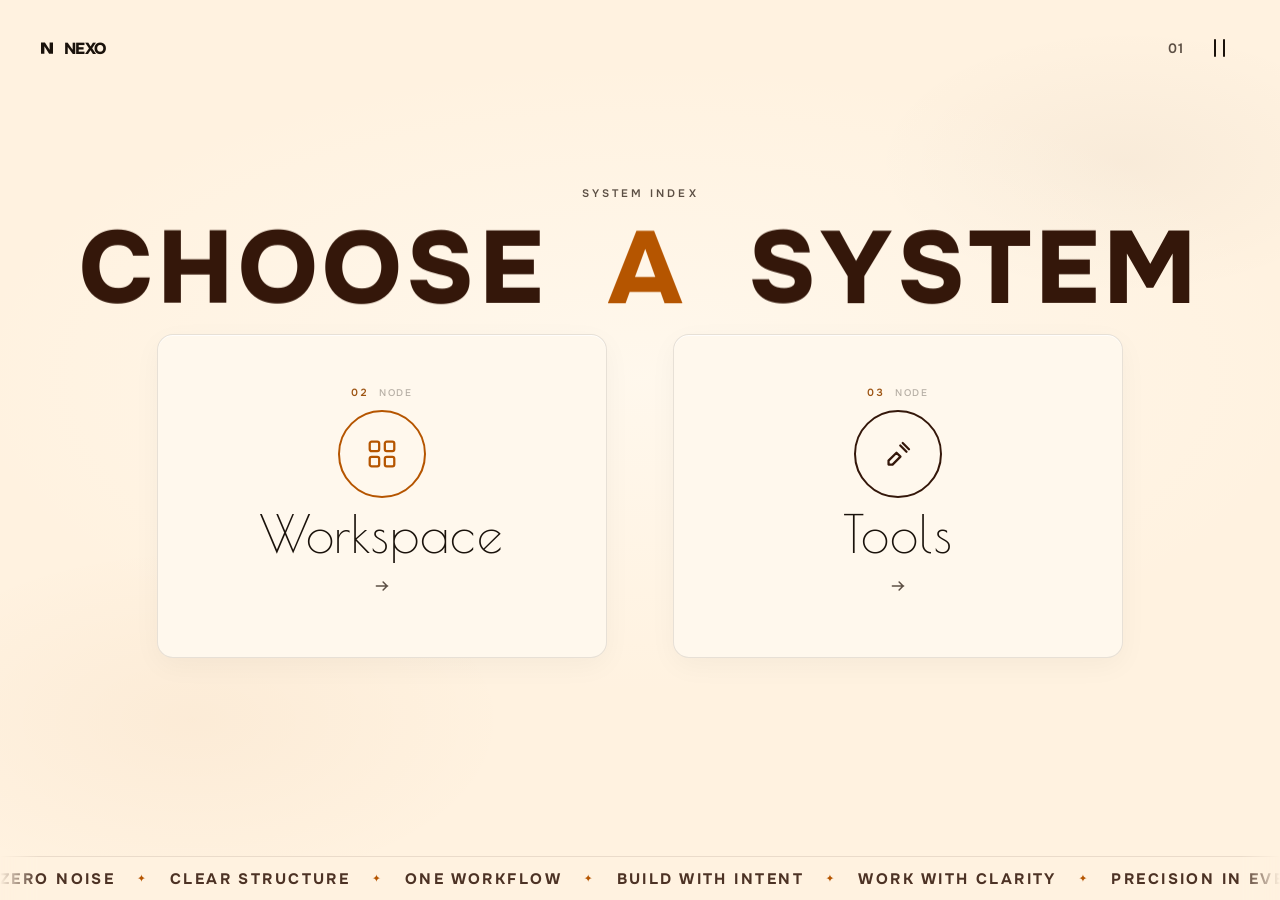
==== nexo-hero/nexo.html @ d5f2a780 "Add files via upload" ====
<!DOCTYPE html>
<html lang="en">
<head>
  <meta charset="UTF-8" />
  <meta name="viewport" content="width=device-width, initial-scale=1" />
  <title>NEXO — Choose a system</title>
  <meta name="description" content="NEXO workspace and tools in one place. Choose Workspace or Tools to continue — built for focused work." />
  <meta name="theme-color" content="#FFF2E0" />
  <link rel="icon" href="favicon.svg" type="image/svg+xml" />
  <link rel="apple-touch-icon" href="og.png" />
  <meta property="og:type" content="website" />
  <meta property="og:title" content="NEXO — Choose a system" />
  <meta property="og:description" content="Pick Workspace or Tools to continue. One calm system for projects and controls." />
  <meta property="og:image" content="og.png" />
  <meta property="og:image:width" content="1200" />
  <meta property="og:image:height" content="630" />
  <meta name="twitter:card" content="summary_large_image" />
  <meta name="twitter:title" content="NEXO — Choose a system" />
  <meta name="twitter:description" content="Pick Workspace or Tools to continue. One calm system for projects and controls." />
  <meta name="twitter:image" content="og.png" />
  <link rel="preconnect" href="https://fonts.googleapis.com" />
  <link rel="preconnect" href="https://fonts.gstatic.com" crossorigin />
  <link href="https://fonts.googleapis.com/css2?family=Inter:wght@500;600;700&family=Onest:wght@500;700;800&family=Poiret+One&display=swap" rel="stylesheet" />
  <link rel="stylesheet" href="nexo-menu/menu.css" />
  <link rel="stylesheet" href="nexo-wipe/wipe.css" />
  <link rel="stylesheet" href="nexo-login/login.css" />
  <link rel="stylesheet" href="style.css" />
  <link rel="stylesheet" href="nexo-workspace/workspace.css" />
  <link rel="stylesheet" href="nexo-tools/tools.css" />
  <link rel="stylesheet" href="vendor/lenis.css" />
  <link rel="stylesheet" href="nexo-scroll.css" />
  <script>
    /* Early session restore flag — runs before first paint to avoid hero flash */
    (function () {
      try {
        var s = sessionStorage.getItem("nexo_active_system");
        if (s === "workspace" || s === "tools") {
          document.documentElement.classList.add("nexo-will-restore");
        }
      } catch (e) {}
    })();
  </script>
  <style>
    /* Hold a neutral cream screen while session restores — no hero flash */
    html.nexo-will-restore body.is-booting .nav,
    html.nexo-will-restore body.is-booting .hero__eyebrow,
    html.nexo-will-restore body.is-booting .hero__title,
    html.nexo-will-restore body.is-booting .chooser-cards,
    html.nexo-will-restore body.is-booting .page-marquee,
    html.nexo-will-restore body.is-booting .hero,
    html.nexo-will-restore body.is-booting .motion-lines {
      opacity: 0 !important;
      visibility: hidden !important;
      pointer-events: none !important;
    }
    html.nexo-will-restore body {
      background: #FFF2E0 !important;
    }
    /* Smooth fade-in once the module view is shown */
    html.nexo-will-restore .module-view.is-on {
      animation: nexoRestoreIn 0.28s ease-out both;
    }
    @keyframes nexoRestoreIn {
      from { opacity: 0; }
      to { opacity: 1; }
    }
  </style>
  <noscript>
    <style>
      /* If JS never runs, don't leave the hero permanently hidden — reveal it statically. */
      body.is-booting .nav,
      body.is-booting .hero__eyebrow,
      body.is-booting .hero__title,
      body.is-booting .chooser-cards,
      body.is-booting .page-marquee {
        opacity: 1 !important;
        pointer-events: auto !important;
      }
      body { overflow: auto !important; }
      html.nexo-will-restore body.is-booting .nav,
      html.nexo-will-restore body.is-booting .hero__eyebrow,
      html.nexo-will-restore body.is-booting .hero__title,
      html.nexo-will-restore body.is-booting .chooser-cards,
      html.nexo-will-restore body.is-booting .page-marquee {
        opacity: 1 !important;
        visibility: visible !important;
        pointer-events: auto !important;
      }
    </style>
  </noscript>
</head>
<body class="is-booting">
  <noscript>
    <p class="nexo-noscript">NEXO needs JavaScript to open Workspace and Tools. Enable JavaScript, then reload.</p>
  </noscript>

  <div id="nexoLive" class="sr-only" aria-live="polite" aria-atomic="true"></div>
  <div id="nexoToast" class="nexo-toast" role="status" aria-live="off" aria-atomic="true" hidden>
    <span id="nexoToastIcon" class="nexo-toast__icon" aria-hidden="true"></span>
    <span id="nexoToastText"></span>
    <button id="nexoToastAction" class="nexo-toast__action" type="button" hidden></button>
  </div>
  <div class="motion-lines" aria-hidden="true">
    <span></span><span></span><span></span><span></span>
  </div>

  <div id="nexoWipe" class="nexo-wipe" aria-hidden="true">
    <div class="pt__panel pt__panel--primary" id="nexoWipePrimary">
      <svg class="pt__cap pt__cap--top" viewBox="0 0 100 12" preserveAspectRatio="none" aria-hidden="true">
        <path d="M 0 12 C 30 0 70 0 100 12 Z"></path>
      </svg>
      <svg class="pt__cap pt__cap--bottom" viewBox="0 0 100 12" preserveAspectRatio="none" aria-hidden="true">
        <path d="M 0 0 C 30 12 70 12 100 0 Z"></path>
      </svg>
    </div>
    <div class="pt__panel pt__panel--ink" id="nexoWipeInk">
      <svg class="pt__cap pt__cap--top" viewBox="0 0 100 12" preserveAspectRatio="none" aria-hidden="true">
        <path d="M 0 12 C 30 0 70 0 100 12 Z"></path>
      </svg>
      <svg class="pt__cap pt__cap--bottom" viewBox="0 0 100 12" preserveAspectRatio="none" aria-hidden="true">
        <path d="M 0 0 C 30 12 70 12 100 0 Z"></path>
      </svg>
      <p class="pt__label" id="nexoWipeLabel">Home</p>
    </div>
  </div>


  <nav class="nav" aria-label="Primary">
    <a class="nav__logo interactive" href="#home" aria-label="NEXO home">
      <svg class="nav__mark" viewBox="0 0 24 24" aria-hidden="true">
        <path d="M4 4.5h5.2L15.5 14.2V4.5H20v15h-5.2L8.5 9.8V19.5H4V4.5Z" fill="currentColor"/>
      </svg>
      <span>NEXO</span>
    </a>
    <div class="nav__right">
      <span class="nav__num" aria-hidden="true">01</span>
      <button type="button" class="nav__menu interactive" id="menuBtn" aria-expanded="false" aria-controls="sideMenu" aria-label="Open menu">
        <span class="nav__menu-icon" aria-hidden="true">
          <span class="nav__menu-line nav__menu-line--1"></span>
          <span class="nav__menu-line nav__menu-line--2"></span>
        </span>
      </button>
    </div>
  </nav>

  <div class="menu-overlay" id="menuOverlay" aria-hidden="true">
    <div class="menu-scrim"></div>
  </div>
  <aside class="side-menu" id="sideMenu" role="dialog" aria-modal="true" aria-label="Site menu" aria-hidden="true">
    <div class="side-menu__orange" aria-hidden="true">
      <svg class="side-menu__orange-cap" viewBox="0 0 20 100" preserveAspectRatio="none">
        <path d="M 16 0 C 6 22, 2 48, 6 72 C 9 88, 13 96, 16 100 L 20 100 L 20 0 Z"></path>
      </svg>
      <div class="side-menu__orange-body"></div>
    </div>
    <div class="side-menu__brown">
      <svg class="side-menu__brown-cap" viewBox="0 0 20 100" preserveAspectRatio="none" aria-hidden="true">
        <path d="M 15.2 0 C 5.5 22, 1.8 48, 5.5 72 C 8.5 88, 12.5 96, 15.2 100 L 20 100 L 20 0 Z"></path>
      </svg>
      <div class="side-menu__sheet">
        <div class="side-menu__inner">
          <div class="side-menu__top">
            <span class="side-menu__label">Menu</span>
          </div>
          <ul class="side-menu__nav">
            <li><a href="#home" class="is-active interactive"><span class="side-menu__num">01</span> Home</a></li>
            <li><a href="#workspace" class="interactive"><span class="side-menu__num">02</span> Workspace</a></li>
            <li><a href="#tools" class="interactive"><span class="side-menu__num">03</span> Tools</a></li>
          </ul>
        </div>
      </div>
    </div>
  </aside>

  <main class="hero" id="home">
    <p class="hero__eyebrow" data-reveal>System index</p>
    <h1 class="hero__title" aria-label="CHOOSE A SYSTEM">
      <span class="hero__word" data-split>CHOOSE</span>
      <span class="hero__word accent" data-split>A</span>
      <span class="hero__word" data-split>SYSTEM</span>
    </h1>
    <div class="chooser-cards">
      <a href="#workspace" class="chooser-card workspace" data-system="workspace" aria-label="Continue to Workspace — sign in required" title="Sign in to open Workspace">
        <div class="chooser-card-border" aria-hidden="true"></div>
        <div class="overlay" aria-hidden="true"></div>
        <div class="chooser-card-meta">
          <span class="chooser-card-index">02</span>
          <span class="chooser-card-node">NODE</span>
        </div>
        <div class="circle" aria-hidden="true">
          <span class="icon">
            <svg viewBox="0 0 18 18" fill="none">
              <rect x="2.5" y="2.5" width="5" height="5" rx="1" stroke="currentColor" stroke-width="1.2"/>
              <rect x="10.5" y="2.5" width="5" height="5" rx="1" stroke="currentColor" stroke-width="1.2"/>
              <rect x="2.5" y="10.5" width="5" height="5" rx="1" stroke="currentColor" stroke-width="1.2"/>
              <rect x="10.5" y="10.5" width="5" height="5" rx="1" stroke="currentColor" stroke-width="1.2"/>
            </svg>
          </span>
        </div>
        <h3>Workspace</h3>
        <span class="card-arrow" aria-hidden="true">
          <svg viewBox="0 0 16 16" fill="none">
            <path d="M3 8h10M9 4.5L12.5 8 9 11.5" stroke="currentColor" stroke-width="1.35" stroke-linecap="round" stroke-linejoin="round"/>
          </svg>
        </span>
        <span class="chooser-card-foot">Continue to Workspace</span>
      </a>

      <a href="#tools" class="chooser-card tools" data-system="tools" aria-label="Continue to Tools — sign in required" title="Sign in to open Tools">
        <div class="chooser-card-border" aria-hidden="true"></div>
        <div class="overlay" aria-hidden="true"></div>
        <div class="chooser-card-meta">
          <span class="chooser-card-index">03</span>
          <span class="chooser-card-node">NODE</span>
        </div>
        <div class="circle" aria-hidden="true">
          <span class="icon">
            <svg viewBox="0 0 18 18" fill="none">
              <path d="M11.5 3.2l3.3 3.3M10.2 4.5l3.3 3.3M4 12.5l4.2-4.2 2.1 2.1L6.1 14.6H4v-2.1z" stroke="currentColor" stroke-width="1.2" stroke-linecap="round" stroke-linejoin="round"/>
            </svg>
          </span>
        </div>
        <h3>Tools</h3>
        <span class="card-arrow" aria-hidden="true">
          <svg viewBox="0 0 16 16" fill="none">
            <path d="M3 8h10M9 4.5L12.5 8 9 11.5" stroke="currentColor" stroke-width="1.35" stroke-linecap="round" stroke-linejoin="round"/>
          </svg>
        </span>
        <span class="chooser-card-foot">Continue to Tools</span>
      </a>
    </div>
  </main>

  <div class="ws-login" id="wsLogin" aria-hidden="true">
    <div class="ws-login__split">
      <div class="ws-login__brand" id="wsLoginBrand" aria-hidden="true">
        <div class="ws-login__guides" id="wsLoginGuides">
          <span class="ws-login__guide ws-login__guide--h1"></span>
          <span class="ws-login__guide ws-login__guide--h2"></span>
          <span class="ws-login__guide ws-login__guide--d1"></span>
          <span class="ws-login__guide ws-login__guide--d2"></span>
        </div>
        <div class="ws-login__w-stage" id="wsWStage">
          <span class="ws-login__origin"></span>
          <svg class="ws-login__w-svg" id="wsMarkW" data-mark="w" viewBox="0 0 200 180" fill="none" xmlns="http://www.w3.org/2000/svg" aria-hidden="true">
            <path class="ws-login__w-ghost" d="M18 28 L50 28 L76 130 L100 58 L124 130 L150 28 L182 28 L142 152 L112 152 L100 108 L88 152 L58 152 Z"/>
            <path class="ws-login__w-stroke ws-login__w-stroke--1" d="M18 28 L50 28 L76 130"/>
            <path class="ws-login__w-stroke ws-login__w-stroke--2" d="M76 130 L100 58"/>
            <path class="ws-login__w-stroke ws-login__w-stroke--3" d="M100 58 L124 130"/>
            <path class="ws-login__w-stroke ws-login__w-stroke--4" d="M124 130 L150 28 L182 28"/>
            <path class="ws-login__w-stroke ws-login__w-stroke--5" d="M58 152 L88 152 L100 108 L112 152 L142 152"/>
            <path class="ws-login__w-fill" d="M18 28 L50 28 L76 130 L100 58 L124 130 L150 28 L182 28 L142 152 L112 152 L100 108 L88 152 L58 152 Z"/>
          </svg>
          <svg class="ws-login__w-svg" id="wsMarkT" data-mark="t" viewBox="0 0 200 180" fill="none" xmlns="http://www.w3.org/2000/svg" aria-hidden="true" hidden>
            <path class="ws-login__w-ghost" d="M28 28 L172 28 L172 55 L118 55 L118 152 L82 152 L82 55 L28 55 Z"/>
            <path class="ws-login__w-stroke ws-login__w-stroke--1" d="M28 42 L100 42"/>
            <path class="ws-login__w-stroke ws-login__w-stroke--2" d="M100 42 L172 42"/>
            <path class="ws-login__w-stroke ws-login__w-stroke--3" d="M100 42 L100 152"/>
            <path class="ws-login__w-stroke ws-login__w-stroke--4" d="M100 100 L100 152"/>
            <path class="ws-login__w-stroke ws-login__w-stroke--5" d="M82 152 L118 152"/>
            <path class="ws-login__w-fill" d="M28 28 L172 28 L172 55 L118 55 L118 152 L82 152 L82 55 L28 55 Z"/>
          </svg>
        </div>
        <span class="ws-login__meta-l" id="wsLoginMetaL">NEXO / SYSTEM 02</span>
      </div>
      <div class="ws-login__divider" aria-hidden="true">
        <svg viewBox="0 0 56 1000" preserveAspectRatio="none" xmlns="http://www.w3.org/2000/svg">
          <path d="M30 0 C 22 140, 40 280, 26 420 C 14 560, 42 700, 28 820 C 18 910, 34 960, 30 1000 L 56 1000 L 56 0 Z"/>
        </svg>
      </div>
      <div class="ws-login__panel" role="dialog" aria-modal="true" aria-labelledby="wsLoginTitle">
        <div class="ws-login__panel-inner">
          <button type="button" class="ws-login__back interactive" id="wsLoginBack" aria-label="Back to system selection">
            <span class="ws-login__back-icon" aria-hidden="true">
              <svg viewBox="0 0 24 24" fill="none" stroke="currentColor" stroke-width="1.7" stroke-linecap="round" stroke-linejoin="round">
                <path d="M19 12H5"/><path d="M12 19l-7-7 7-7"/>
              </svg>
            </span>
            <span>Back to systems</span>
          </button>
          <h2 class="ws-login__title" id="wsLoginTitle"><span>Sign in to</span><span id="wsLoginTitleTarget">Workspace</span></h2>
          <p class="ws-login__subtitle" id="wsLoginSubtitle">Use your NEXO credentials to enter this system.</p>
          <p class="ws-login__hint" id="wsLoginHint">Demo access · <strong>admin</strong> / <strong>admin</strong></p>
          <p class="ws-login__error" id="wsLoginError" role="alert" aria-live="assertive"></p>
          <form class="ws-login__form" id="wsLoginForm" action="#" method="post" autocomplete="on" novalidate>
            <div class="ws-login__field">
              <label for="wsUser">Username</label>
              <div class="ws-login__input" id="wsUserWrap">
                <svg class="ws-login__input-icon" viewBox="0 0 24 24" fill="none" stroke="currentColor" stroke-width="1.55" stroke-linecap="round" stroke-linejoin="round" aria-hidden="true">
                  <circle cx="12" cy="8" r="3.25"/>
                  <path d="M5.5 19.5c.9-3.2 3.3-5 6.5-5s5.6 1.8 6.5 5"/>
                </svg>
                <input id="wsUser" name="username" type="text" placeholder="Your username" autocomplete="username" autocapitalize="none" autocorrect="off" spellcheck="false" maxlength="100" required aria-describedby="wsLoginError" />
              </div>
            </div>
            <div class="ws-login__field">
              <label for="wsPass">Password</label>
              <div class="ws-login__input pw-wrap" id="wsPassWrap">
                <svg class="ws-login__input-icon" viewBox="0 0 24 24" fill="none" stroke="currentColor" stroke-width="1.55" stroke-linecap="round" stroke-linejoin="round" aria-hidden="true">
                  <rect x="4" y="10" width="16" height="10" rx="1.5"/>
                  <path d="M8 10V7a4 4 0 0 1 8 0v3"/>
                </svg>
                <input id="wsPass" name="password" type="password" placeholder="Enter your password" autocomplete="current-password" required aria-describedby="wsLoginError" />
                <button type="button" class="ws-login__eye interactive" id="wsPassToggle" aria-label="Show password" aria-pressed="false">
                  <svg viewBox="0 0 24 24" fill="none" stroke="currentColor" stroke-width="1.55" stroke-linecap="round" stroke-linejoin="round" aria-hidden="true">
                    <path d="M1 12s4-7 11-7 11 7 11 7-4 7-11 7-11-7-11-7z"/>
                    <circle cx="12" cy="12" r="3"/>
                  </svg>
                </button>
              </div>
              <div class="ws-login__field-row">
                <button type="button" class="ws-login__forgot interactive" id="wsForgot">Forgot password?</button>
              </div>
            </div>
            <button type="submit" class="ws-login__submit interactive" id="wsLoginSubmit">
              <span class="ws-login__submit-label" id="wsLoginSubmitLabel">Sign in to Workspace</span>
              <span class="ws-login__submit-arrow" aria-hidden="true">
                <svg viewBox="0 0 16 16" fill="none" stroke="currentColor" stroke-width="1.55" stroke-linecap="round" stroke-linejoin="round">
                  <path d="M3 8h10"/><path d="M9 4.5L12.5 8 9 11.5"/>
                </svg>
              </span>
              <span class="ws-login__submit-shine" aria-hidden="true"></span>
            </button>
          </form>
        </div>
        <span class="ws-login__meta-r">SECURE ACCESS · 2026</span>
      </div>
    </div>
  </div>
  <div class="carrot-rain" id="carrotRain" aria-hidden="true"></div>

  <!-- ===== WORKSPACE (original NEXO phase-2 chrome) ===== -->
    <section class="module-view" id="view-workspace" hidden aria-hidden="true">
<aside class="nexo-rail" id="nexoRail" aria-label="Quick navigation">
    <span class="nexo-rail__thumb" id="nexoRailThumb" aria-hidden="true"></span>
    <span class="nexo-rail__edge" id="nexoRailEdge" aria-hidden="true"></span>
    <button type="button" class="nexo-rail__logo" id="nexoRailHome" data-tip="Home" title="Home">W</button>
    <div class="nexo-rail__mid">
<button type="button" class="nexo-rail__btn is-active" data-page="dashboard" data-tip="Dashboard" aria-label="Dashboard">
      <svg viewBox="0 0 20 20" fill="none" aria-hidden="true"><rect x="3" y="3" width="6" height="6" rx="1.2" stroke="currentColor" stroke-width="1.5"/><rect x="11" y="3" width="6" height="6" rx="1.2" stroke="currentColor" stroke-width="1.5"/><rect x="3" y="11" width="6" height="6" rx="1.2" stroke="currentColor" stroke-width="1.5"/><rect x="11" y="11" width="6" height="6" rx="1.2" stroke="currentColor" stroke-width="1.5"/></svg>
    </button>
    <button type="button" class="nexo-rail__btn" data-page="new" data-tip="New" aria-label="New">
      <svg viewBox="0 0 20 20" fill="none" stroke="currentColor" stroke-width="1.5" aria-hidden="true"><path d="M10 4v12M4 10h12" stroke-linecap="round"/></svg>
    </button>
    <button type="button" class="nexo-rail__btn" data-page="search" data-tip="Search" aria-label="Search">
      <svg viewBox="0 0 20 20" fill="none" stroke="currentColor" stroke-width="1.5" aria-hidden="true"><circle cx="9" cy="9" r="5.5"/><path d="M13.5 13.5L17 17" stroke-linecap="round"/></svg>
    </button>
    <button type="button" class="nexo-rail__btn" data-page="all" data-tip="History" aria-label="History">
      <svg viewBox="0 0 20 20" fill="none" stroke="currentColor" stroke-width="1.5" aria-hidden="true"><path d="M4 5h12M4 10h12M4 15h8" stroke-linecap="round"/></svg>
    </button>
    <button type="button" class="nexo-rail__btn" data-page="trash" data-tip="Trash" aria-label="Trash">
      <svg viewBox="0 0 20 20" fill="none" stroke="currentColor" stroke-width="1.5" aria-hidden="true"><path d="M5 6h10l-.8 10.2A1 1 0 0113.2 17H6.8a1 1 0 01-1-.8L5 6zM8 6V4.5A1.5 1.5 0 019.5 3h1A1.5 1.5 0 0112 4.5V6M3.5 6h13" stroke-linecap="round" stroke-linejoin="round"/></svg>
    </button>
    <button type="button" class="nexo-rail__btn" data-page="parties" data-tip="Parties" aria-label="Parties">
      <svg viewBox="0 0 20 20" fill="none" stroke="currentColor" stroke-width="1.5" aria-hidden="true"><circle cx="10" cy="7" r="2.5"/><path d="M4.5 16c0-2.5 2.5-4 5.5-4s5.5 1.5 5.5 4" stroke-linecap="round"/></svg>
    </button>
    <button type="button" class="nexo-rail__btn" data-page="ledger" data-tip="Ledger" aria-label="Ledger">
      <svg viewBox="0 0 20 20" fill="none" stroke="currentColor" stroke-width="1.5" aria-hidden="true"><rect x="4" y="3" width="12" height="14" rx="1.5"/><path d="M7 7h6M7 10h6M7 13h4" stroke-linecap="round"/></svg>
    </button>
    <button type="button" class="nexo-rail__btn" data-page="banks" data-tip="Banks" aria-label="Banks">
      <svg viewBox="0 0 20 20" fill="none" stroke="currentColor" stroke-width="1.5" aria-hidden="true"><path d="M3 8l7-4 7 4M4 8v7h12V8M2 16h16" stroke-linecap="round" stroke-linejoin="round"/></svg>
    </button>
    </div>
    <div class="nexo-rail__foot">
    <button type="button" class="nexo-rail__btn" data-page="settings" data-tip="Settings" aria-label="Settings">
      <svg viewBox="0 0 20 20" fill="none" stroke="currentColor" stroke-width="1.5" aria-hidden="true"><circle cx="10" cy="10" r="2.5"/><path d="M10 3.5v2M10 14.5v2M3.5 10h2M14.5 10h2M5.4 5.4l1.4 1.4M13.2 13.2l1.4 1.4M5.4 14.6l1.4-1.4M13.2 6.8l1.4-1.4" stroke-linecap="round"/></svg>
    </button>
    <button type="button" class="nexo-rail__btn rail-admin-only" data-page="admin" data-tip="Admin" aria-label="Admin">
      <svg viewBox="0 0 20 20" fill="none" stroke="currentColor" stroke-width="1.5" aria-hidden="true"><path d="M10 2.5l1.8 3.6 4 .6-2.9 2.8.7 4L10 11.8 6.4 13.5l.7-4L4.2 6.7l4-.6L10 2.5z" stroke-linejoin="round"/></svg>
    </button>
    </div>
  </aside>

<header class="nexo-shell" id="nexoShell" role="banner">
    <div class="nexo-shell__left">
      <button type="button" class="nexo-shell__rail-btn" id="nexoShellRailBtn" aria-label="Toggle sidebar" data-tip="Sidebar">
        <svg viewBox="0 0 24 24" fill="none" stroke="currentColor" stroke-width="1.8" stroke-linecap="round" aria-hidden="true">
          <rect x="3" y="4" width="18" height="16" rx="2"/>
          <path d="M9 4v16"/>
        </svg>
      </button>
      <span class="nexo-shell__app">Workspace</span>
    </div>
    <div class="nexo-shell__right">
      <button type="button" class="nexo-shell__btn nexo-shell__btn--icon" id="nexoShellBackup" aria-label="Backup" data-tip="Backup">
        <svg viewBox="0 0 16 16" fill="none" aria-hidden="true"><path d="M8 2.5v8M5 7.5l3 3 3-3M3 12.5h10" stroke="currentColor" stroke-width="1.4" stroke-linecap="round" stroke-linejoin="round"/></svg>
      </button>
      <button type="button" class="nexo-shell__btn nexo-shell__btn--icon" id="nexoShellRestore" aria-label="Restore" data-tip="Restore">
        <svg viewBox="0 0 16 16" fill="none" aria-hidden="true"><path d="M8 13.5v-8M5 8.5l3-3 3 3M3 3.5h10" stroke="currentColor" stroke-width="1.4" stroke-linecap="round" stroke-linejoin="round"/></svg>
      </button>
      <button type="button" class="nexo-shell__btn nexo-shell__btn--exit" id="nexoShellExit" aria-label="Exit">
        <svg viewBox="0 0 16 16" fill="none" aria-hidden="true"><path d="M6 3.5L2.5 8 6 12.5M2.5 8H13.5" stroke="currentColor" stroke-width="1.4" stroke-linecap="round" stroke-linejoin="round"/></svg>
        <span class="label">Exit</span>
      </button>
    </div>
  </header>

  <div class="topbar">
    <div class="topbar-actions">
      <div class="nexo-search nexo-search--top topbar-search">
        <svg viewBox="0 0 24 24" fill="none" stroke="currentColor" stroke-width="2" stroke-linecap="round" stroke-linejoin="round" aria-hidden="true"><circle cx="11" cy="11" r="7"/><line x1="21" y1="21" x2="16.65" y2="16.65"/></svg>
        <input id="topSearchInput" type="text" placeholder="Search party, slip no..." autocomplete="off" />
        <kbd>/</kbd>
      </div>
    </div>
    <div class="topbar-center">
      <h1 class="topbar-page-title" id="topbarTitle">DASHBOARD</h1>
      <p class="topbar-page-meta" id="topbarMeta"></p>
    </div>
    <div class="topbar-end">
      <button type="button" class="btn" data-page="search" id="topbarFindBtn">Find</button>
      <button type="button" class="btn primary" data-page="new" id="topbarNewBtn">+ New Slip</button>
      <button type="button" class="btn" id="topbarBlankBtn" title="Start a blank new slip" hidden>+ Blank</button>
      <button type="button" class="btn primary" id="topbarSaveBtn" title="Save (Ctrl+Enter)" hidden>Save</button>
      <span class="search-result-pill" id="topbarSearchMeta" hidden>0 results</span>
      <button type="button" class="btn primary" id="topbarSearchBtn" title="Run search" hidden>Search</button>
      <span class="search-result-pill" id="topbarHistoryMeta" hidden>0 slips</span>
      <button type="button" class="btn" id="topbarHistoryRefresh" title="Reload list" hidden>Refresh</button>
      <button type="button" class="btn" id="topbarHistoryPrint" title="Print full register" hidden>Print</button>
      <span class="nexo-del-slot nexo-del-slot--md"><button type="button" class="nexo-del nexo-del--md" id="topbarHistoryDelete" data-label="Delete" title="Move selected to Deleted" aria-label="Delete selected" hidden><span class="nexo-del__gfx" aria-hidden="true"><svg class="nexo-del__lid" viewBox="0 0 448 512" focusable="false"><path d="M135.2 17.7L128 32H32C14.3 32 0 46.3 0 64S14.3 96 32 96H416c17.7 0 32-14.3 32-32s-14.3-32-32-32H320l-7.2-14.3C307.4 6.8 296.3 0 284.2 0H163.8c-12.1 0-23.2 6.8-28.6 17.7z"/></svg><svg class="nexo-del__can" viewBox="0 0 448 512" focusable="false"><path d="M416 128H32L53.2 467c1.6 25.3 22.6 45 47.9 45H346.9c25.3 0 46.3-19.7 47.9-45L416 128z"/></svg></span></button></span>
      <span class="search-result-pill" id="topbarTrashMeta" hidden>0 slips</span>
      <button type="button" class="btn" id="topbarTrashRefresh" title="Reload list" hidden>Refresh</button>
      <button type="button" class="btn" id="topbarTrashPrint" title="Print deleted register" hidden>Print</button>
      <button type="button" class="btn primary" id="topbarTrashRestore" title="Restore selected slips" hidden>Restore selected</button>
      <span class="nexo-del-slot nexo-del-slot--md"><button type="button" class="nexo-del nexo-del--md" id="topbarTrashDestroy" data-label="Delete" title="Permanently delete selected" aria-label="Permanently delete selected" hidden><span class="nexo-del__gfx" aria-hidden="true"><svg class="nexo-del__lid" viewBox="0 0 448 512" focusable="false"><path d="M135.2 17.7L128 32H32C14.3 32 0 46.3 0 64S14.3 96 32 96H416c17.7 0 32-14.3 32-32s-14.3-32-32-32H320l-7.2-14.3C307.4 6.8 296.3 0 284.2 0H163.8c-12.1 0-23.2 6.8-28.6 17.7z"/></svg><svg class="nexo-del__can" viewBox="0 0 448 512" focusable="false"><path d="M416 128H32L53.2 467c1.6 25.3 22.6 45 47.9 45H346.9c25.3 0 46.3-19.7 47.9-45L416 128z"/></svg></span></button></span>
      <span class="search-result-pill" id="topbarPartiesMeta" hidden>0 parties</span>
      <span class="search-result-pill" id="topbarBanksMeta" hidden>0 banks</span>
      <span class="search-result-pill" id="topbarLedgerMeta" hidden>Select party</span>
      <button type="button" class="btn" id="topbarLedgerReset" title="Clear filters" hidden>Reset</button>
      <button type="button" class="btn" id="topbarLedgerPrint" title="Print ledger" hidden>Print</button>
      <button type="button" class="btn" id="topbarLedgerExport" title="Export to CSV" hidden>Export CSV</button>
      <span class="search-result-pill" id="topbarSettingsMeta" hidden>Settings</span>
      <span class="search-result-pill" id="topbarAdminMeta" hidden>0 users</span>
    </div>
  </div>

  <input type="file" id="nexoRestoreFile" accept=".json,application/json" hidden />

  <div class="ws-stage" aria-label="Workspace">
    <div class="ws-stage-body">
    <div class="ws-stage__scroll">
    <section class="ws-page is-active" id="ws-page-dashboard" data-ws-page="dashboard">
      <div class="dash-cards" role="list">
        <article class="stat-card kpi-card" data-page="all" role="listitem" tabindex="0">
          <div class="pulse-ambient" aria-hidden="true"></div>
          <div class="stat-card-top">
            <div class="stat-icon icon-badge stat-icon-a" aria-hidden="true">
              <svg viewBox="0 0 24 24" fill="none" stroke="currentColor" stroke-width="1.75" stroke-linecap="round" stroke-linejoin="round"><path d="M9 3h6a2 2 0 0 1 2 2v14l-2.5-1.5L12 19l-2.5-1.5L7 19V5a2 2 0 0 1 2-2z"/><line x1="9" y1="8" x2="15" y2="8"/><line x1="9" y1="12" x2="15" y2="12"/></svg>
            </div>
            <span class="status-capsule stat-trend flat" id="dCountTrend" aria-hidden="true"></span>
          </div>
          <div class="stat-card-body">
            <p class="stat-label">Total slips</p>
            <div class="stat-value-row">
              <span class="stat-value" id="dCount">0</span>
              <span class="stat-sub" id="dCountMeta">0 records · All time</span>
            </div>
          </div>
          <div class="stat-card-footer">
            <span class="stat-foot-meta">ALL TIME</span>
            <span class="stat-card-hint action-link">HISTORY <svg viewBox="0 0 24 24" width="14" height="14" fill="none" stroke="currentColor" stroke-width="2.5" aria-hidden="true"><path d="M14 5l7 7m0 0l-7 7m7-7H3" stroke-linecap="round" stroke-linejoin="round"/></svg></span>
          </div>
        </article>
        <article class="stat-card kpi-card" data-page="all" role="listitem" tabindex="0">
          <div class="pulse-ambient" aria-hidden="true"></div>
          <div class="stat-card-top">
            <div class="stat-icon icon-badge stat-icon-b" aria-hidden="true">
              <svg viewBox="0 0 24 24" fill="none" stroke="currentColor" stroke-width="1.75" stroke-linecap="round" stroke-linejoin="round"><rect x="2" y="6" width="20" height="13" rx="2"/><path d="M2 10h20"/><circle cx="17" cy="14.5" r="1.6"/></svg>
            </div>
            <span class="status-capsule stat-trend up" id="dAmountTrend" aria-hidden="true"></span>
          </div>
          <div class="stat-card-body">
            <p class="stat-label">Total amount</p>
            <div class="stat-value-row">
              <span class="stat-value" id="dAmount">0.00</span>
              <span class="stat-sub" id="dAmountMeta">All time</span>
            </div>
          </div>
          <div class="stat-card-footer">
            <span class="stat-foot-meta">ALL TIME</span>
            <span class="stat-card-hint action-link">HISTORY <svg viewBox="0 0 24 24" width="14" height="14" fill="none" stroke="currentColor" stroke-width="2.5" aria-hidden="true"><path d="M14 5l7 7m0 0l-7 7m7-7H3" stroke-linecap="round" stroke-linejoin="round"/></svg></span>
          </div>
        </article>
        <article class="stat-card kpi-card" data-page="search" data-today="1" role="listitem" tabindex="0">
          <div class="pulse-ambient" aria-hidden="true"></div>
          <div class="stat-card-top">
            <div class="stat-icon icon-badge stat-icon-c" aria-hidden="true">
              <svg viewBox="0 0 24 24" fill="none" stroke="currentColor" stroke-width="1.75" stroke-linecap="round" stroke-linejoin="round"><rect x="3" y="4" width="18" height="17" rx="2"/><line x1="3" y1="9" x2="21" y2="9"/><line x1="8" y1="2" x2="8" y2="6"/><line x1="16" y1="2" x2="16" y2="6"/><circle cx="12" cy="14.5" r="1.8" fill="currentColor" stroke="none"/></svg>
            </div>
            <span class="status-capsule stat-trend flat" id="dTodayTrend" aria-hidden="true"></span>
          </div>
          <div class="stat-card-body">
            <p class="stat-label">Today</p>
            <div class="stat-value-row">
              <span class="stat-value" id="dToday">0</span>
              <span class="stat-sub" id="dTodayMeta">0.00 today</span>
            </div>
          </div>
          <div class="stat-card-footer">
            <span class="stat-foot-meta">TODAY</span>
            <span class="stat-card-hint action-link">FILTER <svg viewBox="0 0 24 24" width="14" height="14" fill="none" stroke="currentColor" stroke-width="2.5" aria-hidden="true"><path d="M14 5l7 7m0 0l-7 7m7-7H3" stroke-linecap="round" stroke-linejoin="round"/></svg></span>
          </div>
        </article>
        <article class="stat-card kpi-card" data-page="search" data-month="1" role="listitem" tabindex="0">
          <div class="pulse-ambient" aria-hidden="true"></div>
          <div class="stat-card-top">
            <div class="stat-icon icon-badge stat-icon-d" aria-hidden="true">
              <svg viewBox="0 0 24 24" fill="none" stroke="currentColor" stroke-width="1.75" stroke-linecap="round" stroke-linejoin="round"><path d="M12 2l2.5 6.5L21 9l-5 4.5L17.5 21 12 17l-5.5 4L8 13.5 3 9l6.5-.5z"/></svg>
            </div>
            <span class="status-capsule stat-trend flat" id="dMonthTrend" aria-hidden="true"></span>
          </div>
          <div class="stat-card-body">
            <p class="stat-label">This month</p>
            <div class="stat-value-row">
              <span class="stat-value" id="dMonth">0</span>
              <span class="stat-sub" id="dMonthMeta">0.00 this month</span>
            </div>
          </div>
          <div class="stat-card-footer">
            <span class="stat-foot-meta">THIS MONTH</span>
            <span class="stat-card-hint action-link">REPORT <svg viewBox="0 0 24 24" width="14" height="14" fill="none" stroke="currentColor" stroke-width="2.5" aria-hidden="true"><path d="M14 5l7 7m0 0l-7 7m7-7H3" stroke-linecap="round" stroke-linejoin="round"/></svg></span>
          </div>
        </article>
      </div>

      <div class="dash-charts" aria-label="Dashboard charts">
        <article class="chart-panel chart-panel--analytics">
          <header class="chart-panel__head">
            <div class="chart-panel__title-row">
              <span class="chart-panel__icon" aria-hidden="true">
                <svg viewBox="0 0 24 24" fill="none" stroke="currentColor" stroke-width="1.75" stroke-linecap="round" stroke-linejoin="round"><path d="M3 17l5-6 4 4 6-9 3 3"/><path d="M14 6h5v5"/></svg>
              </span>
              <div>
                <h3 class="chart-panel__title">Money flow</h3>
                <p class="chart-panel__sub">Monthly totals by amount</p>
              </div>
            </div>
            <div class="chart-panel__head-right">
              <div class="chart-panel__legend">
                <span class="chart-legend chart-legend--expense"><i></i> Total</span>
                <span class="chart-legend chart-legend--income"><i></i> Peak month</span>
              </div>
              <div class="flow-year-controls" role="group" aria-label="Chart year">
                <button type="button" class="btn-small flow-year-btn" id="flowYearPrev" title="Previous year" aria-label="Previous year">‹</button>
                <span class="panel-year" id="flowYear">2026</span>
                <button type="button" class="btn-small flow-year-btn" id="flowYearNext" title="Next year" aria-label="Next year">›</button>
              </div>
            </div>
          </header>
          <div class="chart-line mf-chartjs" id="flowChart" role="img" aria-label="Money flow income and expenses"><canvas id="flowChartCanvas"></canvas></div>
          <div class="flow-year-sum">Year total · <strong id="flowYearTotal">—</strong></div>
        </article>

        <article class="chart-panel chart-panel--report">
          <header class="chart-panel__head">
            <div class="chart-panel__title-row">
              <span class="chart-panel__icon" aria-hidden="true">
                <svg viewBox="0 0 24 24" fill="none" stroke="currentColor" stroke-width="1.75" stroke-linecap="round" stroke-linejoin="round"><rect x="3" y="3" width="7" height="7" rx="1.5"/><rect x="14" y="3" width="7" height="7" rx="1.5"/><rect x="3" y="14" width="7" height="7" rx="1.5"/><rect x="14" y="14" width="7" height="7" rx="1.5"/></svg>
              </span>
              <div>
                <h3 class="chart-panel__title">Bank distribution</h3>
                <p class="chart-panel__sub">Top banks by amount</p>
              </div>
            </div>
          </header>
          <div class="tx-report" id="bankReport" role="img" aria-label="Bank distribution by share"></div>
        </article>
      </div>

      <section class="dash-tx-panel" aria-label="Recent transactions">
        <header class="dash-tx-panel__head">
          <div>
            <h3 class="dash-tx-panel__title">Recent transactions</h3>
          </div>
          <button type="button" class="btn-small dash-tx-viewall" data-page="all" id="dashTxViewAll">View all</button>
        </header>
        <div class="dash-tx-table" id="dashTransactions" role="table" aria-label="Recent transactions list"></div>
      </section>
    </section>

        <section class="ws-page" hidden id="ws-page-new" data-ws-page="new">

      <div class="panel new-slip-panel">
        <header class="new-slip-head">
          <div class="session-bar" id="sessionBar" aria-live="polite">
            <div class="session-bar-left">
              <span class="session-stats">This session: <strong id="sessionCount">0</strong> slip(s) · <strong id="sessionTotal">0.00</strong> · last <strong id="sessionLastSr">—</strong></span>
              <button type="button" class="btn session-undo-btn" id="undoLastSaveBtn" hidden>Undo last save</button>
            </div>
          </div>
          <h2 class="new-slip-title">Enter transaction details</h2>
          <p class="new-slip-keys" id="newSlipKeys">Ctrl+Enter save · Ctrl+Z last route · F2 duplicate · F3 blank</p>
        </header>

        <div class="grid new-slip-grid">
          <!-- Row 1: Date + Serial -->
          <div class="field">
            <label for="slipDate">Slip date <span class="req-star" title="Required">*</span></label>
            <input id="slipDate" type="date" aria-required="true" aria-describedby="err-slipDate" />
            <div class="field-msg" id="err-slipDate" role="alert"></div>
          </div>

          <div class="field serial-voucher-field">
            <div class="slipno-row serial-voucher-row">
              <div class="sr-label-cell">
                <label for="serialNo">SR / Serial no. <span class="req-star" title="Required">*</span></label>
                <div class="sr-edit-status" id="srEditStatus" hidden>
                  <span id="newEditBannerText">Editing</span>
                  <button type="button" class="sr-edit-cancel" id="newEditCancelBtn">Cancel</button>
                </div>
              </div>
              <div class="serial-input-wrap">
                <input id="serialNo" aria-required="true" aria-describedby="err-serialNo srEditStatus" placeholder="e.g. 1" autocomplete="off" title="Type SR and press Enter to open. Use Up/Down to browse saved slips." />
                <div class="sr-stepper" title="Step serial number">
                  <button type="button" class="sr-step" id="srNextBtn" aria-label="Increase serial number">
                    <svg viewBox="0 0 12 8" width="12" height="8" aria-hidden="true"><path d="M1 6.5L6 1.5L11 6.5" fill="none" stroke="currentColor" stroke-width="1.6" stroke-linecap="round" stroke-linejoin="round"/></svg>
                  </button>
                  <button type="button" class="sr-step" id="srPrevBtn" aria-label="Decrease serial number">
                    <svg viewBox="0 0 12 8" width="12" height="8" aria-hidden="true"><path d="M1 1.5L6 6.5L11 1.5" fill="none" stroke="currentColor" stroke-width="1.6" stroke-linecap="round" stroke-linejoin="round"/></svg>
                  </button>
                </div>
              </div>
              <div class="sr-btn-group">
                <button type="button" class="btn-small sr-auto-btn" id="suggestSlipNoBtn" title="Fill next serial">Auto</button>
                <button type="button" class="btn-small sr-new-btn" id="srNewBtnInline" title="Blank new slip">+ New</button>
                <label class="btn-small sr-upload-btn" for="slipAttachFile" title="Upload slip screenshot from PC">
                  <svg viewBox="0 0 24 24" width="12" height="12" fill="none" stroke="currentColor" stroke-width="2" stroke-linecap="round" stroke-linejoin="round" aria-hidden="true"><path d="M21.44 11.05l-9.19 9.19a6 6 0 0 1-8.49-8.49l9.19-9.19a4 4 0 0 1 5.66 5.66l-9.2 9.19a2 2 0 0 1-2.83-2.83l8.49-8.48"/></svg>
                  Upload
                </label>
                <input type="file" id="slipAttachFile" accept="image/*" multiple hidden />
              </div>
            </div>
            <div class="field-msg" id="err-serialNo" role="alert"></div>
            <ul class="slip-attach__list sr-attach-list" id="slipAttachList" aria-live="polite"></ul>
          </div>

          <!-- Row 2: From / To with swap -->
          <div class="field">
            <div class="field-label-row">
              <label for="fromParty">From person / party <span class="req-star" title="Required">*</span></label>
              <span class="last-route-row" id="lastRouteRow" hidden>
                <button type="button" class="last-route-chip" id="lastRouteChip" title="Fill last From → To (Ctrl+Z)">Last route</button>
              </span>
            </div>
            <div class="party-from-row">
              <button type="button" class="swap-btn" id="swapPartiesBtn" title="Swap From and To" aria-label="Swap parties">
                <svg viewBox="0 0 24 24" width="16" height="16" fill="none" stroke="currentColor" stroke-width="2" stroke-linecap="round" stroke-linejoin="round" aria-hidden="true"><path d="M7 16V4"/><path d="M3 8l4-4 4 4"/><path d="M17 8v12"/><path d="M13 16l4 4 4-4"/></svg>
              </button>
              <div class="party-pair-input autocomplete" style="flex:1;min-width:0;position:relative">
                <input id="fromParty" autocomplete="off" placeholder="Type or select party" aria-required="true" aria-describedby="err-fromParty" />
                <div class="suggestions" id="fromSuggest"></div>
                <div class="field-msg" id="err-fromParty" role="alert"></div>
              </div>
            </div>
          </div>

          <div class="field">
            <div class="field-label-row">
              <label for="toParty">To person / party <span class="req-star" title="Required">*</span></label>
            </div>
            <div class="party-pair-input autocomplete" style="position:relative">
              <input id="toParty" autocomplete="off" placeholder="Type or select party" aria-required="true" aria-describedby="err-toParty" />
              <div class="suggestions" id="toSuggest"></div>
              <div class="field-msg" id="err-toParty" role="alert"></div>
            </div>
          </div>

          <!-- Status notes under From/To — zero layout shift (overlay style like field errors) -->
          <div class="new-slip-fullrow form-status-slot" aria-live="polite">
            <div class="same-party-warn" id="samePartyWarn" hidden role="status">From and To are the same party — check before saving.</div>
          </div>

<!-- Row 3: Amount + Bank -->
          <div class="field amount-field">
            <label for="amount">Amount <span class="req-star" title="Required">*</span></label>
            <input id="amount" inputmode="decimal" placeholder="0.00" aria-required="true" aria-describedby="err-amount amountWords" />
            <div class="amount-words" id="amountWords" hidden aria-live="polite"></div>
            <div class="field-msg" id="err-amount" role="alert"></div>
          </div>

          <div class="field autocomplete">
            <label for="bank">Bank <span class="req-star" title="Required">*</span></label>
            <input id="bank" autocomplete="off" placeholder="Select or type bank" aria-required="true" aria-describedby="err-bank" />
            <div class="suggestions" id="bankSuggest"></div>
            <div class="field-msg" id="err-bank" role="alert"></div>
          </div>

          <!-- Row 4: Slip no + Remarks -->
          <div class="field">
            <label for="slipNo">Slip no. <span class="optional-tag">optional</span></label>
            <input id="slipNo" placeholder="Any reference / voucher number" aria-describedby="err-slipNo" />
            <div class="field-msg" id="err-slipNo" role="alert"></div>
          </div>

          <div class="field autocomplete">
            <label for="remarks">Remarks <span class="optional-tag">optional</span></label>
            <input id="remarks" placeholder="Optional note" autocomplete="off" />
            <div class="suggestions" id="remarksSuggest"></div>
          </div>
        </div>

        <div id="softWarn" class="soft-warn" hidden role="status"></div>
        <div class="actions new-slip-actions">
          <button class="btn primary new-slip-save" id="saveSlip" type="button" title="Ctrl+Enter">
            <svg viewBox="0 0 24 24" width="16" height="16" fill="none" stroke="currentColor" stroke-width="2.2" stroke-linecap="round" stroke-linejoin="round" aria-hidden="true"><path d="M20 6 9 17l-5-5"/></svg>
            <span class="label">Save slip</span>
          </button>
          <button class="btn" id="saveAndPrintBtn" type="button">
            <svg viewBox="0 0 24 24" width="15" height="15" fill="none" stroke="currentColor" stroke-width="1.8" stroke-linecap="round" stroke-linejoin="round" aria-hidden="true"><path d="M6 9V2h12v7"/><path d="M6 18H4a2 2 0 0 1-2-2v-5a2 2 0 0 1 2-2h16a2 2 0 0 1 2 2v5a2 2 0 0 1-2 2h-2"/><path d="M6 14h12v8H6z"/></svg>
            <span class="label">Save & print</span>
          </button>
          <button class="btn" id="duplicateLastBtn" type="button" title="Copy From, To, Bank, Remarks from last saved slip. New serial. Date &amp; amount stay as on form.">
            <svg viewBox="0 0 24 24" width="15" height="15" fill="none" stroke="currentColor" stroke-width="1.8" stroke-linecap="round" stroke-linejoin="round" aria-hidden="true"><rect x="9" y="9" width="13" height="13" rx="2"/><path d="M5 15H4a2 2 0 0 1-2-2V4a2 2 0 0 1 2-2h9a2 2 0 0 1 2 2v1"/></svg>
            <span class="label">Duplicate last</span>
          </button>
          <button class="btn" id="clearForm" type="button">
            <svg viewBox="0 0 24 24" width="15" height="15" fill="none" stroke="currentColor" stroke-width="1.8" stroke-linecap="round" stroke-linejoin="round" aria-hidden="true"><path d="M18 6 6 18"/><path d="m6 6 12 12"/></svg>
            <span class="label">Clear</span>
          </button>

          <div class="dup-warn-strip" id="dupWarnStrip" hidden role="status">
            <svg class="dup-warn-strip__icon" viewBox="0 0 24 24" width="16" height="16" fill="none" stroke="currentColor" stroke-width="2" stroke-linecap="round" stroke-linejoin="round" aria-hidden="true"><path d="M10.29 3.86 1.82 18a2 2 0 0 0 1.71 3h16.94a2 2 0 0 0 1.71-3L13.71 3.86a2 2 0 0 0-3.42 0Z"/><path d="M12 9v4"/><path d="M12 17h.01"/></svg>
            <div class="dup-warn-strip__text" id="dupWarnText"></div>
            <div class="dup-warn-strip__actions">
              <button type="button" class="btn" id="dupWarnOpen">Open</button>
              <button type="button" class="btn" id="dupWarnDismiss">Dismiss</button>
            </div>
          </div>
        </div>
      </div>
    </section>

    <section class="ws-page" hidden id="ws-page-search" data-ws-page="search">
      <div class="panel search-panel nexo-page-panel">
        <div class="search-date-chips cir-tabs" id="searchDateChips" role="group" aria-label="Range">
          <button type="button" class="chip cir-tabs__t" data-range="today" aria-pressed="false">Today</button>
          <button type="button" class="chip cir-tabs__t" data-range="week" aria-pressed="false">This week</button>
          <button type="button" class="chip cir-tabs__t" data-range="month" aria-pressed="false">This month</button>
          <button type="button" class="chip cir-tabs__t" data-range="30" aria-pressed="false">Last 30 days</button>
          <button type="button" class="chip cir-tabs__t" data-range="all" aria-pressed="false">All dates</button>
        </div>
        <div class="search-filters">
          <div class="field"><label for="sFromDate">From date</label><input id="sFromDate" type="date" /></div>
          <div class="field"><label for="sToDate">To date</label><input id="sToDate" type="date" /></div>
          <div class="field autocomplete">
            <label for="sParty">Party</label>
            <input id="sParty" autocomplete="off" placeholder="Name contains…" />
            <div class="suggestions" id="sPartySuggest" hidden></div>
          </div>
          <div class="field">
            <label for="sPartySide">Party side</label>
            <select id="sPartySide" data-list-only>
              <option value="either">EITHER (FROM OR TO)</option>
              <option value="from">FROM ONLY</option>
              <option value="to">TO ONLY</option>
            </select>
          </div>
          <div class="field"><label for="sBank">Bank</label><select id="sBank" data-clear-on-open><option value="">ALL BANKS</option></select></div>
          <div class="field"><label for="sAmountMin">Min amount</label><input id="sAmountMin" inputmode="decimal" placeholder="e.g. 1000" /></div>
          <div class="field"><label for="sAmountMax">Max amount</label><input id="sAmountMax" inputmode="decimal" placeholder="e.g. 500000" /></div>
          <div class="field"><label for="sSlip">Slip no. / SR</label><input id="sSlip" placeholder="e.g. 12" /></div>
        </div>
        <div class="search-actions">
          <button class="btn primary" id="doSearch" type="button">Search</button>
          <button class="btn" id="clearSearch" type="button">Clear</button>
          <span class="nexo-del-slot nexo-del-slot--md"><button class="nexo-del nexo-del--md" id="searchDeleteSelected" type="button" data-label="Delete" title="Move selected rows to Deleted" aria-label="Delete selected"><span class="nexo-del__gfx" aria-hidden="true"><svg class="nexo-del__lid" viewBox="0 0 448 512" focusable="false"><path d="M135.2 17.7L128 32H32C14.3 32 0 46.3 0 64S14.3 96 32 96H416c17.7 0 32-14.3 32-32s-14.3-32-32-32H320l-7.2-14.3C307.4 6.8 296.3 0 284.2 0H163.8c-12.1 0-23.2 6.8-28.6 17.7z"/></svg><svg class="nexo-del__can" viewBox="0 0 448 512" focusable="false"><path d="M416 128H32L53.2 467c1.6 25.3 22.6 45 47.9 45H346.9c25.3 0 46.3-19.7 47.9-45L416 128z"/></svg></span></button></span>
          <div class="print-actions">
            <button class="btn" id="printSearch" type="button">Print</button>
          </div>
        </div>
        <div class="summary" id="searchSummary" aria-live="polite">0 slips | Total amount: 0.00</div>
        <div class="nexo-pager nexo-pager--top" id="searchPagerTop" hidden aria-label="Search results pages (top)"></div>
        <div class="empty-state" id="searchEmpty" hidden>
          <strong>Search for transactions</strong>
          <span>Enter a party name, slip number, or amount to find matching slips.</span>
        </div>
        <div id="searchTable" class="search-table-host"></div>
        <div class="nexo-pager" id="searchPager" hidden aria-label="Search results pages"></div>
      </div>
    </section>

    <section class="ws-page" hidden id="ws-page-all" data-ws-page="all">
      <div class="panel history-panel nexo-page-panel">
        
        <!-- history filters bar removed -->
        <div class="summary" id="allSummary" aria-live="polite">0 slips | Total amount: 0.00</div>
        <div class="nexo-pager nexo-pager--top" id="allPagerTop" hidden aria-label="History pages (top)"></div>
        <div id="allTable" class="history-table-host"></div>
        <div class="nexo-pager" id="allPager" hidden aria-label="History pages"></div>
      </div>
    </section>

    <section class="ws-page" hidden id="ws-page-trash" data-ws-page="trash">
      <div class="panel nexo-page-panel">
        <div class="summary" id="trashSummary" aria-live="polite">0 slips | Total amount: 0.00</div>
        <div class="empty-state" id="trashEmpty">
          <span class="empty-state-title">Trash is empty</span>
          <span class="empty-state-hint">Deleted slips appear here. Restore or permanently remove them.</span>
        </div>
        <div id="trashTable" class="history-table-host"></div>
      </div>
    </section>

    <section class="ws-page" hidden id="ws-page-parties" data-ws-page="parties">
      <div class="panel parties-panel nexo-page-panel">
        <div class="parties-add-row">
          <div class="field grow">
            <label for="newParty">New party</label>
            <input id="newParty" placeholder="Party name" autocomplete="off" />
            <div class="field-msg" id="err-newParty" role="alert"></div>
          </div>
          <button class="btn primary parties-add-btn" id="addParty" type="button">Add party</button>
        </div>
        <div class="toolbar parties-toolbar">
          <div class="nexo-search nexo-search--page parties-search">
            <svg viewBox="0 0 24 24" fill="none" stroke="currentColor" stroke-width="2" stroke-linecap="round" stroke-linejoin="round" aria-hidden="true"><circle cx="11" cy="11" r="7"/><line x1="21" y1="21" x2="16.65" y2="16.65"/></svg>
            <input id="partyFilter" placeholder="Search parties…" autocomplete="off" aria-label="Search parties" />
          </div>
          <div class="parties-filters" role="group" aria-label="Party filters">
            <button type="button" class="chip cir-tabs__t is-active" data-party-filter="all">All</button>
            <button type="button" class="chip cir-tabs__t" data-party-filter="active">With slips</button>
            <button type="button" class="chip cir-tabs__t" data-party-filter="unused">Unused</button>
            <button type="button" class="chip cir-tabs__t" data-party-filter="dr">Balance DR</button>
            <button type="button" class="chip cir-tabs__t" data-party-filter="cr">Balance CR</button>
          </div>
          <button type="button" class="btn" id="partiesExportCsv" title="Export parties CSV">Export CSV</button>
        </div>
        <div class="parties-summary" id="partiesSummary" aria-live="polite"></div>
        <div id="partyTable" class="party-table-host"></div>
      </div>
    </section>

    <section class="ws-page" hidden id="ws-page-ledger" data-ws-page="ledger">
      <div class="panel nexo-page-panel ledger-panel">
        <div class="ledger-toolbar">
          <div class="ledger-filters">
            <div class="field"><label for="ledgerParty">Party Account</label><select id="ledgerParty" autocomplete="off"><option value="">Select party</option></select></div>
            <div class="field"><label for="ledgerFrom">From Date</label><input id="ledgerFrom" type="date" /></div>
            <div class="field"><label for="ledgerTo">To Date</label><input id="ledgerTo" type="date" /></div>
          </div>
          <div class="ledger-actions">
            <button class="btn primary" id="viewLedger" type="button" title="View ledger">View ledger</button>
            <button class="btn" id="printLedger" type="button" title="Print ledger">Print</button>
            <button class="btn" id="ledgerSettingsBtn" type="button" title="Print settings" data-page="settings">Settings</button>
            <button class="btn" id="exportLedger" type="button" title="Export ledger CSV">Export CSV</button>
            <button class="btn" id="resetLedger" type="button" title="Clear dates" hidden>Reset</button>
          </div>
        </div>
        <div id="ledgerSummary" class="ledger-summary"></div>
        <div id="ledgerTable" class="ledger-table-host"></div>
      </div>
    </section>

    <section class="ws-page" hidden id="ws-page-banks" data-ws-page="banks">
      <div class="panel banks-panel nexo-page-panel">
        <div class="toolbar banks-toolbar">
          <div class="field grow">
            <label for="newBank">New bank</label>
            <input id="newBank" placeholder="Bank name" autocomplete="off" />
            <div class="field-msg" id="err-newBank" role="alert"></div>
          </div>
          <button class="btn primary" id="addBank" type="button">Add bank</button>
          <div class="field grow">
            <label for="bankFilter">Filter</label>
            <div class="filter-row">
              <div class="nexo-search nexo-search--page">
                <svg viewBox="0 0 24 24" fill="none" stroke="currentColor" stroke-width="2" stroke-linecap="round" stroke-linejoin="round" aria-hidden="true"><circle cx="11" cy="11" r="7"/><line x1="21" y1="21" x2="16.65" y2="16.65"/></svg>
                <input id="bankFilter" placeholder="Search banks…" autocomplete="off" />
              </div>
              <button type="button" class="btn" id="clearBankFilter" hidden>Clear</button>
            </div>
          </div>
        </div>
        <p class="legend">Banks used on slips or in Deleted cannot be removed — rename instead</p>
        <div id="bankTable" class="party-table-host"></div>
      </div>
    </section>

    <section class="ws-page" hidden id="ws-page-settings" data-ws-page="settings">
      <div class="panel nexo-page-panel">
        <div class="panel-head-row">
          <h3 class="panel-title">Database &amp; Data Tools</h3>
          <span class="panel-head-meta">Data integrity</span>
        </div>
        <div class="settings-stats cards-mini">
          <div class="settings-stat card-mini"><span class="label">Active slips</span><strong class="value" id="setSlips">0</strong></div>
          <div class="settings-stat card-mini"><span class="label">Deleted slips</span><strong class="value" id="setTrash">0</strong></div>
          <div class="settings-stat card-mini"><span class="label">Parties</span><strong class="value" id="setParties">0</strong></div>
          <div class="settings-stat card-mini"><span class="label">Ledger entries</span><strong class="value" id="setTx">0</strong></div>
        </div>
        <div class="search-actions settings-actions">
          <button class="btn primary" id="settingsBackup" type="button" title="Backup all data">Backup All Data</button>
          <button class="btn" id="settingsRestore" type="button" title="Restore from backup">Restore Backup</button>
          <button class="btn" id="settingsCsv" type="button" title="Export slips as CSV">Export Slips CSV</button>
          <input id="settingsRestoreFile" type="file" accept=".json,application/json" hidden />
          <button class="btn danger" id="clearDatabase" type="button" title="Permanently erase all data">Clear All Data</button>
        </div>
        <div id="settingsMsg" class="settings-msg" hidden role="alert"></div>
      </div>

      <div class="panel nexo-page-panel" id="printSettingsPanel" style="margin-top:16px">
        <div class="panel-head-row">
          <h3 class="panel-title">Print settings</h3>
          <span class="panel-head-meta">Applies to Search · History · Ledger · Trash</span>
        </div>
        <p class="legend">One shared layout for every report. Change here — not on each page.</p>
        <div class="ps-layout">
          <div class="ps-preview">
            <div class="ps-preview-label">Live preview</div>
            <div class="ps-preview-sheet" id="psPreviewSheet">
              <div class="prev-brand"><span class="prev-dot"></span>NEXO · Report</div>
              <div class="prev-title">Transaction Report</div>
              <div class="prev-subtitle">Sample results</div>
              <table class="preview-table">
                <thead><tr><th>Date</th><th>Party</th><th>Amount</th></tr></thead>
                <tbody>
                  <tr><td>05-09</td><td>Bin Ismail</td><td>125,000</td></tr>
                  <tr><td>04-09</td><td>Qazafi</td><td>88,000</td></tr>
                  <tr><td>03-09</td><td>Al Rehman</td><td>42,500</td></tr>
                </tbody>
              </table>
            </div>
          </div>
          <div class="ps-controls">
            <div class="ps-grid">
              <div class="field"><label for="psFont">Font</label>
                <select id="psFont">
                  <option value="'Inter', 'Segoe UI', system-ui, Arial, sans-serif">Inter</option>
                  <option value="'Segoe UI', Arial, sans-serif">Segoe UI</option>
                  <option value="Arial, Helvetica, sans-serif">Arial</option>
                  <option value="'Times New Roman', Times, serif">Times</option>
                  <option value="Georgia, serif">Georgia</option>
                </select>
              </div>
              <div class="field"><label for="psTitleSize">Title size</label><input id="psTitleSize" type="number" min="12" max="40" step="0.5" value="26" /></div>
              <div class="field"><label for="psSubtitleSize">Subtitle size</label><input id="psSubtitleSize" type="number" min="8" max="20" step="0.5" value="12" /></div>
              <div class="field"><label for="psHeaderSize">Header size</label><input id="psHeaderSize" type="number" min="7" max="18" step="0.5" value="10.5" /></div>
              <div class="field"><label for="psHeaderWeight">Header weight</label>
                <select id="psHeaderWeight"><option value="400">Normal</option><option value="700" selected>Bold</option><option value="800">Extra</option></select>
              </div>
              <div class="field"><label for="psBodySize">Body size</label><input id="psBodySize" type="number" min="7" max="18" step="0.5" value="11" /></div>
              <div class="field"><label for="psMetaSize">Meta size</label><input id="psMetaSize" type="number" min="7" max="16" step="0.5" value="11.5" /></div>
              <div class="field"><label for="psLetterSpacing">Letter spacing</label>
                <select id="psLetterSpacing"><option value="normal">Normal</option><option value="wide">Wide</option></select>
              </div>
              <div class="field"><label for="psTitleAlign">Title align</label>
                <select id="psTitleAlign"><option value="center">Center</option><option value="left">Left</option></select>
              </div>
              <div class="field"><label for="psColAlign">Column align</label>
                <select id="psColAlign"><option value="center">Center</option><option value="left">Left</option><option value="right">Right</option></select>
              </div>
              <div class="field"><label for="psCellVPad">Cell V pad</label><input id="psCellVPad" type="number" min="2" max="24" value="7" /></div>
              <div class="field"><label for="psCellHPad">Cell H pad</label><input id="psCellHPad" type="number" min="2" max="24" value="8" /></div>
              <div class="field"><label for="psRowHeight">Row height</label><input id="psRowHeight" type="number" min="18" max="48" value="28" /></div>
              <div class="field"><label for="psPageSize">Page size</label>
                <select id="psPageSize"><option value="A4">A4</option><option value="Letter">Letter</option></select>
              </div>
              <div class="field"><label for="psOrientation">Orientation</label>
                <select id="psOrientation"><option value="portrait">Portrait</option><option value="landscape">Landscape</option></select>
              </div>
              <div class="field"><label for="psScale">Scale %</label><input id="psScale" type="number" min="70" max="120" value="100" /></div>
              <div class="field"><label for="psMarginTop">Margin top mm</label><input id="psMarginTop" type="number" min="4" max="30" value="12" /></div>
              <div class="field"><label for="psMarginRight">Margin right mm</label><input id="psMarginRight" type="number" min="4" max="30" value="10" /></div>
              <div class="field"><label for="psMarginBottom">Margin bottom mm</label><input id="psMarginBottom" type="number" min="4" max="30" value="12" /></div>
              <div class="field"><label for="psMarginLeft">Margin left mm</label><input id="psMarginLeft" type="number" min="4" max="30" value="10" /></div>
              <div class="field"><label for="psRowBorderWidth">Row border</label><input id="psRowBorderWidth" type="number" min="0" max="3" step="0.5" value="1" /></div>
              <div class="field"><label for="psHeaderBorderWidth">Header border</label><input id="psHeaderBorderWidth" type="number" min="0" max="3" step="0.5" value="1.5" /></div>
              <div class="field"><label for="psRowBorderColor">Row color</label><input id="psRowBorderColor" type="color" value="#000000" /></div>
              <div class="field"><label for="psHeaderBorderColor">Header color</label><input id="psHeaderBorderColor" type="color" value="#000000" /></div>
              <div class="field"><label for="psHeaderBg">Header bg</label><input id="psHeaderBg" type="color" value="#f0f0f0" /></div>
              <div class="field"><label for="psAltRowColor">Alt row</label><input id="psAltRowColor" type="color" value="#f5f5f5" /></div>
              <div class="field"><label for="psBodyText">Body text</label><input id="psBodyText" type="color" value="#111111" /></div>
              <div class="field"><label for="psHeaderText">Header text</label><input id="psHeaderText" type="color" value="#111111" /></div>
              <div class="field"><label for="psAccent">Accent</label><input id="psAccent" type="color" value="#111111" /></div>
              <div class="field"><label for="psBrandLabel">Brand label</label><input id="psBrandLabel" type="text" value="NEXO · Report" /></div>
            </div>
            <div class="ps-checks">
              <label class="ps-check"><input type="checkbox" id="psAutoFit" checked /> Auto-fit cells</label>
              <label class="ps-check"><input type="checkbox" id="psRowBorder" checked /> Row borders</label>
              <label class="ps-check"><input type="checkbox" id="psOuterBorder" checked /> Outer border</label>
              <label class="ps-check"><input type="checkbox" id="psColDividers" checked /> Column dividers</label>
              <label class="ps-check"><input type="checkbox" id="psAltRow" /> Alternate row shading</label>
              <label class="ps-check"><input type="checkbox" id="psShowBrand" checked /> Show brand</label>
              <label class="ps-check"><input type="checkbox" id="psShowTitle" checked /> Show title</label>
              <label class="ps-check"><input type="checkbox" id="psShowSubtitle" checked /> Show subtitle</label>
              <label class="ps-check"><input type="checkbox" id="psShowMeta" checked /> Show meta</label>
              <label class="ps-check"><input type="checkbox" id="psShowTimestamp" checked /> Show timestamp</label>
            </div>
            <div class="search-actions settings-actions" style="border:0;padding-top:8px;margin-top:8px">
              <button class="btn primary" id="psSaveBtn" type="button">Save print settings</button>
              <button class="btn" id="psResetBtn" type="button">Reset defaults</button>
              <button class="btn" id="psTestPrint" type="button">Test print</button>
            </div>
          </div>
        </div>
      </div>
    </section>

    <section class="ws-page" hidden id="ws-page-admin" data-ws-page="admin">
      <div class="panel nexo-page-panel admin-panel">
        <div class="panel-head-row">
          <h3 class="panel-title">Workspace overview</h3>
          <span class="panel-head-meta" id="adminSessionMeta">Live register</span>
        </div>
        <div class="settings-stats cards-mini">
          <div class="settings-stat card-mini"><span class="label">Slips</span><strong class="value" id="adminSlips">0</strong></div>
          <div class="settings-stat card-mini"><span class="label">Trash</span><strong class="value" id="adminTrash">0</strong></div>
          <div class="settings-stat card-mini"><span class="label">Parties</span><strong class="value" id="adminParties">0</strong></div>
          <div class="settings-stat card-mini"><span class="label">Banks</span><strong class="value" id="adminBanks">0</strong></div>
          <div class="settings-stat card-mini"><span class="label">Users</span><strong class="value" id="adminUsersCount">0</strong></div>
        </div>
        <div class="admin-grid">
          <div class="admin-card">
            <h4 class="admin-card__title">Signed in</h4>
            <p class="admin-card__body" id="adminSignedIn">Administrator</p>
            <p class="legend" id="adminHealth">Register is healthy.</p>
          </div>
          <div class="admin-card">
            <h4 class="admin-card__title">Desk actions</h4>
            <div class="admin-actions">
              <button type="button" class="btn" data-page="settings">Open settings</button>
              <button type="button" class="btn" id="adminBackupBtn">Backup now</button>
              <button type="button" class="btn" id="adminCsvBtn">Export CSV</button>
            </div>
          </div>
        </div>

        <div class="admin-users" style="margin-top:20px">
          <div class="panel-head-row">
            <h3 class="panel-title">Users</h3>
            <span class="panel-head-meta" id="adminUsersMeta">Manage access</span>
          </div>
          <div class="toolbar parties-toolbar" style="margin-bottom:12px">
            <div class="field grow"><label for="adminUserName">Name</label><input id="adminUserName" placeholder="Full name" autocomplete="off" /></div>
            <div class="field grow"><label for="adminUserUsername">Username</label><input id="adminUserUsername" placeholder="login id" autocomplete="off" /></div>
            <div class="field"><label for="adminUserRole">Role</label>
              <select id="adminUserRole">
                <option value="admin">Admin</option>
                <option value="manager">Manager</option>
                <option value="clerk">Clerk</option>
                <option value="viewer">Viewer</option>
              </select>
            </div>
            <div class="field grow"><label for="adminUserWorkspace">Workspace</label><input id="adminUserWorkspace" placeholder="Main desk" value="Main desk" /></div>
            <button class="btn primary" id="adminAddUser" type="button">+ Add user</button>
          </div>
          <p class="legend">Passwords: admin role → <strong>admin</strong> · other roles → username. Prefer Disable over deleting the last admin.</p>
          <div id="adminUsersTable" class="party-table-host"></div>
        </div>

        <div class="admin-recent" style="margin-top:20px">
          <div class="panel-head-row">
            <h3 class="panel-title">Recent activity</h3>
            <span class="panel-head-meta">Latest slips</span>
          </div>
          <div id="adminRecent" class="history-table-host"></div>
        </div>
      </div>
    </section>

    </div><!-- /ws-stage__scroll -->
    </div><!-- /ws-stage-body -->
  </div><!-- /ws-stage -->

<div class="menu-overlay" id="wsMenuOverlay" aria-hidden="true">
    <div class="menu-scrim"></div>
  </div>
  <aside class="side-menu" id="wsSideMenu" role="dialog" aria-modal="true" aria-label="Workspace menu" aria-hidden="true">
    <div class="side-menu__orange" aria-hidden="true">
      <svg class="side-menu__orange-cap" viewBox="0 0 20 100" preserveAspectRatio="none">
        <path d="M 16 0 C 6 22, 2 48, 6 72 C 9 88, 13 96, 16 100 L 20 100 L 20 0 Z"></path>
      </svg>
      <div class="side-menu__orange-body"></div>
    </div>
    <div class="side-menu__brown">
      <svg class="side-menu__brown-cap" viewBox="0 0 20 100" preserveAspectRatio="none" aria-hidden="true">
        <path d="M 15.2 0 C 5.5 22, 1.8 48, 5.5 72 C 8.5 88, 12.5 96, 15.2 100 L 20 100 L 20 0 Z"></path>
      </svg>
      <div class="side-menu__sheet">
        <div class="side-menu__inner">
          <div class="side-menu__top">
            <span class="side-menu__label">Menu</span>
          </div>
          <ul class="side-menu__nav" id="wsSideNav">
            <li><a href="#" data-page="dashboard" class="is-active"><span class="side-menu__num">01</span> Dashboard</a></li>
            <li><a href="#" data-page="new"><span class="side-menu__num">02</span> New</a></li>
            <li><a href="#" data-page="search"><span class="side-menu__num">03</span> Search</a></li>
            <li><a href="#" data-page="all"><span class="side-menu__num">04</span> History</a></li>
            <li><a href="#" data-page="trash"><span class="side-menu__num">05</span> Trash</a></li>
            <li><a href="#" data-page="parties"><span class="side-menu__num">06</span> Parties</a></li>
            <li><a href="#" data-page="ledger"><span class="side-menu__num">07</span> Ledger</a></li>
            <li><a href="#" data-page="banks"><span class="side-menu__num">08</span> Banks</a></li>
            <li><a href="#" data-page="settings"><span class="side-menu__num">09</span> Settings</a></li>
            <li class="rail-admin-only"><a href="#" data-page="admin"><span class="side-menu__num">10</span> Admin</a></li>
          </ul>
          <div class="side-menu__footer">
            <div class="side-menu__toggle-row">
              <span>
                <svg viewBox="0 0 16 16" fill="none" aria-hidden="true"><rect x="2" y="2" width="4" height="12" rx="1" stroke="currentColor" stroke-width="1.3"/><path d="M8 4h6M8 8h5M8 12h4" stroke="currentColor" stroke-width="1.3" stroke-linecap="round"/></svg>
                Icon rail
              </span>
              <button type="button" class="side-menu__switch is-on" id="nexoRailToggle" role="switch" aria-checked="true" aria-label="Show icon rail" title="Show or hide the left icon rail">
                <span class="side-menu__switch-knob" aria-hidden="true"></span>
              </button>
            </div>
            <button type="button" class="side-menu__action" id="nexoBtnExportCsv">
              <svg viewBox="0 0 16 16" fill="none" aria-hidden="true"><rect x="2" y="2.5" width="12" height="11" rx="1.2" stroke="currentColor" stroke-width="1.3"/><path d="M2 6.5h12M6 6.5v7" stroke="currentColor" stroke-width="1.3"/></svg>
              Export CSV
            </button>
            <button type="button" class="side-menu__action" id="nexoBtnBackup">
              <svg viewBox="0 0 16 16" fill="none" aria-hidden="true"><path d="M8 2.5v8M5 7.5l3 3 3-3M3 12.5h10" stroke="currentColor" stroke-width="1.4" stroke-linecap="round" stroke-linejoin="round"/></svg>
              Backup
            </button>
            <button type="button" class="side-menu__action" id="nexoBtnRestore">
              <svg viewBox="0 0 16 16" fill="none" aria-hidden="true"><path d="M8 13.5v-8M5 8.5l3-3 3 3M3 3.5h10" stroke="currentColor" stroke-width="1.4" stroke-linecap="round" stroke-linejoin="round"/></svg>
              Restore
            </button>
            <button type="button" class="side-menu__action" id="nexoExitHome" data-ws-exit>
              <svg viewBox="0 0 16 16" fill="none" aria-hidden="true"><path d="M6 3.5L2.5 8 6 12.5M2.5 8H13.5" stroke="currentColor" stroke-width="1.4" stroke-linecap="round" stroke-linejoin="round"/></svg>
              Exit Workspace
            </button>
          </div>
        </div>
      </div>
    </div>
  </aside>

  <button type="button" class="nav__menu nav__menu--shell interactive" id="wsMenuBtn" aria-expanded="false" aria-controls="wsSideMenu" aria-label="Open menu">
    <span class="nav__menu-icon" aria-hidden="true">
      <span class="nav__menu-line nav__menu-line--1"></span>
      <span class="nav__menu-line nav__menu-line--2"></span>
    </span>
  </button>


  <!-- Mobile bottom navigation (≤900px) -->
  <nav class="ws-bottom-nav" id="wsBottomNav" aria-label="Primary navigation">
    <button type="button" class="ws-bottom-nav__item is-active" data-page="dashboard" aria-label="Dashboard">
      <svg viewBox="0 0 20 20" fill="none" aria-hidden="true"><rect x="3" y="3" width="6" height="6" rx="1.2" stroke="currentColor" stroke-width="1.5"/><rect x="11" y="3" width="6" height="6" rx="1.2" stroke="currentColor" stroke-width="1.5"/><rect x="3" y="11" width="6" height="6" rx="1.2" stroke="currentColor" stroke-width="1.5"/><rect x="11" y="11" width="6" height="6" rx="1.2" stroke="currentColor" stroke-width="1.5"/></svg>
      <span>Home</span>
    </button>
    <button type="button" class="ws-bottom-nav__item" data-page="search" aria-label="Search">
      <svg viewBox="0 0 20 20" fill="none" stroke="currentColor" stroke-width="1.5" aria-hidden="true"><circle cx="9" cy="9" r="5.5"/><path d="M13.5 13.5L17 17" stroke-linecap="round"/></svg>
      <span>Search</span>
    </button>
    <button type="button" class="ws-bottom-nav__item ws-bottom-nav__item--fab" data-page="new" aria-label="New slip">
      <span class="ws-bottom-nav__fab">
        <svg viewBox="0 0 20 20" fill="none" stroke="currentColor" stroke-width="1.8" aria-hidden="true"><path d="M10 4v12M4 10h12" stroke-linecap="round"/></svg>
      </span>
      <span>New</span>
    </button>
    <button type="button" class="ws-bottom-nav__item" data-page="all" aria-label="History">
      <svg viewBox="0 0 20 20" fill="none" stroke="currentColor" stroke-width="1.5" aria-hidden="true"><path d="M4 5h12M4 10h12M4 15h8" stroke-linecap="round"/></svg>
      <span>History</span>
    </button>
    <button type="button" class="ws-bottom-nav__item" data-page="parties" aria-label="More" id="wsBottomMore">
      <svg viewBox="0 0 20 20" fill="none" stroke="currentColor" stroke-width="1.5" aria-hidden="true"><circle cx="10" cy="7" r="2.5"/><path d="M4.5 16c0-2.5 2.5-4 5.5-4s5.5 1.5 5.5 4" stroke-linecap="round"/></svg>
      <span>Parties</span>
    </button>
  </nav>

  
  </section><!-- /view-workspace -->


  <section class="module-view" id="view-tools" hidden aria-hidden="true">
    <header class="tools-shell" role="banner">
      <div class="tools-shell__left">
        <span class="tools-shell__mark" aria-hidden="true">T</span>
        <span class="tools-shell__app">Tools</span>
      </div>
      <div class="tools-shell__right">
        <button type="button" class="tools-shell__btn" data-home aria-label="Exit">
          <svg viewBox="0 0 16 16" fill="none" aria-hidden="true"><path d="M6 3.5L2.5 8 6 12.5M2.5 8H13.5" stroke="currentColor" stroke-width="1.4" stroke-linecap="round" stroke-linejoin="round"/></svg>
          <span>Exit</span>
        </button>
      </div>
    </header>
    <div class="tools-topbar">
      <div></div>
      <h1>Desk tools</h1>
      <p class="tools-topbar__meta">System 03</p>
    </div>
    <div class="tools-stage">
      <div class="tools-grid">
        <article class="tools-card">
          <h2>Amount in words</h2>
          <p class="tools-lead">Pakistani numbering — lakh and crore — for cheques and vouchers.</p>
          <div class="tools-field">
            <label for="toolsWordsAmt">Amount</label>
            <input id="toolsWordsAmt" inputmode="decimal" placeholder="e.g. 1250000" />
          </div>
          <div class="tools-result" id="toolsWordsOut">Enter an amount.</div>
          <div class="tools-actions">
            <button type="button" class="tools-btn primary" id="toolsWordsCopy">Copy</button>
          </div>
        </article>

        <article class="tools-card">
          <h2>Batch total</h2>
          <p class="tools-lead">Add slip amounts without leaving the desk. Saved on this browser.</p>
          <div class="tools-row">
            <div class="tools-field">
              <label for="toolsTallyAmt">Amount</label>
              <input id="toolsTallyAmt" inputmode="decimal" placeholder="0.00" />
            </div>
            <div class="tools-field">
              <label for="toolsTallyNote">Note</label>
              <input id="toolsTallyNote" placeholder="Optional" />
            </div>
          </div>
          <div class="tools-actions">
            <button type="button" class="tools-btn primary" id="toolsTallyAdd">Add line</button>
            <button type="button" class="tools-btn" id="toolsTallyClear">Clear</button>
          </div>
          <div class="tools-tally" id="toolsTallyList"></div>
          <div class="tools-result">Total <span id="toolsTallyTotal">0.00</span></div>
        </article>

        <article class="tools-card">
          <h2>Date span</h2>
          <p class="tools-lead">Working days between two slip dates.</p>
          <div class="tools-row">
            <div class="tools-field">
              <label for="toolsDateFrom">From</label>
              <input id="toolsDateFrom" type="date" />
            </div>
            <div class="tools-field">
              <label for="toolsDateTo">To</label>
              <input id="toolsDateTo" type="date" />
            </div>
          </div>
          <div class="tools-result" id="toolsDateOut">Pick both dates.</div>
        </article>

        <article class="tools-card">
          <h2>Rate split</h2>
          <p class="tools-lead">Commission, withholding, or any percent off an amount.</p>
          <div class="tools-row">
            <div class="tools-field">
              <label for="toolsRateAmt">Amount</label>
              <input id="toolsRateAmt" inputmode="decimal" placeholder="0.00" />
            </div>
            <div class="tools-field">
              <label for="toolsRatePct">Rate %</label>
              <input id="toolsRatePct" inputmode="decimal" placeholder="e.g. 1.5" />
            </div>
          </div>
          <div class="tools-result" id="toolsRateOut">Enter amount and rate.</div>
        </article>

        <article class="tools-card tools-card--wide">
          <h2>Scratch pad</h2>
          <p class="tools-lead">Private notes on this machine. Nothing is uploaded.</p>
          <div class="tools-field">
            <label for="toolsNotes">Notes</label>
            <textarea id="toolsNotes" placeholder="Party names, pending vouchers, reminders…"></textarea>
          </div>
        </article>
      </div>
    </div>
  </section>

  <div class="page-marquee" aria-hidden="true">
    <div class="page-marquee__track">
      <div class="page-marquee__group">
        <span>Zero noise</span><i>✦</i>
        <span>Clear structure</span><i>✦</i>
        <span>One workflow</span><i>✦</i>
        <span>Build with intent</span><i>✦</i>
        <span>Work with clarity</span><i>✦</i>
        <span>Precision in every detail</span><i>✦</i>
      </div>
      <div class="page-marquee__group" aria-hidden="true">
        <span>Zero noise</span><i>✦</i>
        <span>Clear structure</span><i>✦</i>
        <span>One workflow</span><i>✦</i>
        <span>Build with intent</span><i>✦</i>
        <span>Work with clarity</span><i>✦</i>
        <span>Precision in every detail</span><i>✦</i>
      </div>
    </div>
  </div>

  <script src="vendor/chart.umd.min.js"></script>
  <script src="https://cdn.jsdelivr.net/npm/gsap@3.12.5/dist/gsap.min.js"></script>
  <script src="vendor/lenis.min.js"></script>
  <script src="nexo-scroll.js"></script>
  <script src="nexo-menu/menu.js"></script>
  <script src="nexo-wipe/wipe.js"></script>
  <script src="nexo-login/login.js"></script>
  <script src="nexo-workspace/nexo-dialog.js"></script>
  <script src="nexo-workspace/nexo-data.js"></script>
  <script src="nexo-workspace/nexo-seed.js"></script>
  <script src="nexo-workspace/nexo-quick-edit.js"></script>
  <script src="nexo-workspace/workspace.js"></script>
  <script src="nexo-workspace/nexo-attachments.js"></script>
  <script src="nexo-workspace/new-slip.js"></script>
  <script src="nexo-workspace/nexo-select.js"></script>
  <script src="nexo-workspace/nexo-print.js"></script>
  <script src="nexo-workspace/nexo-pages.js"></script>
  <script src="nexo-tools/tools.js"></script>


<script src="script.js"></script>
</body>
</html>
---- nexo-hero/nexo-menu/menu.css ----
/* NEXO Menu — reusable side panel + cross toggle
   Requires tokens (or uses fallbacks):
   --primary, --brown, --on-fill, --ink, --font, --ease, --ease-menu, --focus
*/

:root {
  --nexo-primary: var(--primary, #B55500);
  --nexo-brown: var(--brown, #34170A);
  --nexo-on-fill: var(--on-fill, #FFF2E0);
  --nexo-ink: var(--ink, #1A120B);
  --nexo-font: var(--font, "Onest", system-ui, sans-serif);
  --nexo-display: var(--font-display, "Poiret One", system-ui, sans-serif);
  --nexo-ease: var(--ease, cubic-bezier(0.22, 1, 0.36, 1));
  --nexo-ease-menu: var(--ease-menu, cubic-bezier(0.65, 0, 0.35, 1));
  --nexo-focus: var(--focus, 0 0 0 2px #FFF2E0, 0 0 0 4px #B55500);
}

/* —— Cross / hamburger trigger —— */
.nav__menu {
  position: relative;
  display: inline-flex;
  align-items: center;
  justify-content: center;
  width: 44px;
  height: 44px;
  padding: 0;
  border: 0;
  background: none;
  cursor: pointer;
  color: var(--nexo-ink);
  border-radius: 50%;
  transition: color .4s ease;
}
.nav__menu:hover,
.nav__menu:focus-visible { color: var(--nexo-primary); outline: none; }
.nav__menu:focus-visible { box-shadow: var(--nexo-focus); }
/* Lannino-style: vertical bars → X */
.nav__menu-icon {
  display: flex;
  align-items: center;
  justify-content: center;
  gap: 7px;
  width: auto;
  height: 18px;
}
.nav__menu-line {
  display: block;
  width: 2px;
  height: 18px;
  background: currentColor;
  border-radius: 1px;
  transform-origin: center;
  transition: transform .45s cubic-bezier(0.22, 1, 0.36, 1);
}
.nav__menu:hover .nav__menu-line,
.nav__menu:focus-visible .nav__menu-line {
  transform: scaleY(1.25);
}
.nav__menu.is-open .nav__menu-line--1 {
  transform: translateX(4.5px) rotate(45deg);
}
.nav__menu.is-open .nav__menu-line--2 {
  transform: translateX(-4.5px) rotate(-45deg);
}
.nav__menu.is-open:hover .nav__menu-line--1,
.nav__menu.is-open:focus-visible .nav__menu-line--1 {
  transform: translateX(4.5px) rotate(45deg);
}
.nav__menu.is-open:hover .nav__menu-line--2,
.nav__menu.is-open:focus-visible .nav__menu-line--2 {
  transform: translateX(-4.5px) rotate(-45deg);
}

body.menu-open { overflow: hidden; }
body.menu-open .nav__menu { color: var(--nexo-on-fill); }
body.menu-open .nav__menu:hover { color: var(--nexo-primary); }

/* Optional blur target — add data-nexo-blur on any element */
[data-nexo-blur] {
  transition: opacity .9s var(--nexo-ease-menu), filter .9s var(--nexo-ease-menu);
  filter: blur(0);
  transform: none;
}
body.menu-open [data-nexo-blur] {
  pointer-events: none;
  user-select: none;
  opacity: 0.78;
  filter: blur(5px);
  transform: none;
}

/* —— Overlay —— */
.menu-overlay {
  position: fixed;
  inset: 0;
  z-index: 90;
  pointer-events: none;
}
.menu-overlay.is-open { pointer-events: auto; }
.menu-scrim {
  position: absolute;
  inset: 0;
  background: rgba(16, 14, 12, 0.52);
  backdrop-filter: blur(22px) saturate(0.88) brightness(0.86);
  -webkit-backdrop-filter: blur(22px) saturate(0.88) brightness(0.86);
  opacity: 0;
  transition: opacity .45s var(--nexo-ease-menu, cubic-bezier(0.22, 1, 0.36, 1));
}
.menu-overlay.is-open .menu-scrim { opacity: 1; }
.menu-overlay:not(.is-open) .menu-scrim { transition-delay: .12s; }

/* —— Panel —— */
.side-menu {
  position: fixed;
  top: 0;
  right: 0;
  bottom: 0;
  width: clamp(405px, 25vw, 485px);
  height: 100dvh;
  z-index: 100;
  visibility: hidden;
  pointer-events: none;
  transition: visibility 0s linear 1.25s;
}
.side-menu.is-open {
  visibility: visible;
  pointer-events: auto;
  transition-delay: 0s;
}

.side-menu__orange,
.side-menu__brown {
  position: absolute;
  top: 0;
  right: 0;
  bottom: 0;
  display: flex;
  transform: translate3d(105%, 0, 0);
  transition: transform 1.1s var(--nexo-ease-menu);
  backface-visibility: hidden;
}
.side-menu.is-animating .side-menu__orange,
.side-menu.is-animating .side-menu__brown {
  will-change: transform;
}
.side-menu__orange { width: 100%; z-index: 1; }
.side-menu__brown { width: calc(100% - 14px); z-index: 2; }
.side-menu.is-open .side-menu__orange {
  transform: none;
  transition-delay: 0s;
}
.side-menu.is-open .side-menu__brown {
  transform: none;
  transition-delay: .12s;
}
.side-menu:not(.is-open) .side-menu__orange { transition-delay: .12s; }
.side-menu:not(.is-open) .side-menu__brown { transition-delay: 0s; }

.side-menu__orange-cap,
.side-menu__brown-cap {
  position: absolute;
  top: 0;
  left: 0;
  width: 56px;
  height: 100%;
  overflow: visible;
}
.side-menu__orange-cap { color: var(--nexo-primary); }
.side-menu__brown-cap { color: var(--nexo-brown); }
.side-menu__orange-cap path,
.side-menu__brown-cap path { fill: currentColor; }

.side-menu__orange-body,
.side-menu__sheet {
  position: absolute;
  top: 0;
  right: 0;
  bottom: 0;
  left: 44px;
}
.side-menu__orange-body { background: var(--nexo-primary); }
.side-menu__sheet {
  background: var(--nexo-brown);
  color: var(--nexo-on-fill);
  display: flex;
  flex-direction: column;
  overflow: hidden;
}
.side-menu__inner {
  display: flex;
  flex-direction: column;
  height: 100%;
  padding: 1.65rem clamp(1.6rem, 3.2vw, 2.4rem) 2rem clamp(1.9rem, 3.6vw, 2.7rem);
  overflow-y: auto;
}
.side-menu__top {
  position: relative;
  display: flex;
  align-items: center;
  min-height: 44px;
  margin-bottom: 1.55rem;
  flex-shrink: 0;
  opacity: 0;
  transform: translate3d(0, 10px, 0);
  transition: opacity .45s var(--nexo-ease-menu), transform .45s var(--nexo-ease-menu);
}
.side-menu.is-open .side-menu__top {
  opacity: 1;
  transform: none;
  transition-delay: .22s;
}
.side-menu:not(.is-open) .side-menu__top {
  transition-delay: 0s;
  transition-duration: .22s;
}
.side-menu__top::after {
  content: "";
  position: absolute;
  left: 0;
  right: 0;
  bottom: -.55rem;
  height: 1px;
  background: rgba(255,242,224,.12);
  transform: scaleX(0);
  transform-origin: left;
  transition: transform .5s var(--nexo-ease-menu);
}
.side-menu.is-open .side-menu__top::after {
  transform: scaleX(1);
  transition-delay: .35s;
}
.side-menu__close {
  position: absolute;
  top: 50%;
  right: 0;
  width: 36px;
  height: 36px;
  display: inline-flex;
  align-items: center;
  justify-content: center;
  padding: 0;
  border: 1px solid rgba(255,242,224,.24);
  border-radius: 50%;
  background: rgba(255,242,224,.06);
  color: var(--nexo-on-fill);
  cursor: pointer;
  transform: translateY(-50%) scale(.92);
  opacity: 0;
  transition: opacity .35s ease, transform .35s var(--nexo-ease), background .25s ease, border-color .25s ease, color .25s ease;
}
.side-menu__close svg { display: none; }
.side-menu__close::before,
.side-menu__close::after {
  content: "";
  position: absolute;
  width: 17px;
  height: 1.8px;
  border-radius: 2px;
  background: currentColor;
}
.side-menu__close::before { transform: rotate(45deg); }
.side-menu__close::after { transform: rotate(-45deg); }
.side-menu__close:hover,
.side-menu__close:focus-visible {
  outline: none;
  background: var(--nexo-primary);
  border-color: var(--nexo-primary);
  color: var(--nexo-on-fill);
}
.side-menu.is-open .side-menu__close {
  opacity: 1;
  transform: translateY(-50%) scale(1);
  transition-delay: .28s;
}
.side-menu:not(.is-open) .side-menu__close {
  transition-duration: .18s;
}

.side-menu__label {
  font-size: .62rem;
  font-weight: 500;
  letter-spacing: .22em;
  text-transform: uppercase;
  color: rgba(255,242,224,.38);
  line-height: 1;
  font-family: var(--nexo-font);
}
.side-menu.is-open .side-menu__label {
  animation: nexoMenuLabelBreath 2.8s cubic-bezier(.45,0,.55,1) .7s both;
}
@keyframes nexoMenuLabelBreath {
  0%, 100% { opacity: .38; letter-spacing: .22em; }
  40% { opacity: .55; letter-spacing: .26em; }
}

.side-menu__nav {
  list-style: none;
  margin: 0;
  padding: 0;
  display: flex;
  flex-direction: column;
  gap: .35rem;
}
/* Nav items: GSAP drives opacity/transform (any item count).
   CSS only provides the resting closed state. */
.side-menu__nav li {
  opacity: 0;
  transform: translate3d(18px, 0, 0);
  will-change: opacity, transform;
}
.side-menu__footer {
  will-change: opacity, transform;
}

.side-menu__nav a {
  display: flex;
  align-items: baseline;
  gap: .55rem;
  text-decoration: none;
  color: var(--nexo-on-fill);
  font-family: var(--nexo-display);
  font-size: clamp(2.5rem, 5.2vw, 3.15rem);
  font-weight: 400;
  letter-spacing: .01em;
  line-height: 1.15;
  padding: .18rem 0 .18rem .65rem;
  position: relative;
  transition: transform .45s var(--nexo-ease);
}
.side-menu__nav a:hover,
.side-menu__nav a:focus-visible {
  outline: none;
  transform: translateX(5px);
}
.side-menu__nav a::before {
  content: "";
  position: absolute;
  left: 0;
  top: .35em;
  bottom: .35em;
  width: 2px;
  border-radius: 1px;
  background: var(--nexo-primary);
  opacity: 0;
  transform: scaleY(.4);
  transition: opacity .35s ease, transform .4s var(--nexo-ease);
}
.side-menu__nav a.is-active::before { opacity: 1; transform: scaleY(1); }
.side-menu__nav a::after {
  content: "";
  position: absolute;
  right: 0;
  bottom: .12rem;
  width: 0;
  height: 1.5px;
  background: var(--nexo-on-fill);
  border-radius: 1px;
  transition: width .28s cubic-bezier(.76, 0, .24, 1);
}
.side-menu__nav a:hover::after,
.side-menu__nav a:focus-visible::after { width: 100%; }
.side-menu__num {
  font-size: .78rem;
  font-weight: 500;
  letter-spacing: .08em;
  color: var(--nexo-primary);
  min-width: 1.25rem;
  font-variant-numeric: tabular-nums;
  font-family: var(--nexo-font);
  transition: transform .4s var(--nexo-ease);
}
.side-menu__nav a.is-active .side-menu__num { transform: scale(1.08); }

@media (max-width: 640px) {
  .nav__menu { width: 44px; height: 44px; }
  .nav__menu-icon { gap: 6px; height: 16px; }
  .nav__menu-line { width: 2px; height: 16px; }
  .nav__menu.is-open .nav__menu-line--1 { transform: translateX(4px) rotate(45deg); }
  .nav__menu.is-open .nav__menu-line--2 { transform: translateX(-4px) rotate(-45deg); }
  .side-menu { width: min(100vw, 405px); }
}

@media (prefers-reduced-motion: reduce) {
  .nav__menu-line,
  .side-menu__orange,
  .side-menu__brown,
  .side-menu__nav li,
  .side-menu__top,
  .menu-scrim,
  body.menu-open [data-nexo-blur] {
    animation: none !important;
    transition: none !important;
  }
  .side-menu.is-open .side-menu__label { animation: none; }
  .side-menu__nav a:hover { transform: none !important; }
  body.menu-open [data-nexo-blur] { transform: none; opacity: 1; filter: none; }
}
---- nexo-hero/nexo-wipe/wipe.css ----
/* NEXO reusable Lannino wipe — matches original */
:root {
  --nexo-wipe-primary: var(--primary, #B55500);
  --nexo-wipe-ink: var(--brown, #34170A);
  --nexo-wipe-on: var(--on-fill, #FFF2E0);
}

#nexoWipe,
.nexo-wipe {
  position: fixed;
  inset: 0;
  z-index: 100000;
  visibility: hidden;
  pointer-events: none;
}
#nexoWipe.is-active,
.nexo-wipe.is-active {
  visibility: visible;
  pointer-events: auto;
}
body.wipe-active .motion-lines,
body.wipe-active .page-marquee {
  opacity: 0 !important;
  visibility: hidden !important;
}
body.wipe-active .ws-login {
  pointer-events: none;
}

#nexoWipe .pt__panel,
.nexo-wipe .pt__panel {
  position: absolute;
  inset: 0;
  transform: translateY(118%);
  will-change: transform;
}
#nexoWipe .pt__panel--primary,
.nexo-wipe .pt__panel--primary {
  background: var(--nexo-wipe-primary);
  color: var(--nexo-wipe-primary);
  z-index: 1;
}
#nexoWipe .pt__panel--ink,
.nexo-wipe .pt__panel--ink {
  background: var(--nexo-wipe-ink);
  color: var(--nexo-wipe-ink);
  z-index: 2;
}
#nexoWipe .pt__cap,
.nexo-wipe .pt__cap {
  position: absolute;
  left: 0;
  width: 100%;
  height: clamp(7vh, 11vh, 13vh);
  display: block;
  overflow: visible;
}
#nexoWipe .pt__cap--top,
.nexo-wipe .pt__cap--top { bottom: calc(100% - 1px); }
#nexoWipe .pt__cap--bottom,
.nexo-wipe .pt__cap--bottom { top: calc(100% - 1px); }
#nexoWipe .pt__cap path,
.nexo-wipe .pt__cap path { fill: currentColor; }

/* Centered label — same as original NEXO */
#nexoWipe .pt__label,
.nexo-wipe .pt__label {
  position: absolute;
  left: 50%;
  top: 50%;
  transform: translate(-50%, -50%);
  z-index: 3;
  margin: 0;
  padding: 0 0 0 0.14em; /* optical center with letter-spacing */
  font-family: "Poiret One", ui-sans-serif, system-ui, sans-serif;
  font-weight: 400;
  font-size: clamp(48px, 9vw, 110px);
  letter-spacing: 0.14em;
  line-height: 1;
  color: var(--nexo-wipe-on);
  text-align: center;
  text-transform: uppercase;
  user-select: none;
  pointer-events: none;
  white-space: nowrap;
  display: flex;
  justify-content: center;
  align-items: center;
}
#nexoWipe .pt__label .pt-char,
.nexo-wipe .pt__label .pt-char {
  display: inline-block;
  opacity: 0;
  transform: translateY(0.55em);
  will-change: transform, opacity;
}

@media (prefers-reduced-motion: reduce) {
  #nexoWipe,
  .nexo-wipe { display: none !important; }
}
---- nexo-hero/nexo-login/login.css ----
.ws-login{
  font-family: var(--font, "Onest", system-ui, sans-serif);
  position: fixed;
  inset: 0;
  z-index: 3000;
  display: flex;
  padding: 0;
  background: #34170A;
  opacity: 0;
  visibility: hidden;
  pointer-events: none;
  transition: opacity 0.35s ease, visibility 0s linear 0.35s;
  overflow: hidden;
}
.ws-login.is-closing{
  transition: opacity 0.45s ease 0.55s, visibility 0s linear 1s;
}
.ws-login::before, .ws-login::after{ display: none !important; content: none !important; }
.ws-login.is-open{
  opacity: 1;
  visibility: visible;
  pointer-events: auto;
  transition-delay: 0s;
}
.ws-login__split{
  display: flex;
  width: 100%;
  height: 100%;
  min-height: 100dvh;
  position: relative;
}

.ws-login__brand{
  flex: 1 1 58%;
  width: 58%;
  max-width: 58%;
  position: relative;
  background: #34170A;
  overflow: hidden;
  display: flex;
  align-items: center;
  justify-content: center;
}
.ws-login__guides{
  position: absolute;
  inset: 0;
  pointer-events: none;
  opacity: 0;
  transition: opacity 0.7s ease;
}
.ws-login.is-open .ws-login__guides{
  opacity: 1;
  transition-delay: 0.12s;
}
.ws-login.is-closing .ws-login__guides{
  opacity: 0;
  transition-delay: 0.15s;
}
.ws-login__guide{
  position: absolute;
  background: rgba(255, 242, 224, 0.055);
  transform-origin: center;
}
.ws-login__guide--h1{
  top: 28%; left: 12%; width: 52%; height: 1px;
  transform: scaleX(0); transform-origin: left center;
}
.ws-login__guide--h2{
  top: 71%; left: 18%; width: 48%; height: 1px;
  transform: scaleX(0); transform-origin: right center;
}
.ws-login__guide--d1{
  top: 26%; left: 38%; width: 1px; height: 48%;
  background: rgba(255, 242, 224, 0.045);
  transform: rotate(22deg) scaleY(0);
  transform-origin: top center;
}
.ws-login__guide--d2{
  top: 26%; left: 58%; width: 1px; height: 48%;
  background: rgba(255, 242, 224, 0.045);
  transform: rotate(-22deg) scaleY(0);
  transform-origin: top center;
}
.ws-login.is-open .ws-login__guide--h1{
  transform: scaleX(1);
  transition: transform 0.9s cubic-bezier(0.65, 0, 0.35, 1) 0.18s;
}
.ws-login.is-open .ws-login__guide--h2{
  transform: scaleX(1);
  transition: transform 0.9s cubic-bezier(0.65, 0, 0.35, 1) 0.22s;
}
.ws-login.is-open .ws-login__guide--d1{
  transform: rotate(22deg) scaleY(1);
  transition: transform 1s cubic-bezier(0.65, 0, 0.35, 1) 0.26s;
}
.ws-login.is-open .ws-login__guide--d2{
  transform: rotate(-22deg) scaleY(1);
  transition: transform 1s cubic-bezier(0.65, 0, 0.35, 1) 0.3s;
}
.ws-login.is-closing .ws-login__guide--h1,
.ws-login.is-closing .ws-login__guide--h2,
.ws-login.is-closing .ws-login__guide--d1,
.ws-login.is-closing .ws-login__guide--d2{
  transform: scaleX(0) scaleY(0);
  transition: transform 0.4s cubic-bezier(0.65, 0, 0.35, 1) 0.2s;
}

.ws-login__w-stage{
  position: relative;
  width: min(62%, 520px);
  aspect-ratio: 1.12 / 1;
  display: flex;
  align-items: center;
  justify-content: center;
}
.ws-login__origin{
  position: absolute;
  left: 50%;
  top: 48%;
  width: 5px;
  height: 5px;
  margin: -2.5px 0 0 -2.5px;
  border-radius: 50%;
  background: #B55500;
  opacity: 0;
  transform: scale(0);
  z-index: 4;
  pointer-events: none;
}
.ws-login.is-open .ws-login__origin{
  animation: wsOriginIn 0.45s cubic-bezier(0.22, 1, 0.36, 1) 0.12s forwards;
}
.ws-login.is-closing .ws-login__origin{
  animation: none;
  opacity: 0;
  transition: opacity 0.25s ease;
}
@keyframes wsOriginIn {
  0% { opacity: 0; transform: scale(0); }
  40% { opacity: 1; transform: scale(1.4); }
  100% { opacity: 0.45; transform: scale(1); }
}
.ws-login__w-svg{
  width: 100%;
  height: 100%;
  display: block;
  overflow: visible;
}
.ws-login__w-svg[data-mark="t"]{ display: none; }
.ws-login__w-svg[data-mark="t"]:not([hidden]){ display: block; }
.ws-login__w-ghost{
  fill: none;
  stroke: rgba(255, 242, 224, 0.04);
  stroke-width: 14;
  stroke-linejoin: miter;
  opacity: 0;
  transform: translate(3px, 2px);
}
.ws-login.is-open .ws-login__w-ghost{
  opacity: 1;
  transition: opacity 0.6s ease 0.6s;
}
.ws-login.is-closing .ws-login__w-ghost{
  opacity: 0;
  transition: opacity 0.3s ease 0.05s;
}
.ws-login__w-stroke{
  fill: none;
  stroke: #FFF2E0;
  stroke-width: 12;
  stroke-linecap: square;
  stroke-linejoin: miter;
  stroke-dasharray: 480;
  stroke-dashoffset: 480;
  opacity: 0.95;
}
.ws-login.is-open .ws-login__w-stroke--1{ animation: wsStrokeDraw 0.42s cubic-bezier(0.65, 0, 0.35, 1) 0.2s forwards; }
.ws-login.is-open .ws-login__w-stroke--2{ animation: wsStrokeDraw 0.38s cubic-bezier(0.65, 0, 0.35, 1) 0.28s forwards; }
.ws-login.is-open .ws-login__w-stroke--3{ animation: wsStrokeDraw 0.42s cubic-bezier(0.65, 0, 0.35, 1) 0.36s forwards; }
.ws-login.is-open .ws-login__w-stroke--4{ animation: wsStrokeDraw 0.38s cubic-bezier(0.65, 0, 0.35, 1) 0.44s forwards; }
.ws-login.is-open .ws-login__w-stroke--5{ animation: wsStrokeDraw 0.36s cubic-bezier(0.65, 0, 0.35, 1) 0.52s forwards; }
.ws-login.is-closing .ws-login__w-stroke{
  animation: none !important;
  stroke-dashoffset: 480;
  transition: stroke-dashoffset 0.45s cubic-bezier(0.65, 0, 0.35, 1) 0.12s;
}
@keyframes wsStrokeDraw { to { stroke-dashoffset: 0; } }
.ws-login__w-fill{
  fill: #FFF2E0;
  opacity: 0;
  transform-origin: 50% 55%;
  transform: scale(0.97, 0.94);
}
.ws-login.is-open .ws-login__w-fill{
  animation: wsWSettle 0.4s cubic-bezier(0.22, 1, 0.36, 1) 0.65s forwards;
}
.ws-login.is-closing .ws-login__w-fill{
  animation: none !important;
  opacity: 0;
  transform: scale(0.94, 0.9);
  transition: opacity 0.3s ease, transform 0.35s cubic-bezier(0.65, 0, 0.35, 1);
}
@keyframes wsWSettle {
  0% { opacity: 0.75; transform: scale(0.985, 0.97); }
  55% { opacity: 1; transform: scale(1.01, 1.008); }
  100% { opacity: 1; transform: scale(1, 1); }
}
.ws-login__meta-l{
  position: absolute;
  left: 1.75rem;
  bottom: 1.4rem;
  font-size: 11px;
  font-weight: 600;
  letter-spacing: 0.18em;
  text-transform: uppercase;
  color: rgba(255, 242, 224, 0.38);
  opacity: 0;
  transition: opacity 0.5s ease 1.1s;
  pointer-events: none;
}
.ws-login.is-open .ws-login__meta-l{ opacity: 1; }
.ws-login.is-closing .ws-login__meta-l{ opacity: 0; transition-delay: 0s; }

.ws-login__divider{
  position: absolute;
  top: 0; bottom: 0; left: 58%;
  width: 56px;
  margin-left: -28px;
  z-index: 2;
  pointer-events: none;
  overflow: visible;
}
.ws-login__divider svg{ width: 100%; height: 100%; display: block; }
.ws-login__divider path{
  fill: #FFF2E0;
  opacity: 0;
  transform: translateX(12px);
  transition: opacity 0.45s ease 0.45s, transform 0.65s cubic-bezier(0.65, 0, 0.35, 1) 0.45s;
}
.ws-login.is-open .ws-login__divider path{ opacity: 1; transform: translateX(0); }
.ws-login.is-closing .ws-login__divider path{
  opacity: 0;
  transform: translateX(14px);
  transition: opacity 0.35s ease 0.15s, transform 0.45s cubic-bezier(0.65, 0, 0.35, 1) 0.1s;
}

.ws-login__panel{
  font-family: inherit;
  position: relative;
  flex: 1 1 42%;
  width: 42%;
  max-width: 42%;
  height: 100%;
  min-height: 100dvh;
  display: flex;
  flex-direction: column;
  justify-content: center;
  align-items: stretch;
  background: #FFF2E0;
  padding: clamp(2.25rem, 7vh, 4rem) clamp(2rem, 4.5vw, 3.75rem);
  text-align: left;
  overflow-y: auto;
  overflow-x: hidden;
  clip-path: inset(0 0 0 100%);
  will-change: clip-path;
  transition: clip-path 0.7s cubic-bezier(0.65, 0, 0.35, 1);
}
.ws-login.is-open .ws-login__panel{
  clip-path: inset(0 0 0 0);
  transition-delay: 0.12s;
}
.ws-login.is-closing .ws-login__panel{
  clip-path: inset(0 0 0 100%);
  transition-delay: 0.08s;
}
.ws-login__panel-inner{
  width: min(400px, 100%);
  margin: 0;
  padding: 0;
}
.ws-login__meta-r{
  position: absolute;
  right: 1.75rem;
  bottom: 1.4rem;
  font-size: 11px;
  font-weight: 600;
  letter-spacing: 0.14em;
  text-transform: uppercase;
  color: rgba(52, 23, 10, 0.38);
  opacity: 0;
  transition: opacity 0.5s ease 1.5s;
  pointer-events: none;
}
.ws-login.is-open .ws-login__meta-r{ opacity: 1; }
.ws-login.is-closing .ws-login__meta-r{ opacity: 0; transition-delay: 0s; }

.ws-login__back, .ws-login__title, .ws-login__subtitle, .ws-login__error, .ws-login__field, .ws-login__submit{
  opacity: 0;
  transform: translateY(10px);
  transition: opacity 0.5s cubic-bezier(0.22, 1, 0.36, 1), transform 0.5s cubic-bezier(0.22, 1, 0.36, 1);
}
.ws-login.is-open .ws-login__back{ opacity: 1; transform: none; transition-delay: 0.38s; }
.ws-login.is-open .ws-login__title{ opacity: 1; transform: none; transition-delay: 0.44s; }
.ws-login.is-open .ws-login__subtitle{ opacity: 1; transform: none; transition-delay: 0.5s; }
.ws-login.is-open .ws-login__error.is-visible{ opacity: 1; transform: none; transition-delay: 0s; }
.ws-login.is-open .ws-login__form > .ws-login__field:nth-child(1){ opacity: 1; transform: none; transition-delay: 0.56s; }
.ws-login.is-open .ws-login__form > .ws-login__field:nth-child(2){ opacity: 1; transform: none; transition-delay: 0.64s; }
.ws-login.is-open .ws-login__submit{ opacity: 1; transform: none; transition-delay: 0.72s; }
.ws-login.is-closing .ws-login__back,
.ws-login.is-closing .ws-login__title,
.ws-login.is-closing .ws-login__subtitle,
.ws-login.is-closing .ws-login__field,
.ws-login.is-closing .ws-login__submit,
.ws-login.is-closing .ws-login__error{
  opacity: 0 !important;
  transform: translateY(8px) !important;
  transition-delay: 0s !important;
  transition-duration: 0.28s !important;
}

.ws-login__back{
  -webkit-tap-highlight-color: transparent;
  display: inline-flex;
  align-items: center;
  gap: 10px;
  border: none;
  background: transparent;
  color: rgba(52, 23, 10, 0.78);
  font-size: 14px;
  font-weight: 700;
  letter-spacing: 0.14em;
  text-transform: uppercase;
  cursor: pointer;
  margin: 0 0 1.6rem;
  padding: 0.35rem 0;
  font-family: inherit;
  position: relative;
}
.ws-login__back::after{
  content: "";
  position: absolute;
  left: 0; bottom: 0;
  width: 100%; height: 1px;
  background: currentColor;
  transform: scaleX(0);
  transform-origin: left center;
  transition: transform 0.4s cubic-bezier(0.22, 1, 0.36, 1);
}
.ws-login__back-icon{
  display: inline-flex;
  transition: transform 0.35s cubic-bezier(0.22, 1, 0.36, 1);
}
.ws-login__back-icon svg{ width: 16px; height: 16px; }
.ws-login__back:hover{ color: #34170A; }
.ws-login__back:hover::after{ transform: scaleX(1); }
.ws-login.is-open .ws-login__back:hover{ opacity: 1; }
.ws-login__back:hover .ws-login__back-icon{ transform: translateX(-4px); }
.ws-login__back:disabled{
  opacity: 0.45;
  cursor: default;
  pointer-events: none;
}
.ws-login__back:focus-visible{
  outline: none;
  color: #34170A;
  box-shadow: 0 0 0 2px #FFF2E0, 0 0 0 4px #34170A;
  border-radius: 3px;
}

.ws-login__title{
  margin: 0 0 0.7rem;
  font-size: clamp(2.05rem, 3.1vw, 2.45rem);
  font-weight: 700;
  letter-spacing: 0.02em;
  line-height: 1.12;
  color: #1a120b;
  max-width: 16ch;
  text-transform: uppercase;
}
.ws-login__title span{ display: block; }
.ws-login__title span:last-child{ color: #34170A; }
.ws-login__subtitle{
  margin: 0 0 0.55rem;
  font-size: 14px;
  font-weight: 500;
  line-height: 1.55;
  color: rgba(52, 23, 10, 0.68);
  max-width: 34ch;
}
.ws-login__hint{
  margin: 0 0 1.35rem;
  font-size: 12.5px;
  font-weight: 600;
  letter-spacing: 0.04em;
  color: #7a6656;
}
.ws-login__hint strong{
  color: #34170a;
  font-weight: 800;
  letter-spacing: 0.02em;
}
.ws-login__field-row{
  display: flex;
  justify-content: flex-end;
  margin-top: 0.45rem;
}
.ws-login__forgot{
  -webkit-tap-highlight-color: transparent;
  border: none;
  background: none;
  padding: 0.35rem 0;
  min-height: 32px;
  font-family: inherit;
  font-size: 13px;
  font-weight: 600;
  color: #34170A;
  text-decoration: underline;
  text-underline-offset: 0.18em;
  cursor: pointer;
}
.ws-login__forgot:hover{ color: #A34C00; }
.ws-login__forgot:focus-visible{
  outline: none;
  box-shadow: 0 0 0 2px #FFF2E0, 0 0 0 4px #34170A;
  border-radius: 2px;
}
.ws-login__form{ display: grid; gap: 1.4rem; text-align: left; }
.ws-login__field label{
  font-size: 11px;
  font-weight: 700;
  letter-spacing: 0.16em;
  color: rgba(52, 23, 10, 0.62);
  text-transform: uppercase;
  margin-bottom: 0.5rem;
  display: inline-block;
  transition: color 0.3s ease;
}
.ws-login__field:focus-within label{ color: #34170A; }
.ws-login__input{
  position: relative;
  display: flex;
  align-items: center;
}
.ws-login__input::after{
  content: "";
  position: absolute;
  left: 0; right: 0; bottom: 0;
  height: 1.5px;
  background: #34170A;
  transform: scaleX(0);
  transform-origin: left center;
  transition: transform 0.4s cubic-bezier(0.22, 1, 0.36, 1);
  pointer-events: none;
}
.ws-login__input:focus-within::after{ transform: scaleX(1); }
.ws-login__input-icon{
  position: absolute;
  left: 0;
  top: 50%;
  transform: translateY(-50%);
  width: 16px;
  height: 16px;
  color: rgba(52, 23, 10, 0.55);
  pointer-events: none;
  z-index: 1;
  transition: color 0.3s ease;
}
.ws-login__input input{
  width: 100%;
  padding: 0.68rem 1.9rem 0.72rem 1.65rem;
  border: none;
  border-bottom: 1px solid rgba(52, 23, 10, 0.16);
  border-radius: 0;
  font-size: 16px;
  font-weight: 500;
  color: #1a120b;
  background: transparent;
  font-family: inherit;
  outline: none;
  cursor: text;
  opacity: 1;
  transition: border-color 0.3s ease;
  -webkit-box-shadow: 0 0 0 40px #FFF2E0 inset !important;
  box-shadow: 0 0 0 40px #FFF2E0 inset !important;
  caret-color: #34170A;
}
.ws-login__input input:not(:placeholder-shown){
  -webkit-text-fill-color: #1a120b;
}
.ws-login__input input::placeholder{
  color: rgba(52, 23, 10, 0.22);
  -webkit-text-fill-color: rgba(52, 23, 10, 0.22);
  opacity: 1;
}
.ws-login__input input::-webkit-input-placeholder{
  color: rgba(52, 23, 10, 0.22);
  -webkit-text-fill-color: rgba(52, 23, 10, 0.22);
  opacity: 1;
}
.ws-login__input input::-moz-placeholder{
  color: rgba(52, 23, 10, 0.22);
  opacity: 1;
}
.ws-login__input input:hover{ border-color: rgba(52, 23, 10, 0.3); }
.ws-login__input input:focus{
  border-color: transparent;
  box-shadow: 0 0 0 40px #FFF2E0 inset !important;
  -webkit-text-fill-color: #1a120b;
}
.ws-login__input:focus-within .ws-login__input-icon{ color: #34170A; }
.ws-login__input.pw-wrap input{ padding-right: 2.2rem; }
.ws-login__input input[type="password"]::-ms-reveal,
.ws-login__input input[type="password"]::-ms-clear{ display: none !important; }
.ws-login__eye{
  -webkit-tap-highlight-color: transparent;
  position: absolute;
  right: 0;
  background: none;
  border: none;
  cursor: pointer;
  padding: 8px;
  display: flex;
  color: rgba(52, 23, 10, 0.5);
  z-index: 2;
  border-radius: 4px;
  min-width: 44px;
  min-height: 44px;
  align-items: center;
  justify-content: center;
  transition: color 0.3s ease;
}
.ws-login__eye:hover{ color: #34170A; }
.ws-login__eye:focus-visible{
  outline: none;
  color: #34170A;
  box-shadow: 0 0 0 2px #FFF2E0, 0 0 0 4px #34170A;
}
.ws-login__eye svg{ width: 16px; height: 16px; }

.ws-login__submit{
  -webkit-tap-highlight-color: transparent;
  position: relative;
  width: 100%;
  margin-top: 0.65rem;
  padding: 1rem 1.5rem;
  min-height: 52px;
  border: 1px solid rgba(52, 23, 10, 0.35);
  border-radius: 4px;
  background: #34170A;
  color: #FFF2E0;
  font-size: 12px;
  font-weight: 700;
  font-family: inherit;
  cursor: pointer;
  text-transform: uppercase;
  letter-spacing: 0.2em;
  overflow: hidden;
  isolation: isolate;
  box-shadow: 0 1px 0 rgba(255, 242, 224, 0.12) inset, 0 8px 24px rgba(52, 23, 10, 0.22);
  display: inline-flex;
  align-items: center;
  justify-content: center;
  gap: 0.65rem;
  transition: background 0.35s ease, box-shadow 0.35s ease, transform 0.3s ease;
}
.ws-login__submit-label, .ws-login__submit-arrow{ position: relative; z-index: 1; }
.ws-login__submit-arrow{ display: inline-flex; transition: transform 0.35s cubic-bezier(0.22, 1, 0.36, 1); }
.ws-login__submit-arrow svg{ width: 14px; height: 14px; display: block; }
.ws-login__submit-shine{ display: none !important; }
.ws-login__submit:hover{
  background: #4a2412;
  box-shadow: 0 1px 0 rgba(255, 242, 224, 0.14) inset, 0 12px 32px rgba(52, 23, 10, 0.3);
  transform: translateY(-2px);
  will-change: transform;
}
.ws-login.is-open .ws-login__submit:hover{ opacity: 1; }
.ws-login__submit:hover .ws-login__submit-arrow{ transform: translateX(6px); }
.ws-login__submit:active{ transform: translateY(0) scale(0.985); }
.ws-login__submit:focus-visible{
  outline: none;
  box-shadow: 0 0 0 2px #FFF2E0, 0 0 0 4px #34170A, 0 8px 24px rgba(52, 23, 10, 0.22);
}
.ws-login__submit:disabled{ cursor: wait; pointer-events: none; }
.ws-login__error{
  display: block;
  min-height: 0;
  max-height: 0;
  margin: 0;
  padding: 0 0.85rem;
  overflow: hidden;
  opacity: 0;
  background: rgba(52, 23, 10, 0.06);
  border-left: 2.5px solid transparent;
  color: #34170A;
  font-size: 13px;
  font-weight: 600;
  text-align: left;
  transition: max-height 0.35s ease, opacity 0.3s ease, margin 0.3s ease, padding 0.3s ease, border-color 0.3s ease;
}
.ws-login__error.is-visible{
  max-height: 5rem;
  opacity: 1;
  margin: 0 0 0.95rem;
  padding: 0.6rem 0.85rem;
  border-left-color: #34170A;
}
.ws-login__panel.is-shaking .ws-login__panel-inner{
  animation: wsPanelShake 0.5s cubic-bezier(0.36, 0.07, 0.19, 0.97);
}
@keyframes wsPanelShake {
  0%, 100% { transform: translateX(0); }
  15% { transform: translateX(-8px); }
  30% { transform: translateX(7px); }
  45% { transform: translateX(-5px); }
  60% { transform: translateX(4px); }
  75% { transform: translateX(-2px); }
}
.ws-login__input.is-invalid input{
  border-color: rgba(52, 23, 10, 0.45);
  background: rgba(52, 23, 10, 0.04);
}
.ws-login__input.is-invalid::after{ background: #34170A; transform: scaleX(1); }
.ws-login__input.is-invalid .ws-login__input-icon{ color: #34170A; }
.carrot-rain{
  position: fixed;
  inset: 0;
  z-index: 3100;
  pointer-events: none;
  overflow: hidden;
}
.carrot-rain__item{
  position: absolute;
  top: -72px;
  width: 36px; height: 54px;
  line-height: 0;
  user-select: none;
  filter: drop-shadow(0 3px 8px rgba(26, 18, 11, 0.16));
}
.carrot-rain__item svg{ width: 100%; height: 100%; display: block; overflow: visible; }
.carrot-rain__item .cr-leaves path{ fill: #3d7a42; }
.carrot-rain__item .cr-body{ fill: #b55500; }
.carrot-rain__item .cr-grooves path{
  fill: none; stroke: #8a4000; stroke-width: 2.5; stroke-linecap: round;
}
body.ws-login-open { overflow: hidden; }
body.ws-login-open .nav {
  opacity: 0;
  visibility: hidden;
  pointer-events: none;
}
body.ws-login-open .hero,
body.ws-login-open .motion-lines { pointer-events: none; }
body.ws-login-open .motion-lines { opacity: 0; }

@media (max-width: 1024px) {
  .ws-login__brand{ flex-basis: 52%; width: 52%; max-width: 52%; }
  .ws-login__panel{ flex-basis: 48%; width: 48%; max-width: 48%; }
  .ws-login__divider{ left: 52%; }
  .ws-login__w-stage{ width: min(68%, 420px); }
}
@media (max-width: 640px) {
  .ws-login__split{ flex-direction: column; }
  .ws-login__brand{
    flex: 0 0 auto; width: 100%; max-width: 100%;
    min-height: 0; padding: 1.25rem 1rem 0.75rem;
  }
  .ws-login__w-stage{ width: min(42%, 160px); }
  .ws-login__divider{ display: none; }
  .ws-login__panel{
    flex: 1 1 auto; width: 100%; max-width: 100%; min-height: 0;
    padding: 1.6rem 1.35rem 2.4rem; justify-content: flex-start;
    clip-path: inset(100% 0 0 0);
  }
  .ws-login.is-open .ws-login__panel{
    clip-path: inset(0 0 0 0); transition-delay: 0.22s;
  }
  .ws-login.is-closing .ws-login__panel{ clip-path: inset(100% 0 0 0); }
  .ws-login__panel-inner{ width: 100%; max-width: 100%; }
  .ws-login__title{ font-size: 1.75rem; max-width: none; }
  .ws-login__back{ margin-bottom: 1.4rem; }
  .ws-login__subtitle{ margin-bottom: 1.4rem; }
}
@media (prefers-reduced-motion: reduce) {
  .ws-login, .ws-login__panel, .ws-login__back, .ws-login__title, .ws-login__subtitle, .ws-login__field, .ws-login__submit, .ws-login__guides, .ws-login__guide, .ws-login__divider path, .ws-login__meta-l, .ws-login__meta-r, .ws-login__w-ghost, .ws-login__w-fill{
    transition-duration: 0.01ms !important; transition-delay: 0s !important;
  }
  .ws-login.is-open .ws-login__panel, .ws-login.is-closing .ws-login__panel{ clip-path: none; }
  .ws-login.is-open .ws-login__back, .ws-login.is-open .ws-login__title, .ws-login.is-open .ws-login__subtitle, .ws-login.is-open .ws-login__field, .ws-login.is-open .ws-login__submit, .ws-login.is-open .ws-login__guides, .ws-login.is-open .ws-login__w-ghost, .ws-login.is-open .ws-login__meta-l, .ws-login.is-open .ws-login__meta-r{
    opacity: 1 !important; transform: none !important;
  }
  .ws-login__w-stroke{ stroke-dashoffset: 0 !important; animation: none !important; }
  .ws-login__w-fill{ opacity: 1 !important; transform: none !important; animation: none !important; }
  .ws-login__origin{ animation: none !important; opacity: 0 !important; }
  .ws-login__guide--h1, .ws-login__guide--h2, .ws-login__guide--d1, .ws-login__guide--d2{ transform: none !important; }
  .carrot-rain{ display: none !important; }
}


/* Login fields — underline only, no box / no orange ring */
.ws-login__input,
.ws-login__input:focus-within {
  outline: none !important;
  border: none !important;
  box-shadow: none !important;
  background: transparent !important;
  border-radius: 0 !important;
}
.ws-login__input input,
.ws-login__input input:hover,
.ws-login__input input:focus,
.ws-login__input input:focus-visible,
.ws-login__input input:active {
  outline: none !important;
  border-style: none none solid none !important;
  border-width: 0 0 1px 0 !important;
  border-color: transparent !important;
  border-radius: 0 !important;
  box-shadow: 0 0 0 40px #FFF2E0 inset !important;
  -webkit-box-shadow: 0 0 0 40px #FFF2E0 inset !important;
  caret-color: #34170A;
}
.ws-login__input input {
  border-bottom-color: rgba(52, 23, 10, 0.16) !important;
}
.ws-login__input input:hover {
  border-bottom-color: rgba(52, 23, 10, 0.3) !important;
}
.ws-login__input:focus-within input {
  border-bottom-color: transparent !important;
}
.ws-login__input::after {
  background: #34170A !important; /* brown underline on focus — not orange */
}
.ws-login__input input:-webkit-autofill,
.ws-login__input input:-webkit-autofill:hover,
.ws-login__input input:-webkit-autofill:focus {
  -webkit-text-fill-color: #1a120b !important;
  caret-color: #34170A;
  transition: background-color 99999s ease-out;
  box-shadow: 0 0 0 40px #FFF2E0 inset !important;
  -webkit-box-shadow: 0 0 0 40px #FFF2E0 inset !important;
  border-radius: 0 !important;
}

  to { opacity: 1; transform: scale(1); }
}


@media (prefers-reduced-motion: reduce) {
  .ws-login__submit.is-success {
    animation: none !important;
  }
  .ws-login__submit.is-success .ws-login__submit-arrow svg {
    animation: none !important;
  }
}


/* === Final: kill any orange/box focus ring on login fields === */
.ws-login input:focus,
.ws-login input:focus-visible,
.ws-login input:focus-within,
.ws-login .ws-login__input:focus-within input,
.ws-login #wsUser:focus,
.ws-login #wsUser:focus-visible,
.ws-login #wsPass:focus,
.ws-login #wsPass:focus-visible {
  outline: none !important;
  outline-color: transparent !important;
  outline-width: 0 !important;
  outline-offset: 0 !important;
  border-top: none !important;
  border-left: none !important;
  border-right: none !important;
  border-bottom: 1px solid transparent !important;
  border-radius: 0 !important;
  -webkit-appearance: none !important;
  appearance: none !important;
  box-shadow: 0 0 0 40px #FFF2E0 inset !important;
  -webkit-box-shadow: 0 0 0 40px #FFF2E0 inset !important;
}
.ws-login .ws-login__input:focus-within::after {
  transform: scaleX(1);
  background: #34170A !important;
}


/* Submit button states: loading / success (green) / error (red) */
.ws-login__submit.is-loading {
  background: #4a2412 !important;
  border-color: rgba(52, 23, 10, 0.4) !important;
  color: #FFF2E0 !important;
  box-shadow: 0 8px 22px rgba(52, 23, 10, 0.22) !important;
  transform: none !important;
  pointer-events: none;
  cursor: wait;
}
.ws-login__submit.is-loading:hover {
  background: #4a2412 !important;
  transform: none !important;
}
.ws-login__spin {
  width: 14px;
  height: 14px;
  animation: wsSpin 0.7s linear infinite;
}
@keyframes wsSpin {
  to { transform: rotate(360deg); }
}

.ws-login__submit.is-success {
  background: #2f6b45 !important;
  border-color: rgba(47, 107, 69, 0.55) !important;
  color: #FFF2E0 !important;
  box-shadow: 0 1px 0 rgba(255, 242, 224, 0.12) inset, 0 10px 28px rgba(47, 107, 69, 0.28) !important;
  transform: none !important;
  animation: wsSubmitConfirm 0.5s cubic-bezier(0.22, 1, 0.36, 1);
  pointer-events: none;
}
.ws-login__submit.is-success:hover {
  background: #2f6b45 !important;
  transform: none !important;
}
.ws-login__submit.is-success .ws-login__submit-arrow svg {
  animation: wsCheckIn 0.32s cubic-bezier(0.22, 1, 0.36, 1) both;
}

.ws-login__submit.is-error {
  background: #a33b2f !important;
  border-color: rgba(163, 59, 47, 0.55) !important;
  color: #FFF2E0 !important;
  box-shadow: 0 1px 0 rgba(255, 242, 224, 0.1) inset, 0 10px 28px rgba(163, 59, 47, 0.28) !important;
  transform: none !important;
  animation: wsSubmitError 0.45s cubic-bezier(0.36, 0.07, 0.19, 0.97);
  pointer-events: none;
}
.ws-login__submit.is-error:hover {
  background: #a33b2f !important;
  transform: none !important;
}

@keyframes wsSubmitConfirm {
  0% { transform: scale(1); }
  40% { transform: scale(0.98); }
  100% { transform: scale(1); }
}
@keyframes wsCheckIn {
  from { opacity: 0; transform: scale(0.55); }
  to { opacity: 1; transform: scale(1); }
}
@keyframes wsSubmitError {
  0%, 100% { transform: translateX(0); }
  20% { transform: translateX(-5px); }
  40% { transform: translateX(5px); }
  60% { transform: translateX(-3px); }
  80% { transform: translateX(2px); }
}

@media (prefers-reduced-motion: reduce) {
  .ws-login__spin { animation: none !important; }
  .ws-login__submit.is-success,
  .ws-login__submit.is-error { animation: none !important; }
  .ws-login__submit.is-success .ws-login__submit-arrow svg { animation: none !important; }
}


/* Force state colors above any open/hover transitions */
.ws-login.is-open .ws-login__submit.is-loading,
.ws-login .ws-login__submit.is-loading,
button#wsLoginSubmit.is-loading {
  background: #3d2818 !important;
  border-color: rgba(52, 23, 10, 0.4) !important;
  transition: none !important;
}
.ws-login.is-open .ws-login__submit.is-success,
.ws-login .ws-login__submit.is-success,
button#wsLoginSubmit.is-success {
  background: #2f6b45 !important;
  border-color: rgba(47, 107, 69, 0.55) !important;
  transition: none !important;
}
.ws-login.is-open .ws-login__submit.is-error,
.ws-login .ws-login__submit.is-error,
button#wsLoginSubmit.is-error {
  background: #b33a2e !important;
  border-color: rgba(179, 58, 46, 0.55) !important;
  transition: none !important;
}
---- nexo-hero/style.css ----
/* Remove outline from every element */
*,
*::before,
*::after {
  outline: none !important;
  outline-width: 0 !important;
  outline-style: none !important;
}
*:focus,
*:focus-visible,
*:active {
  outline: none !important;
}

/* NEXO Hero — Awwwards-lean editorial system index */
:root {
  --bg: #FFF2E0;
  --surface: #FFF8ED;
  --ink: #1A120B;
  --ink-soft: #5C4F44;
  --primary: #B55500;
  --brown: #34170A;
  --on-fill: #FFF2E0;
  --line: rgba(181, 85, 0, 0.36);
  --font: "Onest", system-ui, sans-serif;
  --font-display: "Poiret One", system-ui, sans-serif;
  --ease: cubic-bezier(0.22, 1, 0.36, 1);
  --ease-menu: cubic-bezier(0.65, 0, 0.35, 1);
  --focus: 0 0 0 2px var(--bg), 0 0 0 4px var(--primary);
}

*, *::before, *::after { box-sizing: border-box; }

.sr-only {
  position: absolute;
  width: 1px;
  height: 1px;
  padding: 0;
  margin: -1px;
  overflow: hidden;
  clip: rect(0, 0, 0, 0);
  white-space: nowrap;
  border: 0;
}

/* Small, quiet feedback for workspace actions. Major page changes keep the wipe. */
.nexo-toast {
  position: fixed;
  right: clamp(16px, 3vw, 32px);
  bottom: clamp(16px, 3vw, 28px);
  z-index: 100010;
  width: max-content;
  max-width: min(360px, calc(100vw - 32px));
  padding: 11px 15px 11px 13px;
  border-left: 3px solid var(--primary, #B55500);
  border-radius: 3px;
  background: var(--brown, #34170A);
  color: var(--on-fill, #FFF2E0);
  box-shadow: 0 12px 30px rgba(26, 18, 11, 0.22);
  display: flex;
  align-items: center;
  gap: 9px;
  font: 600 12px/1.35 var(--font, system-ui, sans-serif);
  letter-spacing: 0.015em;
  opacity: 0;
  visibility: hidden;
  transform: translateY(8px);
  transition: opacity 180ms ease, transform 240ms var(--ease, ease), visibility 0s linear 240ms;
  pointer-events: none;
}
.nexo-toast__icon {
  flex: 0 0 auto;
  width: 17px;
  height: 17px;
  display: inline-grid;
  place-items: center;
  border: 1px solid currentColor;
  border-radius: 50%;
  font-size: 11px;
  line-height: 1;
}
.nexo-toast__action {
  flex: 0 0 auto;
  margin: -4px -6px -4px 5px;
  padding: 5px 7px;
  border: 0;
  border-bottom: 1px solid currentColor;
  background: transparent;
  color: inherit;
  font: inherit;
  cursor: pointer;
}
.nexo-toast__action:hover { opacity: 0.72; }
.nexo-toast.has-action { pointer-events: auto; }
.nexo-toast--error { border-left-color: #E36C58; }
.nexo-toast--warning { border-left-color: #E2A34A; }
.nexo-toast.is-visible {
  opacity: 1;
  visibility: visible;
  transform: translateY(0);
  transition: opacity 180ms ease, transform 240ms var(--ease, ease);
}
.nexo-toast[hidden] { display: none; }
@media (max-width: 700px) {
  .nexo-toast {
    right: 16px;
    bottom: 84px;
    left: 16px;
    width: auto;
    max-width: none;
  }
}
@media (prefers-reduced-motion: reduce) {
  .nexo-toast { transition: none; transform: none; }
}

html, body { height: 100%; margin: 0; }
body {
  font-family: var(--font);
  background: var(--bg);
  color: var(--ink);
  -webkit-font-smoothing: antialiased;
  overflow: hidden;
}

/* Hide hero until GSAP owns opacity — prevents flash before letter-split */
body.is-booting .nav,
body.is-booting .hero__eyebrow,
body.is-booting .hero__title,
body.is-booting .chooser-cards,
body.is-booting .page-marquee {
  opacity: 0 !important;
  pointer-events: none;
}


/* Ambient lines */
.motion-lines {
  position: fixed; inset: 0; z-index: 0;
  pointer-events: none; overflow: hidden;
}
.motion-lines span {
  position: absolute; display: block; height: 1px;
  background: linear-gradient(90deg, transparent, rgba(181,85,0,.05) 20%, rgba(181,85,0,.12) 50%, rgba(181,85,0,.05) 80%, transparent);
  transform: rotate(-18deg);
  animation: line-drift linear infinite;
  will-change: transform;
}
.motion-lines span:nth-child(1) { top: 12%; left: -20%; width: 55%; animation-duration: 22s; }
.motion-lines span:nth-child(2) { top: 28%; left: -10%; width: 70%; animation-duration: 26s; animation-delay: -4s; opacity: .4; }
.motion-lines span:nth-child(3) { top: 42%; left: -25%; width: 60%; animation-duration: 20s; animation-delay: -8s; opacity: .5; }
.motion-lines span:nth-child(4) { top: 68%; left: -15%; width: 75%; animation-duration: 28s; animation-delay: -2s; opacity: .3; }
@keyframes line-drift {
  0%, 100% { transform: rotate(-18deg) translateX(-6%); }
  50% { transform: rotate(-18deg) translateX(6%); }
}

/* Hero */
.hero {
  position: relative; z-index: 1; min-height: 100%;
  display: flex; flex-direction: column; align-items: center; justify-content: center;
  padding: 5.5rem 1.25rem calc(6.5rem + 2.5rem); text-align: center;
  background:
    radial-gradient(ellipse 75% 50% at 50% 42%, rgba(255,248,237,.97), transparent 70%),
    radial-gradient(ellipse 45% 35% at 15% 80%, rgba(181,85,0,.045), transparent 55%),
    radial-gradient(ellipse 40% 30% at 88% 18%, rgba(52,23,10,.03), transparent 50%),
    var(--bg);
  transition: opacity .45s var(--ease-menu), transform .45s var(--ease-menu);
}
.hero.is-exiting { pointer-events: none; }
.hero__eyebrow {
  margin: 0 0 1.1rem;
  font-size: .68rem; font-weight: 600;
  letter-spacing: .28em; text-transform: uppercase;
  color: var(--ink-soft);
}
.hero__title {
  margin: 0 0 0.85rem;
  font-size: clamp(2.5rem, 8vw, 7rem);
  font-weight: 800; letter-spacing: .04em; line-height: 1;
  text-transform: uppercase; color: var(--brown);
  white-space: nowrap;
}
.hero__word {
  display: inline-block;
  white-space: nowrap;
  overflow: hidden;
  padding-bottom: 0.08em;
  margin-bottom: -0.08em;
  vertical-align: bottom;
}
.hero__word + .hero__word { margin-left: 0.28em; }
.hero__title .accent { color: var(--primary); }
.hero__title .char {
  display: inline-block;
  will-change: transform, opacity;
}
/* Bottom page marquee — seamless infinite loop */
.page-marquee {
  position: fixed;
  left: 0;
  right: 0;
  bottom: 0;
  z-index: 2;
  height: 2.75rem;
  display: flex;
  align-items: center;
  padding: 0;
  overflow: hidden;
  background: var(--bg, #FFF2E0);
  border-top: 1px solid rgba(52, 23, 10, 0.1);
  /* Soft side fade only — never clips vertically into the taskbar */
  mask-image: linear-gradient(90deg, transparent 0%, #000 3%, #000 97%, transparent 100%);
  -webkit-mask-image: linear-gradient(90deg, transparent 0%, #000 3%, #000 97%, transparent 100%);
  pointer-events: none;
  box-sizing: border-box;
}
.page-marquee__track {
  display: flex;
  align-items: center;
  width: max-content;
  height: 100%;
  backface-visibility: hidden;
  transform: translate3d(0, 0, 0);
  will-change: transform;
  /* animation starts only when .is-ready — after fonts, avoids loop hitch */
  animation: none;
}
.page-marquee.is-ready .page-marquee__track {
  animation: marquee-x 40s linear infinite;
}
.page-marquee__group {
  display: flex;
  flex-shrink: 0;
  align-items: center;
  gap: 1.35rem;
  padding-right: 1.35rem;
  white-space: nowrap;
  font-family: var(--font);
  font-size: clamp(0.78rem, 1.35vw, 0.95rem);
  font-weight: 700;
  letter-spacing: 0.16em;
  text-transform: uppercase;
  color: var(--brown);
}
.page-marquee__group span {
  color: var(--brown);
  opacity: 0.88;
  flex-shrink: 0;
}
.page-marquee__group i {
  font-style: normal;
  color: var(--primary);
  opacity: 1;
  font-size: 0.7em;
  flex-shrink: 0;
}
/* Move exactly one group width (50% of 2 identical groups) — no jump */
@keyframes marquee-x {
  from { transform: translate3d(0, 0, 0); }
  to { transform: translate3d(-50%, 0, 0); }
}

.nav__logo:focus-visible,
.nav__menu:focus-visible,
.module-view__back:focus-visible {
  /* `outline` alone doesn't work here — the reset at the top of this
     file zeroes outline on every element with !important, which beats
     specificity/order regardless of selector. Every other focus ring
     in the codebase (login, workspace, side-menu) already uses this
     box-shadow ring for that exact reason; these three were the only
     ones still relying on the outline that gets silently defeated. */
  outline: none;
  box-shadow: var(--focus);
  border-radius: 3px;
}

@media (prefers-reduced-motion: reduce) {
  .page-marquee__track {
    animation: none !important;
    transform: none;
    justify-content: center;
    width: 100%;
  }
  .page-marquee__group:last-child {
    display: none; /* one set of phrases, centered */
  }
  .page-marquee__group {
    padding-right: 0;
    justify-content: center;
    flex-wrap: wrap;
    white-space: normal;
    row-gap: 0.35rem;
  }
}
body.ws-login-open .page-marquee,
body.in-module .page-marquee {
  opacity: 0;
  pointer-events: none;
  visibility: hidden;
}
body.ws-login-open .page-marquee__track,
body.in-module .page-marquee__track {
  animation-play-state: paused;
}

/* Chooser */
.chooser-cards {
  display: grid;
  grid-template-columns: 1fr 1fr;
  gap: clamp(28px, 4vw, 56px);
  justify-items: center;
  max-width: 980px;
  width: 100%;
  margin: 0 auto;
}
.chooser-card.workspace {
  --bg-color: #b55500;
  --box-shadow-color: rgba(181, 85, 0, 0.28);
}
.chooser-card.tools {
  --bg-color: #34170A;
  --box-shadow-color: rgba(52, 23, 10, 0.32);
}
.chooser-cards .chooser-card {
  width: 100%;
  max-width: 450px;
  min-height: clamp(280px, 36vh, 360px);
  background: var(--surface);
  border: 1px solid rgba(26, 18, 11, 0.1);
  border-radius: 16px;
  padding: 2.35rem 2.1rem 2.4rem;
  text-align: center;
  text-decoration: none;
  color: inherit;
  overflow: hidden;
  position: relative;
  isolation: isolate;
  display: flex;
  flex-direction: column;
  align-items: center;
  justify-content: center;
  gap: 0.55rem;
  box-shadow:
    0 1px 0 rgba(255, 255, 255, 0.8) inset,
    0 8px 28px rgba(26, 18, 11, 0.04);
  transition:
    border-color 0.4s var(--ease),
    box-shadow 0.4s var(--ease),
    background 0.35s var(--ease),
    transform 0.4s var(--ease);
}
.chooser-card-border {
  position: absolute; inset: 0;
  border: 1.5px solid var(--primary);
  border-radius: 4px;
  opacity: 0;
  transform: rotate(8deg);
  pointer-events: none;
  z-index: 1;
}
.chooser-cards .chooser-card .overlay {
  width: 118px; height: 118px;
  position: absolute;
  border-radius: 50%;
  background: var(--bg-color);
  top: 50%; left: 50%;
  margin: -72px 0 0 -59px;
  z-index: 0;
  pointer-events: none;
  transform: scale(0.15) translateZ(0);
  will-change: transform;
  transition: transform 0.45s var(--ease);
}
.chooser-cards .chooser-card:hover .overlay,
.chooser-cards .chooser-card:focus-visible .overlay,
.chooser-cards .chooser-card:active .overlay {
  transform: scale(6.5) translateZ(0);
}
.chooser-card-meta {
  display: flex; align-items: center; justify-content: center;
  gap: 0.65rem; width: 100%; position: relative; z-index: 2;
}
.chooser-card-index {
  font-size: 0.65rem; font-weight: 600; letter-spacing: 0.16em;
  color: rgba(149, 70, 0, 0.92);
  font-variant-numeric: tabular-nums; text-transform: uppercase;
  transition: color 0.4s ease;
}
.chooser-card-node {
  font-size: 0.6rem; font-weight: 500; letter-spacing: 0.18em;
  text-transform: uppercase; color: rgba(26, 18, 11, 0.32);
  transition: color 0.4s ease;
}
.chooser-cards .chooser-card .circle {
  width: 88px; height: 88px; border-radius: 50%;
  background: var(--surface);
  border: 2.5px solid var(--bg-color);
  display: flex; justify-content: center; align-items: center;
  position: relative; z-index: 2; flex-shrink: 0;
  margin: 0.15rem auto 0;
  transition: border-color 0.5s var(--ease), background 0.5s var(--ease);
}
.chooser-cards .chooser-card .circle::after {
  content: "";
  width: 76px; height: 76px;
  position: absolute;
  background: var(--bg-color);
  border-radius: 50%;
  z-index: 0; opacity: 0;
  transition: opacity 0.45s var(--ease);
}
.chooser-cards .chooser-card:hover .circle,
.chooser-cards .chooser-card:focus-visible .circle,
.chooser-cards .chooser-card:active .circle {
  border-color: var(--on-fill);
  background: var(--on-fill);
}
.chooser-cards .chooser-card:hover .circle::after,
.chooser-cards .chooser-card:focus-visible .circle::after,
.chooser-cards .chooser-card:active .circle::after {
  opacity: 1;
  background: var(--on-fill);
}
.chooser-cards .chooser-card .circle .icon,
.chooser-cards .chooser-card .circle .icon svg {
  position: relative; z-index: 2;
  width: 34px; height: 34px; display: block;
  color: var(--bg-color);
}
.chooser-cards .chooser-card:hover .circle .icon,
.chooser-cards .chooser-card:hover .circle .icon svg,
.chooser-cards .chooser-card:focus-visible .circle .icon,
.chooser-cards .chooser-card:focus-visible .circle .icon svg,
.chooser-cards .chooser-card:active .circle .icon,
.chooser-cards .chooser-card:active .circle .icon svg {
  color: var(--bg-color) !important;
}
.chooser-cards .chooser-card:hover .circle .icon svg *,
.chooser-cards .chooser-card:focus-visible .circle .icon svg *,
.chooser-cards .chooser-card:active .circle .icon svg * {
  stroke: var(--bg-color) !important;
}
.chooser-cards .chooser-card .chooser-card-meta,
.chooser-cards .chooser-card h3,
.chooser-cards .chooser-card .card-arrow,
.chooser-cards .chooser-card .chooser-card-foot,
.chooser-cards .chooser-card .chooser-card-border {
  position: relative; z-index: 2;
}
.chooser-card h3 {
  margin: 0;
  font-size: clamp(2.45rem, 4vw, 3.4375rem);
  font-weight: 400;
  font-family: var(--font-display);
  color: var(--ink);
  letter-spacing: 0.02em;
  line-height: 1.08;
  transition: letter-spacing 0.5s var(--ease), color 0.4s var(--ease);
}
.chooser-card .card-arrow {
  width: 18px; height: 18px;
  margin: 0.35rem auto 0;
  color: var(--ink-soft);
  display: flex; align-items: center; justify-content: center;
  transition: color 0.4s var(--ease);
}
.chooser-card .card-arrow svg { width: 100%; height: 100%; display: block; }
.chooser-card-foot {
  position: absolute; left: 50%; bottom: 14px;
  transform: translateX(-50%);
  font-size: 0.58rem; font-weight: 600;
  letter-spacing: 0.22em; text-transform: uppercase;
  color: var(--primary);
  background: var(--surface);
  padding: 0 0.4rem;
  opacity: 0; white-space: nowrap; z-index: 3;
  transition: opacity 0.45s var(--ease), color 0.45s var(--ease), letter-spacing 0.45s var(--ease), background 0.45s var(--ease);
  pointer-events: none;
}
.chooser-cards .chooser-card:hover,
.chooser-cards .chooser-card:focus-visible {
  opacity: 1;
  border-radius: 14px;
  border-color: transparent;
  background: var(--bg-color);
  will-change: transform;
  transform: translate3d(0, -6px, 0) scale(1.015);
  box-shadow:
    0 1px 0 rgba(255, 255, 255, 0.5) inset,
    0 22px 48px rgba(26, 18, 11, 0.1),
    0 18px 40px var(--box-shadow-color);
}
.chooser-cards .chooser-card:active {
  opacity: 1;
  border-radius: 14px;
  border-color: transparent;
  background: var(--bg-color);
  transform: translate3d(0, -2px, 0) scale(0.99);
  box-shadow:
    0 1px 0 rgba(255, 255, 255, 0.5) inset,
    0 12px 28px rgba(26, 18, 11, 0.12),
    0 10px 24px var(--box-shadow-color);
  transition-duration: 0.15s;
}
.chooser-cards .chooser-card:hover .chooser-card-index,
.chooser-cards .chooser-card:hover .chooser-card-node,
.chooser-cards .chooser-card:focus-visible .chooser-card-index,
.chooser-cards .chooser-card:focus-visible .chooser-card-node,
.chooser-cards .chooser-card:active .chooser-card-index,
.chooser-cards .chooser-card:active .chooser-card-node {
  color: rgba(255, 242, 224, 0.85);
}
.chooser-cards .chooser-card:hover h3,
.chooser-cards .chooser-card:focus-visible h3,
.chooser-cards .chooser-card:active h3 {
  color: var(--on-fill);
  letter-spacing: 0.04em;
}
.chooser-cards .chooser-card:hover .card-arrow,
.chooser-cards .chooser-card:focus-visible .card-arrow,
.chooser-cards .chooser-card:active .card-arrow {
  color: var(--on-fill);
}
.chooser-cards .chooser-card:hover .chooser-card-foot,
.chooser-cards .chooser-card:focus-visible .chooser-card-foot,
.chooser-cards .chooser-card:active .chooser-card-foot {
  opacity: 1;
  color: var(--on-fill);
  background: transparent;
  letter-spacing: 0.22em;
}
.chooser-cards .chooser-card {
  -webkit-tap-highlight-color: transparent;
}

/* Nav */
.nav {
  position: fixed; inset: 0 0 auto; z-index: 110;
  display: flex; align-items: center; justify-content: space-between;
  padding: 1.65rem 2.4rem;
}
.nav__logo {
  display: inline-flex; align-items: center; gap: .45rem;
  color: var(--ink); text-decoration: none;
  font-weight: 800; font-size: 1rem; letter-spacing: -.03em;
  transition: color .35s ease, opacity .4s ease;
}
.nav__logo:hover { color: var(--primary); }
.nav__mark { width: 18px; height: 18px; }
.nav__right { display: flex; align-items: center; gap: .85rem; }
.nav__num { font-size: .85rem; font-weight: 600; letter-spacing: .08em; color: var(--ink-soft); }

.hero[hidden] { display: none !important; }

.module-view {
  position: fixed; inset: 0;
  z-index: 2;
  display: flex; flex-direction: column;
  align-items: flex-start; justify-content: center;
  padding: 6rem 8vw 4rem;
  background: var(--bg);
  color: var(--ink);
}
/* Workspace / Tools are full-bleed chrome apps, not the padded placeholder. */
#view-workspace.module-view,
#view-tools.module-view {
  padding: 0;
  align-items: stretch;
  justify-content: flex-start;
}
.module-view[hidden] { display: none !important; }
.module-view__kicker {
  margin: 0 0 0.75rem;
  font-size: .7rem; font-weight: 600;
  letter-spacing: .22em; text-transform: uppercase;
  color: var(--primary);
}
.module-view h2 {
  margin: 0 0 0.85rem;
  font-family: var(--font-display);
  font-size: clamp(3rem, 8vw, 6rem);
  font-weight: 400; line-height: .95;
  color: var(--brown);
}
.module-view p {
  margin: 0 0 2rem;
  max-width: 36ch;
  color: var(--ink-soft);
  font-size: 1.05rem; line-height: 1.55;
}
.module-view__back {
  border: 1px solid rgba(52, 23, 10, 0.28);
  background: var(--brown);
  color: var(--on-fill);
  font-family: var(--font);
  font-size: .72rem; font-weight: 700;
  letter-spacing: .18em; text-transform: uppercase;
  padding: 0.9rem 1.4rem;
  border-radius: 4px;
  cursor: pointer;
  transition: transform .35s var(--ease), background .35s ease;
}
.module-view__back:hover { transform: translateY(-2px); background: #4a2412; }

/* Tablet safety margin — keeps the nowrap title from ever crowding the
   viewport edge before the 640px breakpoint switches it to wrapping. */
@media (max-width: 900px) and (min-width: 641px) {
  .hero__title { letter-spacing: 0.015em; font-size: clamp(2.4rem, 7vw, 5.4rem); }
}

@media (max-width: 640px) {
  /* Scroll is a safety net, not the default experience — the sizing
     below is tuned to fit a typical phone viewport without needing it,
     but nothing gets silently clipped if a device is unusually short. */
  html, body { overflow-y: auto; }
  body { cursor: auto; overflow-x: hidden; }
  html { overflow-x: hidden; }
  .nav { padding: 1.1rem 1.4rem; }
  .chooser-cards { grid-template-columns: 1fr; gap: 14px; }
  .chooser-cards .chooser-card {
    max-width: 100%;
    min-height: 0;
    padding: 1.5rem 1.5rem 1.7rem;
    gap: 0.4rem;
  }
  .chooser-cards .chooser-card .circle {
    width: 62px; height: 62px;
    margin-top: 0;
  }
  .chooser-cards .chooser-card .circle::after { width: 52px; height: 52px; }
  .chooser-cards .chooser-card .circle .icon,
  .chooser-cards .chooser-card .circle .icon svg { width: 26px; height: 26px; }
  .chooser-card h3 { font-size: clamp(1.7rem, 6vw, 2.2rem); }
  .chooser-card .card-arrow { width: 16px; height: 16px; margin-top: 0.15rem; }
  .chooser-card-foot { bottom: 10px; }
  .hero {
    padding: 4.5rem 1rem 4rem;
    overflow-x: hidden;
  }
  .hero__eyebrow { margin-bottom: 0.6rem; }
  .hero__title {
    margin-bottom: 1.1rem;
    white-space: normal;
    font-size: clamp(2rem, 11vw, 3rem);
  }
}

/* Short / landscape viewports — the default centered layout plus two
   full-height cards can exceed the visible height. Keep cards side-by-side,
   shrink vertical rhythm, and allow scrolling as a last-resort safety valve
   instead of clipping content with no way to reach it. */
@media (max-height: 560px) {
  html, body { overflow-y: auto; }
  .hero {
    min-height: 100%;
    padding: 4rem 1.5rem 3rem;
    justify-content: flex-start;
  }
  .hero__eyebrow { margin-bottom: 0.5rem; }
  .hero__title {
    white-space: normal;
    margin-bottom: 0.6rem;
    font-size: clamp(1.6rem, 5.5vw, 2.6rem);
  }
  .chooser-cards { grid-template-columns: 1fr 1fr; gap: 14px; max-width: 640px; }
  .chooser-cards .chooser-card {
    min-height: 150px;
    padding: 1.3rem 1.1rem 1.5rem;
  }
  .chooser-cards .chooser-card .circle {
    width: 52px; height: 52px; margin-top: 0;
  }
  .chooser-cards .chooser-card .circle::after { width: 44px; height: 44px; }
  .chooser-cards .chooser-card .circle .icon,
  .chooser-cards .chooser-card .circle .icon svg { width: 20px; height: 20px; }
  .chooser-card h3 { font-size: clamp(1.3rem, 3.4vw, 1.8rem); }
  .chooser-card-foot { bottom: 8px; }
  .page-marquee { display: none; }
}

@media (prefers-reduced-motion: reduce) {
  .motion-lines span { animation: none; opacity: .15; }
  body { cursor: auto; }
  .chooser-cards .chooser-card:hover .overlay,
  .chooser-cards .chooser-card:focus-visible .overlay,
  .chooser-cards .chooser-card:active .overlay {
    transform: scale(6.5);
  }
}

@media (hover: none), (pointer: coarse) {
  body { cursor: auto; }
}

/* Keyboard users need a reliable focus indicator after the visual reset above. */
button:focus-visible,
a:focus-visible,
input:focus-visible,
select:focus-visible,
textarea:focus-visible,
[tabindex]:focus-visible {
  outline: 2px solid var(--primary, #B55500) !important;
  outline-offset: 3px !important;
}

/* Login fields use underline focus — never the global orange box ring */
.ws-login input:focus,
.ws-login input:focus-visible,
.ws-login input:active,
.ws-login textarea:focus,
.ws-login textarea:focus-visible {
  outline: none !important;
  outline-width: 0 !important;
  outline-offset: 0 !important;
  box-shadow: 0 0 0 40px #FFF2E0 inset !important;
}


/* =========================================================
   HERO FOCUS RINGS — accessibility (global outline is suppressed)
   ========================================================= */
.nav__logo:focus-visible,
.nav__menu:focus-visible,
.chooser-card:focus-visible,
.side-menu__nav a:focus-visible {
  outline: 2px solid var(--primary, #B55500) !important;
  outline-offset: 3px !important;
  box-shadow: var(--focus, 0 0 0 2px #FFF2E0, 0 0 0 4px #B55500) !important;
}



/* Title must wrap before it clips on mid-size phones/tablets */
@media (max-width: 900px) {
  .hero__title {
    white-space: normal;
    max-width: min(100%, 16ch);
    margin-left: auto;
    margin-right: auto;
  }
}

/* Ultrawide / large desktop — keep cards centered, not stretched */
@media (min-width: 1400px) {
  .chooser-cards {
    max-width: 1040px;
    gap: 48px;
  }
  .hero {
    padding-top: 6rem;
    padding-bottom: 7rem;
  }
}

/* Touch: ensure menu button is ≥44px */
.nav__menu {
  min-width: 44px;
  min-height: 44px;
  display: inline-flex;
  align-items: center;
  justify-content: center;
}

/* Chooser card keyboard/touch active parity without hover dependency */
@media (hover: none), (pointer: coarse) {
  .chooser-cards .chooser-card:active {
    transform: translateY(1px) scale(0.992);
  }
  .chooser-cards .chooser-card:focus-visible {
    border-color: var(--primary, #B55500);
  }
}

/* Noscript banner */
.nexo-noscript {
  margin: 0;
  padding: 12px 16px;
  background: #34170A;
  color: #FFF2E0;
  font: 600 13px/1.4 system-ui, sans-serif;
  text-align: center;
}
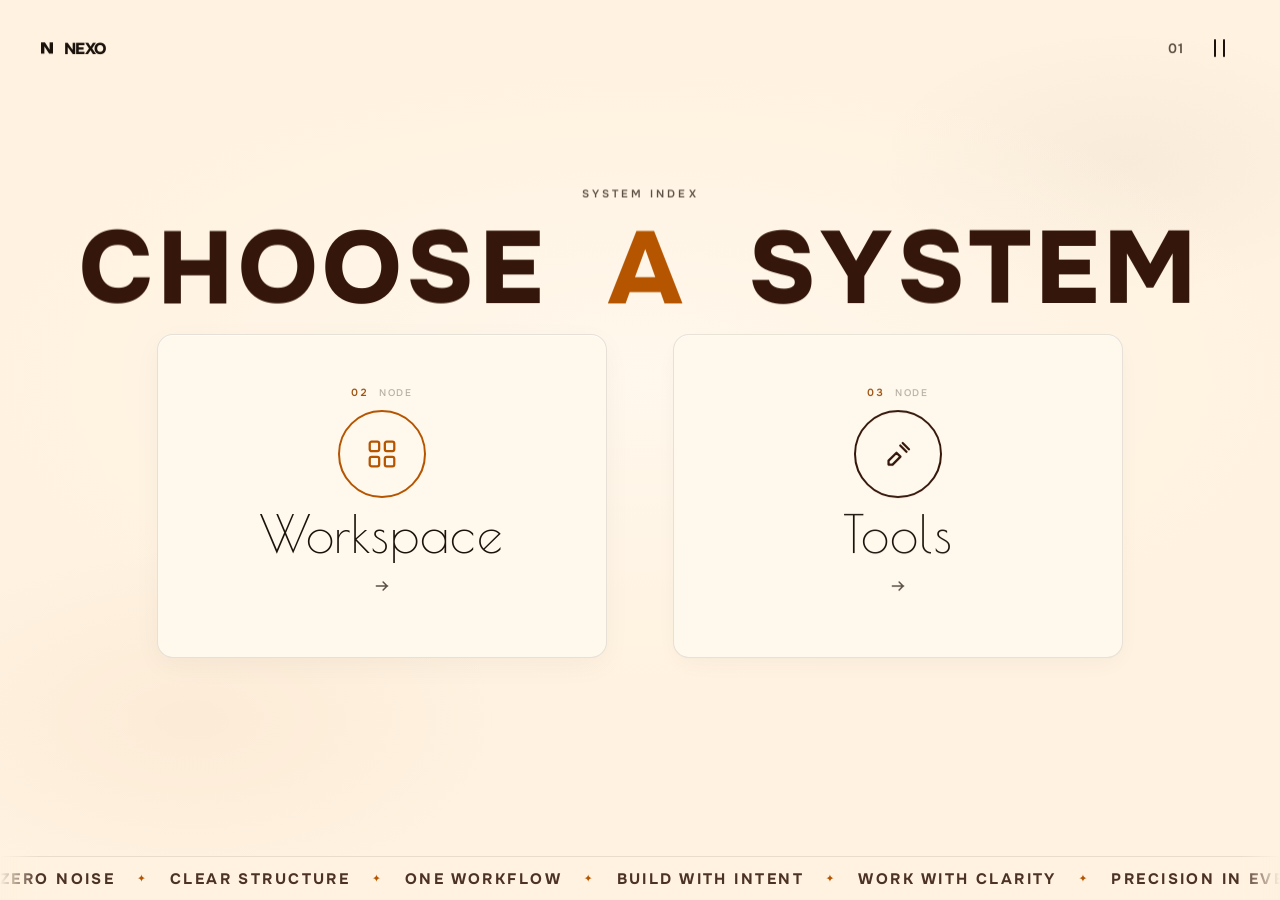
==== commit 4a03b4d9: "Add files via upload" ====
--- a/nexo-hero/nexo.html
+++ b/nexo-hero/nexo.html
@@ -766,6 +766,7 @@
           <span class="nexo-del-slot nexo-del-slot--md"><button class="nexo-del nexo-del--md" id="searchDeleteSelected" type="button" data-label="Delete" title="Move selected rows to Deleted" aria-label="Delete selected"><span class="nexo-del__gfx" aria-hidden="true"><svg class="nexo-del__lid" viewBox="0 0 448 512" focusable="false"><path d="M135.2 17.7L128 32H32C14.3 32 0 46.3 0 64S14.3 96 32 96H416c17.7 0 32-14.3 32-32s-14.3-32-32-32H320l-7.2-14.3C307.4 6.8 296.3 0 284.2 0H163.8c-12.1 0-23.2 6.8-28.6 17.7z"/></svg><svg class="nexo-del__can" viewBox="0 0 448 512" focusable="false"><path d="M416 128H32L53.2 467c1.6 25.3 22.6 45 47.9 45H346.9c25.3 0 46.3-19.7 47.9-45L416 128z"/></svg></span></button></span>
           <div class="print-actions">
             <button class="btn" id="printSearch" type="button">Print</button>
+            <button class="btn" id="printSearchSettings" type="button" title="Print settings">Settings</button>
           </div>
         </div>
         <div class="summary" id="searchSummary" aria-live="polite">0 slips | Total amount: 0.00</div>
@@ -784,6 +785,7 @@
         
         <!-- history filters bar removed -->
         <div class="summary" id="allSummary" aria-live="polite">0 slips | Total amount: 0.00</div>
+        <div class="print-actions" style="margin:0 0 10px;display:flex;gap:8px;justify-content:flex-end"><button class="btn" id="printHistoryPage" type="button">Print</button><button class="btn" id="printHistorySettings" type="button" title="Print settings">Settings</button></div>
         <div class="nexo-pager nexo-pager--top" id="allPagerTop" hidden aria-label="History pages (top)"></div>
         <div id="allTable" class="history-table-host"></div>
         <div class="nexo-pager" id="allPager" hidden aria-label="History pages"></div>
@@ -797,6 +799,7 @@
           <span class="empty-state-title">Trash is empty</span>
           <span class="empty-state-hint">Deleted slips appear here. Restore or permanently remove them.</span>
         </div>
+        <div class="print-actions" style="margin:0 0 10px;display:flex;gap:8px;justify-content:flex-end"><button class="btn" id="printTrashPage" type="button">Print</button><button class="btn" id="printTrashSettings" type="button" title="Print settings">Settings</button></div>
         <div id="trashTable" class="history-table-host"></div>
       </div>
     </section>
@@ -834,16 +837,16 @@
       <div class="panel nexo-page-panel ledger-panel">
         <div class="ledger-toolbar">
           <div class="ledger-filters">
-            <div class="field"><label for="ledgerParty">Party Account</label><select id="ledgerParty" autocomplete="off"><option value="">Select party</option></select></div>
+            <div class="field"><label for="ledgerParty">Party Account</label><select id="ledgerParty" data-clear-on-open autocomplete="off"><option value="">Select party</option></select></div>
             <div class="field"><label for="ledgerFrom">From Date</label><input id="ledgerFrom" type="date" /></div>
             <div class="field"><label for="ledgerTo">To Date</label><input id="ledgerTo" type="date" /></div>
           </div>
           <div class="ledger-actions">
             <button class="btn primary" id="viewLedger" type="button" title="View ledger">View ledger</button>
             <button class="btn" id="printLedger" type="button" title="Print ledger">Print</button>
-            <button class="btn" id="ledgerSettingsBtn" type="button" title="Print settings" data-page="settings">Settings</button>
+            <button class="btn" id="ledgerSettingsBtn" type="button" title="Print settings">Settings</button>
             <button class="btn" id="exportLedger" type="button" title="Export ledger CSV">Export CSV</button>
-            <button class="btn" id="resetLedger" type="button" title="Clear dates" hidden>Reset</button>
+            <button class="btn" id="resetLedger" type="button" title="Clear dates">Reset</button>
           </div>
         </div>
         <div id="ledgerSummary" class="ledger-summary"></div>
--- a/nexo-hero/nexo-workspace/workspace.css
+++ b/nexo-hero/nexo-workspace/workspace.css
@@ -1544,6 +1544,14 @@
   display: block !important;
   visibility: visible;
   pointer-events: auto;
+  animation: nexoPageIn 0.18s cubic-bezier(0.22, 1, 0.36, 1) both;
+}
+@keyframes nexoPageIn {
+  from { opacity: 0; transform: translateY(6px); }
+  to { opacity: 1; transform: none; }
+}
+@media (prefers-reduced-motion: reduce) {
+  #view-workspace .ws-page.is-active { animation: none; }
 }
 #view-workspace .ws-page[hidden]:not(.is-active) {
   display: none !important;
@@ -8662,9 +8670,49 @@
   from { opacity: 0; }
   to { opacity: 1; }
 }
+@keyframes nexoOverlayOut {
+  from { opacity: 1; }
+  to { opacity: 0; }
+}
 @keyframes nexoDialogIn {
   from { opacity: 0; transform: translateY(8px) scale(0.98); }
   to { opacity: 1; transform: translateY(0) scale(1); }
+}
+@keyframes nexoDialogOut {
+  from { opacity: 1; transform: translateY(0) scale(1); }
+  to { opacity: 0; transform: translateY(8px) scale(0.98); }
+}
+/* Closing mirrors the entrance in reverse (JS adds .is-closing, then
+   hides after the animation finishes) so the dialog fades out instead
+   of vanishing instantly the moment [hidden] is set. */
+#nexo-dialog-root.is-closing {
+  animation: nexoOverlayOut 0.15s ease forwards !important;
+  pointer-events: none !important;
+}
+#nexo-dialog-root.is-closing .nexo-dialog {
+  animation: nexoDialogOut 0.15s cubic-bezier(0.4, 0, 1, 1) forwards !important;
+}
+@media (prefers-reduced-motion: reduce) {
+  #nexo-dialog-root.is-closing,
+  #nexo-dialog-root.is-closing .nexo-dialog {
+    animation: none !important;
+  }
+}
+
+/* Quick Edit panel — same fade+scale entrance/exit as the confirm dialog,
+   so the two overlays feel consistent (audit §2.8). */
+#nexo-quick-edit-root.is-closing {
+  animation: nexoOverlayOut 0.15s ease forwards !important;
+  pointer-events: none !important;
+}
+#nexo-quick-edit-root.is-closing .nqe-panel {
+  animation: nexoDialogOut 0.15s cubic-bezier(0.4, 0, 1, 1) forwards !important;
+}
+@media (prefers-reduced-motion: reduce) {
+  #nexo-quick-edit-root.is-closing,
+  #nexo-quick-edit-root.is-closing .nqe-panel {
+    animation: none !important;
+  }
 }
 
 /* Solid opaque panel — never see table/page through the card */
@@ -10317,13 +10365,16 @@
   will-change: opacity, transform;
 }
 /* Keep stage content width locked to topbar edges (same inset) */
+/* NOTE: layout for .ws-stage is actually controlled via margin-left
+   further down (the `margin-left: calc(...)` block) — this rule's old
+   `left`/`right` values are superseded there and kept out to avoid a
+   second competing positioning system (see audit §2.1/§3). The
+   `transition` declared here is what actually wins the cascade for
+   `.ws-stage`, so it's kept in sync with the property that really
+   moves (`margin-left`) and with the rail's own 0.5s timing so the
+   content glides in step with the sidebar instead of snapping. */
 #view-workspace .ws-stage {
-  left: calc(var(--rail-w, 68px) + 16px) !important;
-  right: 16px !important;
-  transition: left 0.35s cubic-bezier(0.16, 1, 0.3, 1) !important;
-}
-body.rail-hidden #view-workspace .ws-stage {
-  left: 16px !important;
+  transition: margin-left 0.5s cubic-bezier(0.22, 1, 0.36, 1) !important;
 }
 #view-workspace .topbar-end [hidden] {
   display: none !important;
@@ -11249,7 +11300,10 @@
   flex-wrap: wrap;
   gap: 8px;
 }
-#view-workspace #ws-page-search .table-wrap {
+/* Table re-render fade — applied to every workspace table-wrap
+   (History, Search, Parties, Banks, Ledger, Trash), not just Search,
+   so filtering/sorting/refreshing feels consistent everywhere. */
+#view-workspace .table-wrap {
   animation: nexoSearchTableIn 0.28s ease both;
 }
 @keyframes nexoSearchTableIn {
@@ -11257,7 +11311,36 @@
   to { opacity: 1; transform: none; }
 }
 @media (prefers-reduced-motion: reduce) {
-  #view-workspace #ws-page-search .table-wrap { animation: none; }
+  #view-workspace .table-wrap { animation: none; }
+}
+
+/* Row enter/exit — rows fade+settle in on insert, and a JS-added
+   `.is-leaving` class (see workspace row add/remove helpers) fades
+   + collapses them out before they're actually removed from the DOM. */
+#view-workspace .table tbody tr,
+#view-workspace table.table tbody tr {
+  animation: nexoRowIn 0.22s cubic-bezier(0.22, 1, 0.36, 1) both;
+}
+#view-workspace .table tbody tr.is-leaving,
+#view-workspace table.table tbody tr.is-leaving {
+  animation: nexoRowOut 0.18s ease both;
+  pointer-events: none;
+}
+@keyframes nexoRowIn {
+  from { opacity: 0; transform: translateY(4px); }
+  to { opacity: 1; transform: none; }
+}
+@keyframes nexoRowOut {
+  from { opacity: 1; transform: none; }
+  to { opacity: 0; transform: translateY(-4px); }
+}
+@media (prefers-reduced-motion: reduce) {
+  #view-workspace .table tbody tr,
+  #view-workspace table.table tbody tr,
+  #view-workspace .table tbody tr.is-leaving,
+  #view-workspace table.table tbody tr.is-leaving {
+    animation: none;
+  }
 }
 
 /* =========================================================
@@ -12199,13 +12282,22 @@
   -webkit-overflow-scrolling: touch;
   box-shadow: none !important;
 }
-/* Lighter row hover — avoid full-row expensive paints */
+/* Lighter row hover — avoid full-row expensive paints.
+   A background-color-only transition is cheap even on large tables
+   (no transform/box-shadow), so it's kept instead of `transition: none`
+   — restores the smooth feel without the original repaint cost. */
 #view-workspace .table tbody tr:hover td {
   background: rgba(245, 230, 211, 0.55) !important;
-  transition: none !important;
+  transition: background-color 0.12s ease !important;
 }
 #view-workspace .table tbody td {
-  transition: none !important;
+  transition: background-color 0.12s ease !important;
+}
+@media (prefers-reduced-motion: reduce) {
+  #view-workspace .table tbody tr:hover td,
+  #view-workspace .table tbody td {
+    transition: none !important;
+  }
 }
 #view-workspace .nexo-pager {
   will-change: auto !important;
@@ -14066,356 +14158,158 @@
   opacity: 0.78;
 }
 
-/* ===== Ledger UI — WORKSPACE layout, NEXO theme ===== */
-#view-workspace .ledger-panel {
-  padding: 18px 18px 22px !important;
-}
+
+/* ===== Ledger WORKSPACE layout — NEXO theme (from working base) ===== */
+#view-workspace .ledger-panel { width: 100%; max-width: 100%; }
 #view-workspace .ledger-toolbar {
-  display: flex;
-  flex-wrap: wrap;
-  align-items: flex-end;
-  justify-content: space-between;
-  gap: 14px;
-  margin-bottom: 16px;
+  display: flex; flex-wrap: wrap; align-items: flex-end; gap: 12px 14px; margin-bottom: 16px;
 }
 #view-workspace .ledger-filters {
-  display: flex;
-  flex-wrap: wrap;
-  gap: 12px;
-  align-items: flex-end;
-  flex: 1 1 auto;
-}
-#view-workspace .ledger-filters .field {
-  min-width: 150px;
-}
+  display: grid; grid-template-columns: minmax(220px, 1.4fr) minmax(150px, 1fr) minmax(150px, 1fr);
+  gap: 12px; flex: 1 1 560px; min-width: min(100%, 560px); align-items: end;
+}
+#view-workspace .ledger-filters .field { min-width: 0; width: 100%; margin: 0; }
 #view-workspace .ledger-filters .field label {
-  display: block;
-  font-size: 11px;
-  font-weight: 700;
-  letter-spacing: 0.05em;
-  text-transform: uppercase;
-  color: #9A8474;
-  margin-bottom: 6px;
+  display: block; font-size: 11px; font-weight: 700; letter-spacing: 0.05em;
+  text-transform: uppercase; color: #9A8474; margin-bottom: 6px;
+}
+#view-workspace .ledger-filters .field select,
+#view-workspace .ledger-filters .field input[type="date"],
+#view-workspace .ledger-filters .field input {
+  width: 100% !important; min-width: 0 !important; height: 42px; border-radius: 12px !important;
 }
 #view-workspace .ledger-actions {
-  display: flex;
-  flex-wrap: wrap;
-  gap: 8px;
-  align-items: center;
+  display: flex; flex-wrap: wrap; gap: 8px; align-items: center; flex: 0 0 auto; margin-left: auto;
 }
 #view-workspace .ledger-actions .btn.primary {
-  min-width: 132px;
-  height: 40px;
-  font-weight: 700;
-  letter-spacing: 0.04em;
-  text-transform: uppercase;
+  min-width: 132px; height: 40px; font-weight: 700; letter-spacing: 0.04em; text-transform: uppercase;
 }
 #view-workspace .ledger-kpi-row {
-  display: grid;
-  grid-template-columns: repeat(4, minmax(0, 1fr));
-  gap: 12px;
-  margin-bottom: 16px;
+  display: grid; grid-template-columns: repeat(4, minmax(0, 1fr)); gap: 14px; margin: 4px 0 16px;
 }
 @media (max-width: 900px) {
-  #view-workspace .ledger-kpi-row {
-    grid-template-columns: repeat(2, minmax(0, 1fr));
-  }
+  #view-workspace .ledger-filters { grid-template-columns: 1fr; flex: 1 1 100%; }
+  #view-workspace .ledger-actions { width: 100%; margin-left: 0; }
+  #view-workspace .ledger-kpi-row { grid-template-columns: repeat(2, minmax(0, 1fr)); }
 }
 #view-workspace .ledger-kpi {
-  background: #FFF8ED;
-  border: 1px solid rgba(52, 23, 10, 0.10);
-  border-radius: 14px;
-  padding: 16px 18px;
-  display: flex;
-  flex-direction: column;
-  gap: 6px;
-  box-shadow: 0 1px 0 rgba(255,255,255,0.7) inset;
+  background: #FFFBF6; border: 1px solid rgba(52, 23, 10, 0.10); border-radius: 14px;
+  padding: 18px 20px; min-height: 88px; box-shadow: 0 1px 2px rgba(52, 23, 10, 0.04);
+  display: flex; flex-direction: column; gap: 6px;
 }
 #view-workspace .ledger-kpi__label {
-  font-size: 11px;
-  font-weight: 700;
-  letter-spacing: 0.06em;
-  text-transform: uppercase;
-  color: #9A8474;
+  font-size: 11px; font-weight: 700; letter-spacing: 0.07em; text-transform: uppercase; color: #9A8474;
 }
 #view-workspace .ledger-kpi__value {
-  font-size: 22px;
-  font-weight: 800;
-  color: #34170A;
-  letter-spacing: -0.02em;
-  line-height: 1.15;
-  font-variant-numeric: tabular-nums;
+  font-size: 24px; font-weight: 800; color: #34170A; letter-spacing: -0.02em;
+  line-height: 1.1; font-variant-numeric: tabular-nums;
 }
 #view-workspace .ledger-kpi__value.is-dr { color: #a33a2a; }
 #view-workspace .ledger-kpi__value.is-cr { color: #1a6b3c; }
-
 #view-workspace .ledger-table-wrap {
-  width: 100%;
-  overflow-x: auto;
-  border: 1px solid rgba(52, 23, 10, 0.10);
-  border-radius: 14px;
-  background: #FFFBF6;
-}
-#view-workspace .ledger-table {
-  width: 100%;
-  border-collapse: collapse;
-  font-size: 13px;
-  color: #34170A;
-}
+  width: 100%; overflow-x: auto; border: 1px solid rgba(52, 23, 10, 0.10);
+  border-radius: 14px; background: #FFFBF6;
+}
+#view-workspace .ledger-table { width: 100%; border-collapse: collapse; font-size: 13px; color: #34170A; }
 #view-workspace .ledger-table thead th {
-  text-align: left;
-  padding: 12px 14px;
-  font-size: 11px;
-  font-weight: 700;
-  letter-spacing: 0.05em;
-  text-transform: uppercase;
-  color: #9A8474;
-  background: #F7EFE3;
-  border-bottom: 1px solid rgba(52, 23, 10, 0.10);
-  white-space: nowrap;
+  text-align: left; padding: 12px 14px; font-size: 11px; font-weight: 700;
+  letter-spacing: 0.05em; text-transform: uppercase; color: #9A8474;
+  background: #F5EDE0; border-bottom: 1px solid rgba(52, 23, 10, 0.10); white-space: nowrap;
 }
 #view-workspace .ledger-table tbody td {
-  padding: 12px 14px;
-  border-bottom: 1px solid rgba(52, 23, 10, 0.06);
-  vertical-align: middle;
-  background: #FFFBF6;
-}
-#view-workspace .ledger-table tbody tr:nth-child(even) td {
-  background: #FFF6EA;
-}
-#view-workspace .ledger-table tbody tr:hover td {
-  background: rgba(52, 23, 10, 0.05);
-}
-#view-workspace .ledger-table .num {
-  text-align: right;
-  font-variant-numeric: tabular-nums;
-  white-space: nowrap;
-}
-#view-workspace .ledger-table .date-cell {
-  white-space: nowrap;
-  font-variant-numeric: tabular-nums;
-}
+  padding: 12px 14px; border-bottom: 1px solid rgba(52, 23, 10, 0.06); vertical-align: middle; background: #FFFBF6;
+}
+#view-workspace .ledger-table tbody tr:nth-child(even) td { background: #FFF6EA; }
+#view-workspace .ledger-table tbody tr:hover td { background: rgba(52, 23, 10, 0.05); }
+#view-workspace .ledger-table .num { text-align: right; font-variant-numeric: tabular-nums; white-space: nowrap; }
+#view-workspace .ledger-table .date-cell { white-space: nowrap; font-variant-numeric: tabular-nums; }
 #view-workspace .ledger-table .party-cell,
 #view-workspace .ledger-table .desc-cell {
-  max-width: 160px;
-  overflow: hidden;
-  text-overflow: ellipsis;
-  white-space: nowrap;
-}
-#view-workspace .ledger-table .ref-cell {
-  white-space: nowrap;
-  color: #6B5344;
-}
+  max-width: 160px; overflow: hidden; text-overflow: ellipsis; white-space: nowrap;
+}
+#view-workspace .ledger-table .ref-cell { white-space: nowrap; color: #6B5344; }
 #view-workspace .ledger-table .is-dr { color: #a33a2a; font-weight: 650; }
 #view-workspace .ledger-table .is-cr { color: #1a6b3c; font-weight: 650; }
 #view-workspace .ledger-table tfoot td {
-  padding: 12px 14px;
-  font-weight: 800;
-  background: #F3E6D3;
-  border-top: 2px solid rgba(52, 23, 10, 0.16);
+  padding: 13px 14px; font-weight: 800; background: #F3E6D3;
+  border-top: 2px solid #34170A; color: #34170A;
+}
+#view-workspace .ledger-total-row td:first-child {
+  text-transform: uppercase; letter-spacing: 0.04em; font-size: 12px;
+}
+
+/* Empty states */
+#view-workspace .nexo-empty,
+#view-workspace .empty.nexo-empty {
+  display: flex !important; align-items: center; justify-content: center;
+  min-height: 220px; margin: 8px 0 0; padding: 36px 24px; border-radius: 16px;
+  border: 1px solid rgba(52, 23, 10, 0.08); background: rgba(52, 23, 10, 0.03); text-align: center;
+}
+#view-workspace .nexo-empty__inner { display: flex; flex-direction: column; align-items: center; gap: 8px; max-width: 420px; }
+#view-workspace .nexo-empty .empty-state-title {
+  font-size: 12.5px; font-weight: 800; letter-spacing: 0.08em; text-transform: uppercase; color: #6B5344;
+}
+#view-workspace .nexo-empty .empty-state-hint { font-size: 13px; font-weight: 500; color: #9A8474; line-height: 1.45; }
+
+
+/* Ledger party select — same NexoSelect look as Search bank */
+#view-workspace #ws-page-ledger .ledger-filters .field {
+  position: relative;
+}
+#view-workspace #ws-page-ledger .nexo-select,
+#view-workspace #ws-page-ledger .nexo-select__btn,
+#view-workspace #ws-page-ledger .ledger-filters .field .nexo-select {
+  width: 100% !important;
+  max-width: 100% !important;
+}
+#view-workspace #ws-page-ledger .nexo-select__btn {
+  height: 42px !important;
+  min-height: 42px !important;
+  border-radius: 12px !important;
+  background: #FFFBF6 !important;
+  border: 1px solid rgba(52, 23, 10, 0.12) !important;
+  color: #34170A !important;
+  font-weight: 600 !important;
+  justify-content: space-between !important;
+}
+#view-workspace #ws-page-ledger .nexo-select__menu {
+  background: #FFF8ED !important;
+  border: 1px solid rgba(52, 23, 10, 0.12) !important;
+  border-radius: 12px !important;
+  box-shadow: 0 12px 32px rgba(52, 23, 10, 0.12) !important;
+  z-index: 50 !important;
+}
+#view-workspace #ws-page-ledger .nexo-select__option.is-active,
+#view-workspace #ws-page-ledger .nexo-select__option:hover {
+  background: rgba(52, 23, 10, 0.08) !important;
+}
+
+
+/* Search bank select — menu polish (match Find Transactions dropdown) */
+#view-workspace #ws-page-search .nexo-select {
+  width: 100%;
+}
+#view-workspace #ws-page-search .nexo-select__btn {
+  height: 42px;
+  border-radius: 12px;
+  background: #FFFBF6;
+  border: 1px solid rgba(52, 23, 10, 0.12);
+  font-weight: 600;
+}
+#view-workspace #ws-page-search .nexo-select__menu {
+  background: #FFF8ED;
+  border: 1px solid rgba(52, 23, 10, 0.12);
+  border-radius: 12px;
+  box-shadow: 0 14px 36px rgba(52, 23, 10, 0.14);
+  max-height: 280px;
+  overflow-y: auto;
+}
+#view-workspace #ws-page-search .nexo-select__option {
+  padding: 10px 14px;
+  font-weight: 600;
   color: #34170A;
 }
-#view-workspace .ledger-total-row td:first-child {
-  text-transform: uppercase;
-  letter-spacing: 0.04em;
-  font-size: 12px;
-}
-
-
-/* ===== Unified empty states (WORKSPACE-style panel) ===== */
-#view-workspace .nexo-empty,
-#view-workspace .empty.nexo-empty,
-#view-workspace .empty-state,
-#view-workspace .ledger-table-host .empty,
-#view-workspace .history-table-host .empty,
-#view-workspace .search-table-host .empty,
-#view-workspace .party-table-host .empty {
-  display: flex !important;
-  align-items: center;
-  justify-content: center;
-  min-height: 220px;
-  margin: 8px 0 0;
-  padding: 36px 24px;
-  border-radius: 16px;
-  border: 1px solid rgba(52, 23, 10, 0.08);
-  background: rgba(52, 23, 10, 0.03);
-  box-shadow: none;
-  text-align: center;
-}
-#view-workspace .nexo-empty__inner {
-  display: flex;
-  flex-direction: column;
-  align-items: center;
-  gap: 8px;
-  max-width: 420px;
-}
-#view-workspace .nexo-empty .empty-state-title,
-#view-workspace .empty.nexo-empty .empty-state-title,
-#view-workspace .empty-state .empty-state-title,
-#view-workspace .empty-state strong {
-  display: block;
-  font-size: 12.5px;
-  font-weight: 800;
-  letter-spacing: 0.08em;
-  text-transform: uppercase;
-  color: #6B5344;
-  margin: 0;
-}
-#view-workspace .nexo-empty .empty-state-hint,
-#view-workspace .empty.nexo-empty .empty-state-hint,
-#view-workspace .empty-state .empty-state-hint,
-#view-workspace .empty-state span:not(.empty-state-title) {
-  display: block;
-  font-size: 13px;
-  font-weight: 500;
-  color: #9A8474;
-  line-height: 1.45;
-  margin: 0;
-}
-
-/* ===== Ledger filters — fill the line ===== */
-#view-workspace .ledger-toolbar {
-  display: flex;
-  flex-wrap: wrap;
-  align-items: flex-end;
-  gap: 12px 14px;
-}
-#view-workspace .ledger-filters {
-  display: grid !important;
-  grid-template-columns: minmax(220px, 1.4fr) minmax(150px, 1fr) minmax(150px, 1fr);
-  gap: 12px;
-  flex: 1 1 560px;
-  min-width: min(100%, 560px);
-  align-items: end;
-}
-#view-workspace .ledger-filters .field {
-  min-width: 0 !important;
-  width: 100%;
-  margin: 0;
-}
-#view-workspace .ledger-filters .field select,
-#view-workspace .ledger-filters .field input[type="date"],
-#view-workspace .ledger-filters .field input {
-  width: 100% !important;
-  min-width: 0 !important;
-  height: 42px;
-  border-radius: 12px !important;
-}
-#view-workspace .ledger-actions {
-  flex: 0 0 auto;
-  margin-left: auto;
-}
-@media (max-width: 900px) {
-  #view-workspace .ledger-filters {
-    grid-template-columns: 1fr;
-    flex: 1 1 100%;
-  }
-  #view-workspace .ledger-actions {
-    width: 100%;
-    margin-left: 0;
-  }
-}
-
-
-/* ===== Empty states — always visible full panel ===== */
-#view-workspace .nexo-empty,
-#view-workspace .empty.nexo-empty,
-#view-workspace .party-table-host .empty,
-#view-workspace .ledger-table-host .empty,
-#view-workspace .history-table-host .empty,
-#view-workspace .search-table-host .empty,
-#view-workspace #partyTable .empty,
-#view-workspace #ledgerTable .empty,
-#view-workspace #allTable .empty,
-#view-workspace #searchTable .empty,
-#view-workspace #trashTable .empty {
-  display: flex !important;
-  visibility: visible !important;
-  opacity: 1 !important;
-  align-items: center !important;
-  justify-content: center !important;
-  min-height: 240px !important;
-  width: 100% !important;
-  margin: 12px 0 0 !important;
-  padding: 40px 28px !important;
-  border-radius: 16px !important;
-  border: 1px solid rgba(52, 23, 10, 0.08) !important;
-  background: rgba(52, 23, 10, 0.035) !important;
-  box-sizing: border-box !important;
-}
-
-/* ===== Ledger KPIs — WORKSPACE card style, NEXO theme ===== */
-#view-workspace .ledger-kpi-row {
-  display: grid !important;
-  grid-template-columns: repeat(4, minmax(0, 1fr)) !important;
-  gap: 14px !important;
-  margin: 4px 0 16px !important;
-}
-#view-workspace .ledger-kpi {
-  background: #FFFBF6 !important;
-  border: 1px solid rgba(52, 23, 10, 0.10) !important;
-  border-radius: 14px !important;
-  padding: 18px 20px !important;
-  min-height: 88px;
-  box-shadow: 0 1px 2px rgba(52, 23, 10, 0.04);
-}
-#view-workspace .ledger-kpi__label {
-  font-size: 11px !important;
-  font-weight: 700 !important;
-  letter-spacing: 0.07em !important;
-  text-transform: uppercase !important;
-  color: #9A8474 !important;
-  margin-bottom: 8px;
-  display: block;
-}
-#view-workspace .ledger-kpi__value {
-  font-size: 24px !important;
-  font-weight: 800 !important;
-  color: #34170A !important;
-  letter-spacing: -0.02em !important;
-  line-height: 1.1 !important;
-  font-variant-numeric: tabular-nums;
-}
-
-/* Ledger table full width + total bottom border like WORKSPACE */
-#view-workspace .ledger-table-wrap {
-  width: 100% !important;
-  border: 1px solid rgba(52, 23, 10, 0.10) !important;
-  border-radius: 14px !important;
-  overflow: hidden !important;
-  background: #FFFBF6 !important;
-}
-#view-workspace .ledger-table {
-  width: 100% !important;
-  border-collapse: collapse !important;
-}
-#view-workspace .ledger-table thead th {
-  background: #F5EDE0 !important;
-  border-bottom: 1px solid rgba(52, 23, 10, 0.10) !important;
-  text-align: left !important;
-  padding: 12px 14px !important;
-}
-#view-workspace .ledger-table tbody td {
-  padding: 12px 14px !important;
-  border-bottom: 1px solid rgba(52, 23, 10, 0.06) !important;
-}
-#view-workspace .ledger-table tfoot td {
-  background: #F3E6D3 !important;
-  border-top: 2px solid #34170A !important;
-  font-weight: 800 !important;
-  padding: 13px 14px !important;
-}
-#view-workspace .ledger-total-row td {
-  border-bottom: none !important;
-}
-#view-workspace .ledger-panel {
-  width: 100%;
-}
-#view-workspace #ws-page-ledger .nexo-page-panel {
-  width: 100%;
-  max-width: 100%;
-}
-#view-workspace .parties-summary:empty,
-#view-workspace .parties-summary[hidden] {
-  display: none !important;
-}
+#view-workspace #ws-page-search .nexo-select__option.is-active,
+#view-workspace #ws-page-search .nexo-select__option:hover {
+  background: rgba(52, 23, 10, 0.08);
+}
--- a/nexo-hero/nexo-tools/tools.css
+++ b/nexo-hero/nexo-tools/tools.css
@@ -86,6 +86,10 @@
 }
 .tools-shell__btn:hover { background: rgba(255, 242, 224, 0.08); }
 .tools-shell__btn svg { width: 15px; height: 15px; }
+.tools-shell__btn {
+  transition: background 0.2s cubic-bezier(0.22, 1, 0.36, 1), transform 0.2s cubic-bezier(0.22, 1, 0.36, 1);
+}
+.tools-shell__btn:active { transform: scale(0.96); }
 
 .tools-topbar {
   position: absolute;
@@ -198,6 +202,7 @@
   font-family: Inter, system-ui, sans-serif;
   font-size: 15px;
   box-sizing: border-box;
+  transition: border-color 0.2s cubic-bezier(0.22, 1, 0.36, 1), box-shadow 0.2s cubic-bezier(0.22, 1, 0.36, 1);
 }
 .tools-field textarea {
   min-height: 120px;
@@ -238,8 +243,13 @@
   letter-spacing: 0.1em;
   text-transform: uppercase;
   cursor: pointer;
-}
-.tools-btn:hover { background: #f5e6d3; }
+  transition:
+    background 0.2s cubic-bezier(0.22, 1, 0.36, 1),
+    transform 0.2s cubic-bezier(0.22, 1, 0.36, 1),
+    box-shadow 0.2s cubic-bezier(0.22, 1, 0.36, 1);
+}
+.tools-btn:hover { background: #f5e6d3; transform: translateY(-1px); box-shadow: 0 4px 10px rgba(52, 23, 10, 0.1); }
+.tools-btn:active { transform: translateY(0) scale(0.97); box-shadow: none; }
 .tools-btn.primary {
   background: #34170a;
   border-color: #34170a;
@@ -296,7 +306,9 @@
   letter-spacing: 0.06em;
   text-transform: uppercase;
   cursor: pointer;
-}
+  transition: color 0.15s ease, opacity 0.15s ease;
+}
+.tools-tally-row button:hover { color: #6e1c1c; }
 
 @media (max-width: 900px) {
   body.in-tools { --content-gutter: 12px; }
@@ -386,3 +398,44 @@
     right: 12px !important;
   }
 }
+
+/* =========================================================
+   MOTION BASELINE — brings Tools up to the same standard as
+   the rest of the app (audit §2.9): the screen fades/settles in
+   on open, and cards enter with a small stagger, using the same
+   duration/easing variables as the workspace where available.
+   ========================================================= */
+#view-tools.is-on {
+  animation: toolsScreenIn 0.22s cubic-bezier(0.22, 1, 0.36, 1) both;
+}
+@keyframes toolsScreenIn {
+  from { opacity: 0; transform: translateY(6px); }
+  to { opacity: 1; transform: none; }
+}
+.tools-card {
+  animation: toolsCardIn 0.28s cubic-bezier(0.22, 1, 0.36, 1) both;
+}
+.tools-card:nth-of-type(1) { animation-delay: 0.02s; }
+.tools-card:nth-of-type(2) { animation-delay: 0.06s; }
+.tools-card:nth-of-type(3) { animation-delay: 0.1s; }
+.tools-card:nth-of-type(4) { animation-delay: 0.14s; }
+@keyframes toolsCardIn {
+  from { opacity: 0; transform: translateY(8px); }
+  to { opacity: 1; transform: none; }
+}
+.tools-result {
+  transition: background 0.2s ease;
+}
+@media (prefers-reduced-motion: reduce) {
+  #view-tools.is-on,
+  .tools-card,
+  .tools-shell__btn,
+  .tools-field input,
+  .tools-field textarea,
+  .tools-field select,
+  .tools-btn,
+  .tools-tally-row button {
+    animation: none !important;
+    transition: none !important;
+  }
+}
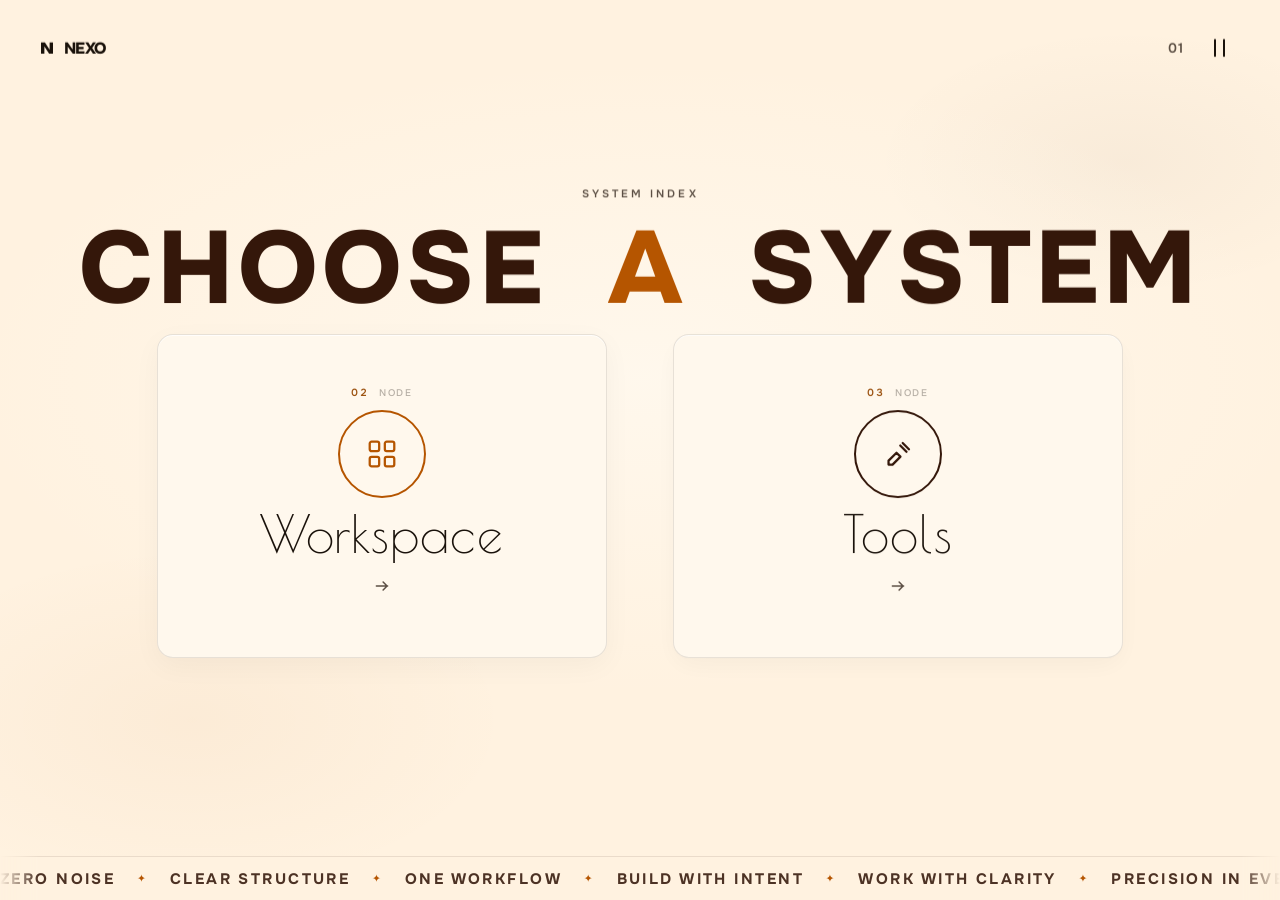
==== commit c1356f61: "Add files via upload" ====
--- a/nexo-hero/nexo.html
+++ b/nexo-hero/nexo.html
@@ -29,6 +29,7 @@
   <link rel="stylesheet" href="nexo-tools/tools.css" />
   <link rel="stylesheet" href="vendor/lenis.css" />
   <link rel="stylesheet" href="nexo-scroll.css" />
+  <link rel="stylesheet" href="nexo-butter.css" />
   <script>
     /* Early session restore flag — runs before first paint to avoid hero flash */
     (function () {
@@ -1286,7 +1287,8 @@
   </div>
 
   <script src="vendor/chart.umd.min.js"></script>
-  <script src="https://cdn.jsdelivr.net/npm/gsap@3.12.5/dist/gsap.min.js"></script>
+  <script src="vendor/gsap.min.js"></script>
+  <script src="nexo-butter.js"></script>
   <script src="vendor/lenis.min.js"></script>
   <script src="nexo-scroll.js"></script>
   <script src="nexo-menu/menu.js"></script>
--- a/nexo-hero/nexo-workspace/workspace.css
+++ b/nexo-hero/nexo-workspace/workspace.css
@@ -5715,7 +5715,7 @@
   width: 100%;
   max-width: 100%;
   overflow-x: auto;
-  overflow-y: visible;
+  overflow-y: hidden;
   max-height: none;
   border: 1px solid #E8D8C5 !important;
   border-radius: 14px !important;
@@ -10026,7 +10026,7 @@
 /* ===== Table density + centered columns (Admin / all hosts) ===== */
 #view-workspace .table-wrap {
   overflow-x: auto;
-  overflow-y: visible;
+  overflow-y: hidden;
   max-height: none;
   -webkit-overflow-scrolling: touch;
 }
@@ -11300,15 +11300,14 @@
   flex-wrap: wrap;
   gap: 8px;
 }
-/* Table re-render fade — applied to every workspace table-wrap
-   (History, Search, Parties, Banks, Ledger, Trash), not just Search,
-   so filtering/sorting/refreshing feels consistent everywhere. */
+/* Table re-render fade lives in nexo-butter.css. Animating .table-wrap here
+   retriggered on every History innerHTML rebuild and flashed an inner scrollbar. */
 #view-workspace .table-wrap {
-  animation: nexoSearchTableIn 0.28s ease both;
+  animation: none;
 }
 @keyframes nexoSearchTableIn {
-  from { opacity: 0.55; transform: translateY(4px); }
-  to { opacity: 1; transform: none; }
+  from { opacity: 0; }
+  to { opacity: 1; }
 }
 @media (prefers-reduced-motion: reduce) {
   #view-workspace .table-wrap { animation: none; }
@@ -11327,12 +11326,12 @@
   pointer-events: none;
 }
 @keyframes nexoRowIn {
-  from { opacity: 0; transform: translateY(4px); }
-  to { opacity: 1; transform: none; }
+  from { opacity: 0; }
+  to { opacity: 1; }
 }
 @keyframes nexoRowOut {
-  from { opacity: 1; transform: none; }
-  to { opacity: 0; transform: translateY(-4px); }
+  from { opacity: 1; }
+  to { opacity: 0; }
 }
 @media (prefers-reduced-motion: reduce) {
   #view-workspace .table tbody tr,
@@ -11476,9 +11475,11 @@
 
 #view-workspace .table-wrap {
   overflow-x: auto;
-  overflow-y: visible;
+  overflow-y: hidden;
+  overflow-y: clip;
   max-height: none;
   overscroll-behavior-x: contain;
+  transform: none;
 }
 
 #view-workspace .table thead th,
@@ -12150,7 +12151,7 @@
 
 /* Smooth tables: avoid expensive paints */
 #view-workspace .table-wrap {
-  contain: layout style;
+  contain: none;
 }
 #view-workspace .table tbody tr {
   /* content-visibility removed — caused jank while scrolling long tables */
@@ -12277,8 +12278,9 @@
 
 /* ===== Workspace smoothness (no transform on ancestors of fixed rail/topbar) ===== */
 #view-workspace .table-wrap {
-  contain: layout style;
+  contain: none;
   overflow-x: auto;
+  overflow-y: hidden;
   -webkit-overflow-scrolling: touch;
   box-shadow: none !important;
 }
--- a/nexo-hero/nexo-scroll.css
+++ b/nexo-hero/nexo-scroll.css
@@ -18,7 +18,7 @@
   overflow-x: hidden !important;
   overflow-y: auto !important;
   scroll-behavior: auto !important;
-  scrollbar-gutter: auto;
+  scrollbar-gutter: stable;
   scrollbar-width: thin;
   scrollbar-color: rgba(52, 23, 10, 0.32) transparent;
 }
@@ -171,6 +171,7 @@
   padding-left: 0 !important;
   padding-right: 0 !important;
   box-sizing: border-box !important;
+  transition: margin-left 0.5s cubic-bezier(0.22, 1, 0.36, 1) !important;
 }
 
 body.rail-hidden #view-workspace.is-on .ws-stage {
@@ -228,7 +229,6 @@
   overscroll-behavior: contain;
 }
 
-#view-workspace .table-wrap,
 #view-workspace .search-table-host,
 #view-workspace .history-table-host,
 #view-workspace .party-table-host,
@@ -248,7 +248,8 @@
   max-width: 100%;
   position: relative;
   overflow-x: auto !important;
-  overflow-y: visible !important;
+  overflow-y: hidden !important;
+  overflow-y: clip !important;
   max-height: none !important;
   -webkit-overflow-scrolling: touch;
   overscroll-behavior-x: contain;
@@ -534,7 +535,8 @@
   #view-workspace .party-table-host,
   #view-workspace .trash-table-host {
     overflow-x: auto !important;
-    overflow-y: visible !important;
+    overflow-y: hidden !important;
+    overflow-y: clip !important;
     -webkit-overflow-scrolling: touch;
   }
   #view-workspace .table thead th,
--- a/nexo-hero/nexo-butter.css
+++ b/nexo-hero/nexo-butter.css
@@ -0,0 +1,220 @@
+/* NEXO butter — loaded last. Cascade-winning motion + table-scroll lock.
+   Transform/opacity only. Respects prefers-reduced-motion. */
+
+:root {
+  --butter-ease: cubic-bezier(0.22, 1, 0.36, 1);
+  --butter-expo: cubic-bezier(0.16, 1, 0.3, 1);
+  --butter-dur: 0.5s;
+  --butter-fast: 0.2s;
+}
+
+/* —— 2.1 Sidebar: content glides with the rail (margin-left is the winner) —— */
+html body.in-workspace #view-workspace.is-on .ws-stage,
+#view-workspace.is-on .ws-stage,
+#view-workspace .ws-stage {
+  transition: margin-left 0.5s cubic-bezier(0.22, 1, 0.36, 1) !important;
+}
+body.rail-hidden #view-workspace.is-on .ws-stage,
+body.rail-hidden #view-workspace .ws-stage {
+  transition: margin-left 0.5s cubic-bezier(0.22, 1, 0.36, 1) !important;
+}
+#view-workspace .topbar {
+  transition: left 0.5s cubic-bezier(0.22, 1, 0.36, 1) !important;
+}
+#view-workspace .nexo-shell {
+  transition: left 0.5s cubic-bezier(0.22, 1, 0.36, 1) !important;
+}
+
+/* Page enter is GSAP (hero stagger) — kill the old whole-page translate
+   which shoved tables and flashed an inner scrollbar. */
+#view-workspace .ws-page.is-active {
+  animation: none !important;
+}
+#view-workspace .ws-page.is-entering {
+  will-change: opacity;
+}
+
+/* —— KPI numbers: no width jitter while counting —— */
+#view-workspace .kpi-card .stat-value,
+#view-workspace .stat-value,
+#view-workspace .ledger-kpi__value {
+  font-variant-numeric: tabular-nums lining-nums;
+  font-feature-settings: "tnum" 1, "lnum" 1;
+  display: inline-block;
+}
+#view-workspace #dCount,
+#view-workspace #dToday,
+#view-workspace #dMonth {
+  min-width: 2.5ch;
+}
+#view-workspace #dAmount {
+  min-width: 8ch;
+}
+
+/* —— Table scrollbar flicker (History / Search / Trash / …) ——
+   overflow-x:auto + overflow-y:visible computes y to auto.
+   Translating the wrap (or fading it on every innerHTML rebuild) makes a
+   nested bar appear, then vanish. Lock Y, never transform the wrap, never
+   CSS-animate it, and hide the gutter so layout never jumps. */
+#view-workspace .table-wrap,
+#view-workspace .ledger-table-wrap,
+#view-workspace .search-table-host .table-wrap,
+#view-workspace .history-table-host .table-wrap,
+#view-workspace #allTable .table-wrap,
+#view-workspace #searchTable .table-wrap,
+#view-workspace #trashTable .table-wrap,
+#view-workspace #partiesTable .table-wrap,
+#view-workspace #banksTable .table-wrap,
+#view-workspace #ledgerTable .table-wrap {
+  contain: none !important;
+  transform: none !important;
+  filter: none !important;
+  animation: none !important;
+  will-change: auto !important;
+  overflow-x: auto !important;
+  overflow-y: hidden !important;
+  max-height: none !important;
+  scrollbar-gutter: auto;
+  scrollbar-width: none;
+  -webkit-overflow-scrolling: touch;
+}
+#view-workspace .table-wrap::-webkit-scrollbar,
+#view-workspace .ledger-table-wrap::-webkit-scrollbar {
+  width: 0 !important;
+  height: 0 !important;
+  display: none !important;
+  background: transparent;
+}
+
+/* Hosts may hero-slide; they must not become overflow boxes. */
+#view-workspace .search-table-host,
+#view-workspace .history-table-host,
+#view-workspace .party-table-host,
+#view-workspace .parties-table-host,
+#view-workspace .banks-table-host,
+#view-workspace .ledger-table-host,
+#view-workspace .trash-table-host,
+#view-workspace .table-host {
+  overflow: visible !important;
+}
+
+#view-workspace .table,
+#view-workspace table.table {
+  width: 100%;
+  max-width: 100%;
+}
+
+/* Row enter: opacity only — translateY overflows the wrap and flashes a bar.
+   Short enough that a full table rebuild (filter/sort) still feels instant. */
+#view-workspace .table tbody tr,
+#view-workspace table.table tbody tr {
+  animation: nexoRowFade 0.16s ease both;
+  transform: none !important;
+}
+@keyframes nexoRowFade {
+  from { opacity: 0; }
+  to { opacity: 1; }
+}
+#view-workspace .table tbody tr.is-leaving,
+#view-workspace table.table tbody tr.is-leaving {
+  animation: nexoRowOutButter 0.16s ease both !important;
+  pointer-events: none;
+}
+@keyframes nexoRowOutButter {
+  from { opacity: 1; }
+  to { opacity: 0; }
+}
+
+/* Cheap hover — background only */
+#view-workspace .table tbody td {
+  transition: background-color 0.14s ease !important;
+}
+#view-workspace .table tbody tr:hover td {
+  background: rgba(245, 230, 211, 0.55) !important;
+  transition: background-color 0.14s ease !important;
+}
+
+/* —— History filter menus (hx) open/close —— */
+#view-workspace .hx-menu {
+  display: block !important;
+  opacity: 0;
+  visibility: hidden;
+  pointer-events: none;
+  transform: translateY(-8px) scale(0.985);
+  transform-origin: top left;
+  transition:
+    opacity 0.18s ease,
+    transform 0.2s cubic-bezier(0.22, 1, 0.36, 1),
+    visibility 0.2s;
+}
+#view-workspace .hx-menu[hidden] {
+  display: block !important;
+}
+#view-workspace .hx-menu.is-open,
+#view-workspace .hx-chip.is-open > .hx-menu {
+  opacity: 1;
+  visibility: visible;
+  pointer-events: auto;
+  transform: none;
+}
+
+/* —— Tools screen motion baseline —— */
+#view-tools .tools-card {
+  transition:
+    transform 0.2s cubic-bezier(0.22, 1, 0.36, 1),
+    box-shadow 0.2s ease,
+    border-color 0.2s ease;
+}
+#view-tools .tools-card:hover {
+  transform: translateY(-2px);
+  box-shadow: 0 10px 24px rgba(52, 23, 10, 0.08);
+  border-color: rgba(181, 85, 0, 0.28);
+}
+#view-tools .tools-stage {
+  overflow: visible;
+}
+
+/* —— Dialog / quick-edit close —— */
+#nexo-dialog-root.is-closing,
+#nexo-quick-edit-root.is-closing {
+  animation: nexoOverlayOut 0.16s ease both;
+}
+#nexo-dialog-root.is-closing .nexo-dialog,
+#nexo-quick-edit-root.is-closing .nqe-panel {
+  animation: nexoDialogOut 0.16s ease both;
+}
+@keyframes nexoOverlayOut {
+  from { opacity: 1; }
+  to { opacity: 0; }
+}
+@keyframes nexoDialogOut {
+  from { opacity: 1; transform: translateY(0) scale(1); }
+  to { opacity: 0; transform: translateY(8px) scale(0.98); }
+}
+
+@media (prefers-reduced-motion: reduce) {
+  html body.in-workspace #view-workspace.is-on .ws-stage,
+  #view-workspace.is-on .ws-stage,
+  #view-workspace .ws-stage,
+  #view-workspace .topbar,
+  #view-workspace .nexo-shell,
+  #view-workspace .nexo-rail,
+  #view-workspace .table-wrap,
+  #view-workspace .table tbody tr,
+  #view-workspace .hx-menu,
+  #view-tools .tools-card,
+  #nexo-dialog-root.is-closing,
+  #nexo-quick-edit-root.is-closing {
+    transition: none !important;
+    animation: none !important;
+    transform: none !important;
+    filter: none !important;
+  }
+}
+
+@media (max-width: 900px) {
+  html body.in-workspace #view-workspace.is-on .ws-stage,
+  #view-workspace.is-on .ws-stage {
+    transition: margin-left 0.4s cubic-bezier(0.22, 1, 0.36, 1) !important;
+  }
+}
